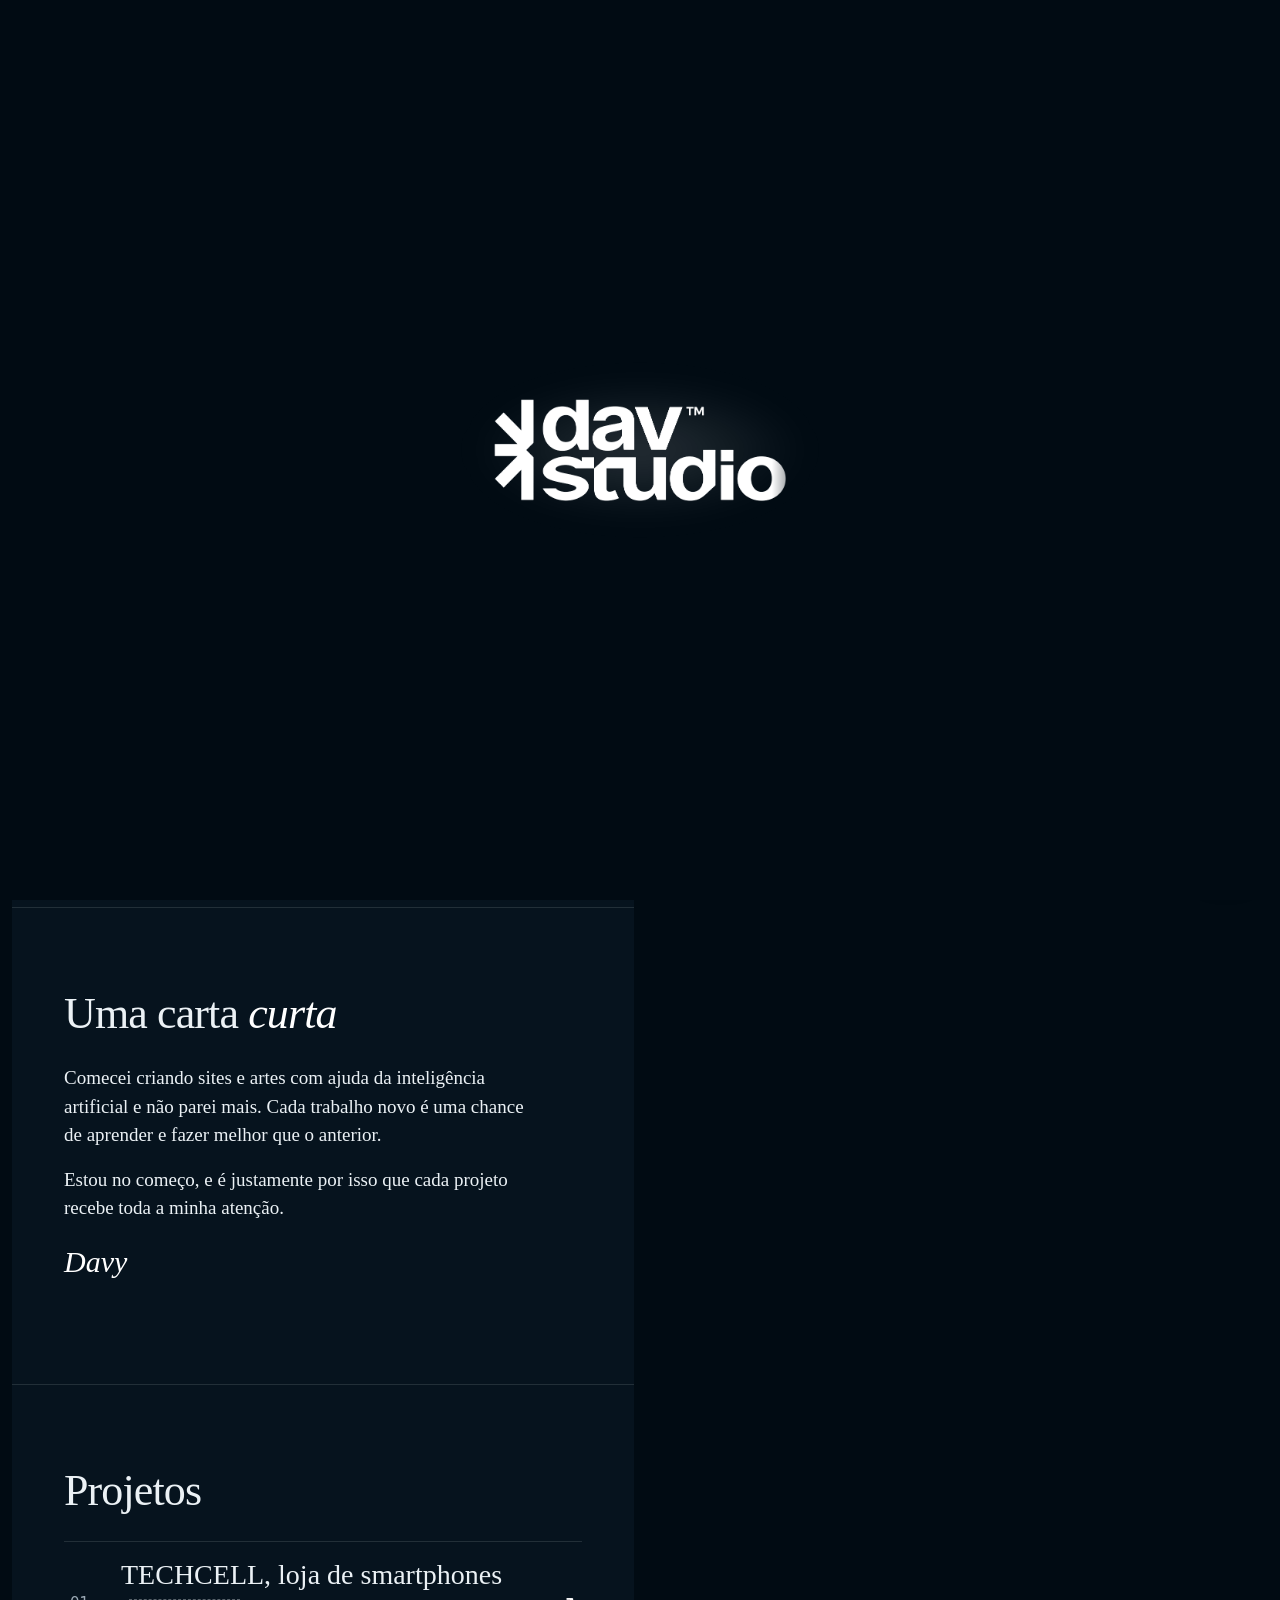
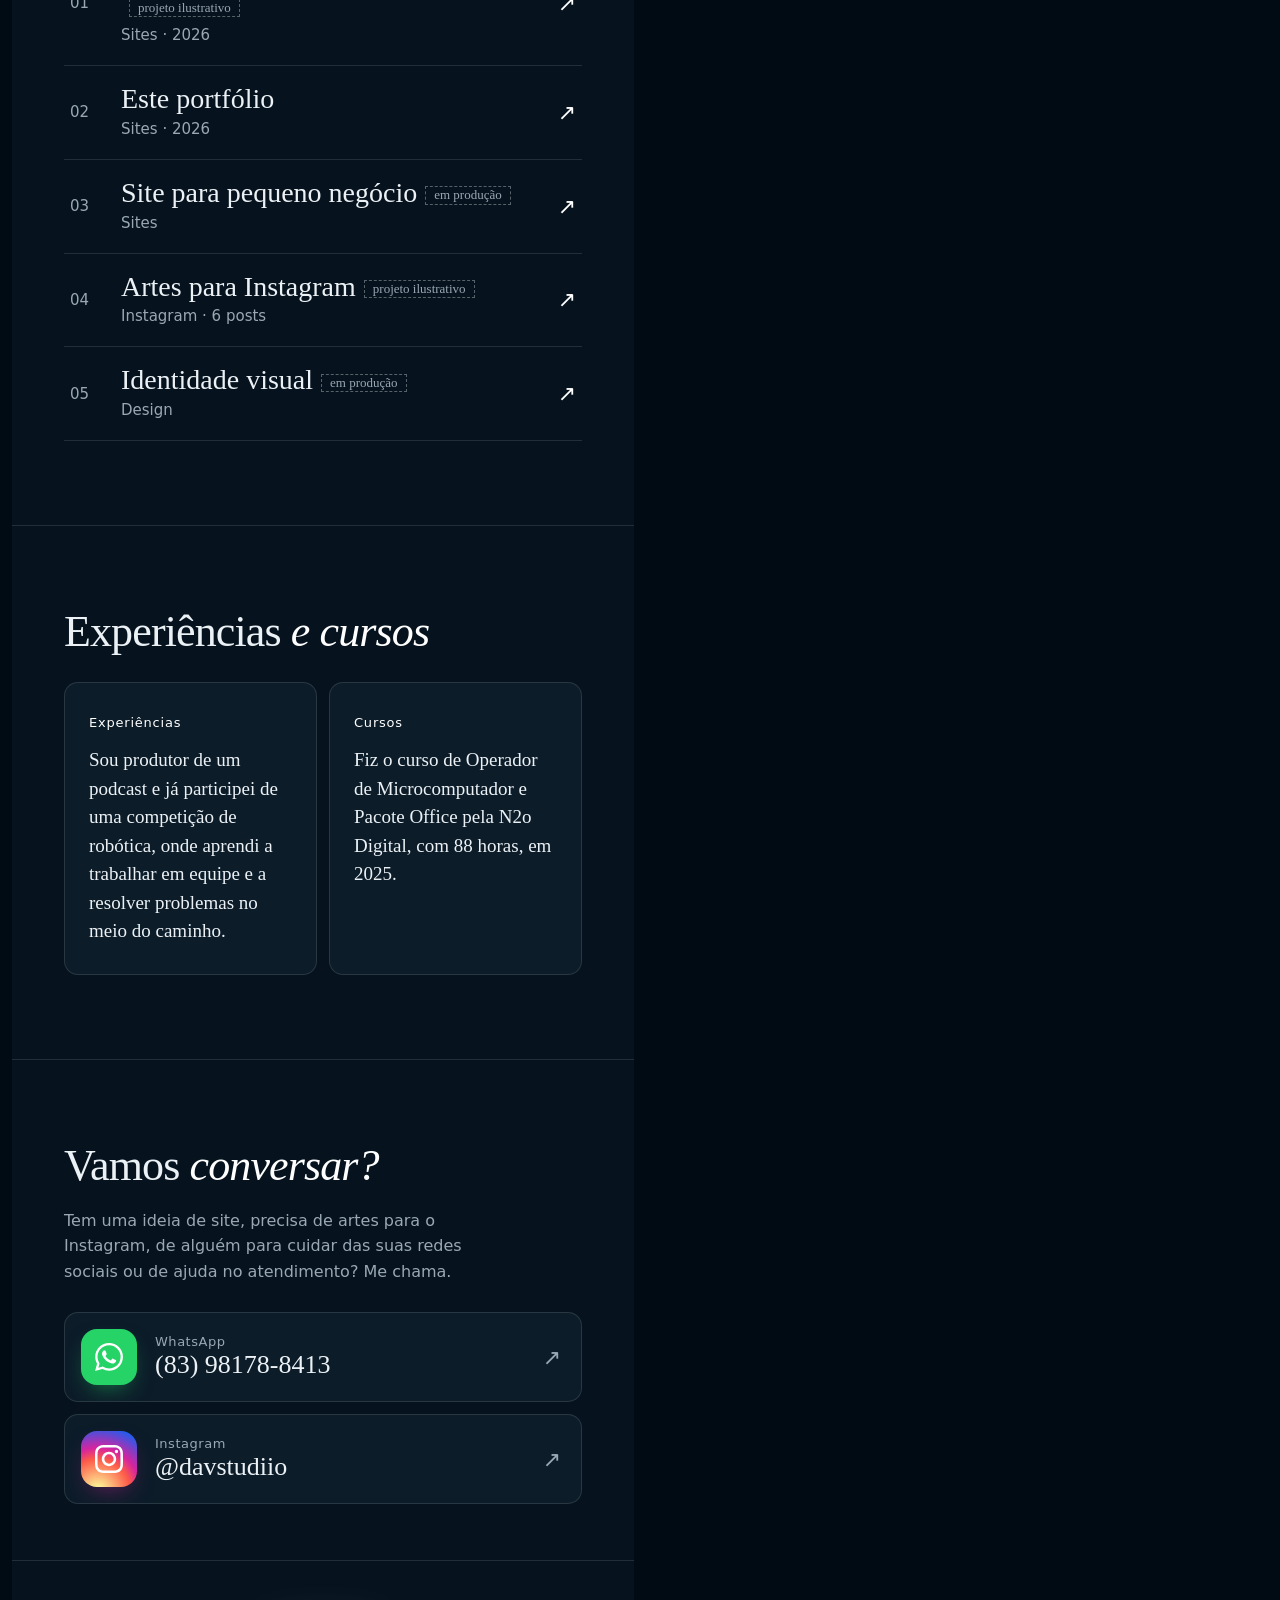
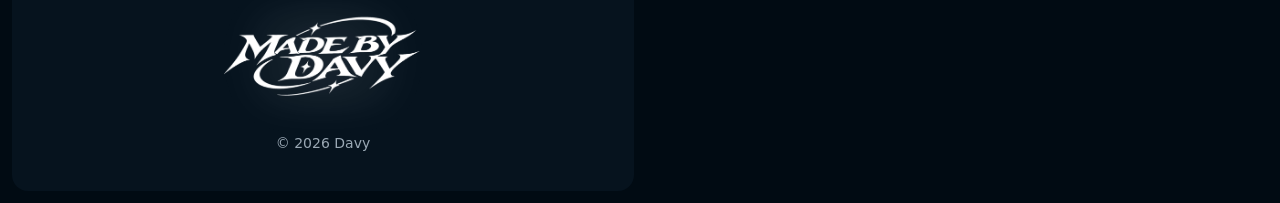
==== index.html @ 8af18007 "Projeto TECHCELL com prints e link para o site no ar Co-Authored-By: Claude Opus 5.5 <noreply@anthro" ====
<!DOCTYPE html>
<html lang="pt-BR"><head><meta charset="utf-8"><meta name="viewport" content="width=device-width,initial-scale=1,viewport-fit=cover">
<title>Davy · Sites e artes feitos com cuidado</title>
<meta name="description" content="Davy cria sites, artes para Instagram e identidades visuais com inteligência artificial, e administra redes sociais.">
<meta name="theme-color" content="#010b13">
<meta property="og:title" content="Davy · Sites e artes feitos com cuidado">
<meta property="og:description" content="Sites, artes para Instagram, identidades visuais e gestão de redes sociais.">
<meta property="og:image" content="assets/davy.jpg">
<link rel="icon" type="image/png" href="assets/favicon.png">
<link rel="apple-touch-icon" href="assets/apple-touch-icon.png">
<link href="https://api.fontshare.com/v2/css?f[]=zodiak@400,401,500,700&display=swap" rel="stylesheet">
<link href="https://api.fontshare.com/v2/css?f[]=general-sans@400,500,600&display=swap" rel="stylesheet">
<style>
:root{
  --fundo:#010b13;--cartao:#06131e;--cartao-2:#0c1c29;--linha:rgb(235 241 245/.12);
  --osso:#ebf1f5;--suave:#9aa8b4;--mech:#ebf1f5;--mech-luz:#ffffff;--tinta:#010b13;
  --titulo:Zodiak,Georgia,serif;--texto:'General Sans',system-ui,sans-serif;--saida:cubic-bezier(.16,1,.3,1);--mola:cubic-bezier(.34,1.4,.64,1)
}
*{box-sizing:border-box;margin:0}
html{scroll-behavior:smooth;-webkit-text-size-adjust:100%}
body{background:var(--fundo);color:var(--osso);font-family:var(--texto);font-size:16px;line-height:1.6;overflow-x:clip}
::selection{background:#fff;color:var(--tinta)}
a{color:inherit}
:focus-visible{outline:2px solid var(--mech-luz);outline-offset:4px}

.pagina{display:grid;grid-template-columns:1fr 1fr;gap:12px;padding:12px}
.cartao{background:var(--cartao);border-radius:16px;overflow:hidden;position:relative}

/* faixa = onda do podcast; reage à velocidade da rolagem */
.topo{display:flex;justify-content:space-between;align-items:center;gap:16px;padding:16px 22px 16px 28px;border-bottom:1px solid var(--linha);font-size:14px}
.topo__marca{display:block;line-height:0}.topo__marca img{height:34px;width:auto}
.faixa{display:flex;align-items:flex-end;height:60px;gap:4px;padding:0 22px;border-bottom:1px solid var(--linha)}
.faixa i{flex:1;height:100%;background:var(--mech);border-radius:2px 2px 0 0;transform-origin:bottom;transform:scaleY(var(--a,.2));transition:transform .18s linear}

/* ---------- tela de carregamento ---------- */
.carregando{position:fixed;inset:0;z-index:100;display:grid;place-items:center;background:var(--fundo);transition:clip-path 1s var(--saida)}
.carregando.saiu{clip-path:inset(0 0 100% 0)}
.carregando__marca{position:relative;width:min(300px,70vw);animation:flutua 3s ease-in-out infinite}
.carregando__marca img{display:block;width:100%;height:auto}
.carregando__fundo{opacity:.14}
.carregando__marca::before{content:"";position:absolute;inset:-10% -6%;border-radius:50%;background:radial-gradient(closest-side,rgb(255 255 255/.16),transparent);filter:blur(18px);opacity:calc(var(--p-num,0) * .01)}
.carregando__frente{position:absolute;inset:0;-webkit-mask-image:linear-gradient(90deg,#000 calc(var(--p,0%) - 6%),transparent calc(var(--p,0%) + 6%));mask-image:linear-gradient(90deg,#000 calc(var(--p,0%) - 6%),transparent calc(var(--p,0%) + 6%))}
/* a capa só começa a entrar depois do carregamento */
body.carregando-ativo .abre *{animation-play-state:paused!important}

/* ---------- abertura ---------- */
.abre{min-height:calc(100svh - 90px);display:flex;flex-direction:column;align-items:center;justify-content:center;text-align:center;padding:48px 40px}
.marca{font-family:var(--titulo);font-size:28px;font-weight:500;letter-spacing:.01em}
.abre h1{font-family:var(--titulo);font-weight:400;font-size:clamp(44px,4.2vw,64px);line-height:.98;letter-spacing:-.02em;margin:22px 0 20px}
.abre h1 .l{display:block;overflow:hidden;padding-bottom:.06em}
.abre h1 .l span{display:inline-block;transform:translateY(105%);animation:sobe 1.1s var(--saida) forwards}
.abre h1 .l:nth-child(2) span{animation-delay:.12s;font-style:italic;color:var(--mech-luz)}
.abre p{max-width:36ch;color:var(--suave);opacity:0;animation:aparece .9s var(--saida) .45s forwards}
.acoes{display:flex;flex-wrap:wrap;justify-content:center;gap:22px;margin-top:28px;opacity:0;animation:aparece .9s var(--saida) .6s forwards}
.links{display:flex;gap:22px;margin-top:38px;font-size:15px;opacity:0;animation:aparece .9s var(--saida) .75s forwards}
.links a{text-decoration:none;position:relative}
.links a::after{content:"";position:absolute;left:0;right:0;bottom:-3px;height:1px;background:currentColor;transform:scaleX(.3);transform-origin:left;transition:transform .35s var(--saida)}
.links a:hover::after{transform:scaleX(1)}
.marca{opacity:0;animation:aparece .9s var(--saida) .05s forwards}
@keyframes sobe{to{transform:none}}
@keyframes aparece{from{opacity:0;transform:translateY(14px)}to{opacity:1;transform:none}}

.botao{position:relative;overflow:hidden;display:inline-flex;align-items:center;gap:10px;padding:15px 26px;font:500 15px var(--texto);letter-spacing:.01em;text-decoration:none;border-radius:999px;cursor:pointer;border:0;
  transition:transform .14s,background .25s,color .25s,border-color .25s}
.botao:active{transform:scale(.96)}
.botao__txt{display:inline-block}
/* seta que escorrega: a seta sai pela direita e uma cópia entra pela esquerda */
.botao .seta{position:relative;display:inline-block;overflow:hidden;line-height:1;vertical-align:middle}
.botao .seta b{display:block;font-weight:inherit;transition:transform .45s var(--saida);text-shadow:-1.6em 0 0 currentColor}
.botao .seta b{transform:translateX(0)}
.botao:hover .seta b,.botao:focus-visible .seta b{transform:translateX(1.6em)}
.botao .seta--esq b{text-shadow:1.6em 0 0 currentColor}
.botao:hover .seta--esq b,.botao:focus-visible .seta--esq b{transform:translateX(-1.6em)}
.botao .seta--baixo b{text-shadow:0 -1.4em 0 currentColor}
.botao:hover .seta--baixo b,.botao:focus-visible .seta--baixo b{transform:translateY(1.4em)}
.botao::before{content:"";position:absolute;inset:0;border-radius:inherit;pointer-events:none;opacity:0;transition:opacity .35s;
  background:radial-gradient(90px 60px at var(--gx,50%) var(--gy,0%),rgba(255,255,255,.55),rgba(255,255,255,0) 70%);mix-blend-mode:soft-light}
.botao:hover::before{opacity:1}
.botao::after{content:"";position:absolute;inset:0;border-radius:inherit;pointer-events:none;
  box-shadow:inset 0 1px 1px rgba(255,255,255,.55),inset 0 -1px 2px rgba(1,11,19,.18),inset 0 0 0 1px rgba(255,255,255,.18)}
.onda-agua{position:absolute;width:12px;height:12px;margin:-6px 0 0 -6px;border-radius:50%;pointer-events:none;
  border:1.5px solid rgba(255,255,255,.7);box-shadow:0 0 0 1px rgba(1,11,19,.08);animation:ondaAgua .7s cubic-bezier(.16,1,.3,1) forwards}
@keyframes ondaAgua{to{transform:scale(18);opacity:0;border-width:.5px}}
.botao--cheio{color:var(--tinta);background:linear-gradient(180deg,rgba(255,255,255,.96),rgba(235,241,245,.78));
  -webkit-backdrop-filter:blur(12px) saturate(1.3);backdrop-filter:blur(12px) saturate(1.3);box-shadow:0 14px 30px -14px rgba(0,0,0,.65)}
.botao--cheio:hover{background:linear-gradient(180deg,#fff,rgba(235,241,245,.9))}
.botao--cheio .onda-agua{border-color:rgba(1,11,19,.35)}
.botao--linha{color:var(--osso);background:rgba(235,241,245,.06);border:0;
  -webkit-backdrop-filter:blur(12px) saturate(1.3) brightness(1.1);backdrop-filter:blur(12px) saturate(1.3) brightness(1.1);box-shadow:0 12px 28px -14px rgba(0,0,0,.7)}
.botao--linha::after{box-shadow:inset 0 1px 1px rgba(255,255,255,.3),inset 0 0 0 1px rgba(235,241,245,.2)}
.botao--linha:hover{background:rgba(235,241,245,.12)}

/* ---------- seções ---------- */
.secao{padding:84px 52px;border-top:1px solid var(--linha)}
.secao h2{font-family:var(--titulo);font-weight:400;font-size:44px;letter-spacing:-.02em;line-height:1;margin-bottom:28px}
.secao h2 em{font-style:italic;color:var(--mech-luz)}
.carta p{max-width:50ch;margin-bottom:16px;font-size:19px;font-family:var(--titulo);line-height:1.5}
.carta .palavra{opacity:.18;transition:opacity .5s ease}
.carta .palavra.acesa{opacity:1}
.carta .ass{font-family:var(--titulo);font-style:italic;font-size:30px;color:var(--mech-luz);margin-top:8px}

/* projetos: livro-razão com miniatura */
.livro{list-style:none;padding:0}
.livro li{border-top:1px solid var(--linha)}
.livro li:last-child{border-bottom:1px solid var(--linha)}
.livro button{all:unset;box-sizing:border-box;width:100%;display:grid;grid-template-columns:auto 1fr auto;gap:18px;align-items:center;padding:18px 6px;cursor:pointer;transition:padding .35s var(--saida),background .3s}
.livro button:hover,.livro button:focus-visible,.livro li.ativo button{background:var(--cartao-2);padding-left:16px;padding-right:16px}
.livro .nr{font-size:15px;color:var(--suave);font-variant-numeric:tabular-nums;width:2.2em}
.livro b{display:block;font-family:var(--titulo);font-weight:400;font-size:28px;line-height:1.1}
.livro small{display:block;color:var(--suave);font-size:15px;margin-top:2px}
.livro .seta{font-size:22px;color:var(--mech-luz);transition:transform .35s var(--saida)}
.livro button:hover .seta{transform:translate(4px,-4px)}
.selo{display:inline-block;margin-left:8px;padding:1px 8px;border:1px dashed rgb(235 241 245/.35);font-size:13px;color:var(--suave);vertical-align:middle}
.livro .previa-cel{display:none}

.menu-folha{columns:2;column-gap:40px}
.menu-folha p{break-inside:avoid;display:flex;gap:8px;padding:8px 0;border-bottom:1px dotted rgb(235 241 245/.2)}
.menu-folha p span{flex:1}.menu-folha p small{color:var(--mech-luz);font-size:15px}
.caixas{display:grid;grid-template-columns:1fr 1fr;gap:12px}
.caixa{position:relative;overflow:hidden;padding:26px 24px 28px;border:1px solid var(--linha);border-radius:14px;background:var(--cartao-2);transition:transform .4s var(--saida),border-color .3s}
.caixa:hover{transform:translateY(-4px);border-color:rgb(235 241 245/.4)}
.caixa__rotulo{display:inline-block;font-size:13px;letter-spacing:.06em;color:var(--mech-luz);margin-bottom:12px}
.caixa p{font-family:var(--titulo);font-size:19px;line-height:1.5}
.entra.visivel .caixa{animation:aparece .8s var(--saida) both}.entra.visivel .caixa+.caixa{animation-delay:.12s}
.resumo{font-family:var(--titulo);font-size:23px;line-height:1.5;max-width:44ch}
.contato{display:flex;flex-direction:column;padding-bottom:56px}
.vitrine{display:none;position:relative;height:240px;margin:-20px -52px 44px;overflow:hidden}
.slides{position:absolute;inset:0}
.slide{position:absolute;inset:0;display:grid;place-items:center;transform:translateX(102%);transition:transform 1s var(--saida)}
.slide.on{transform:none}.slide.foi{transform:translateX(-102%)}
.slide .nav,.slide .cel,.slide .marca-peca{transform:scale(.62)}
.slide .mock-site{transform:scale(.62)}.slide .dupla{transform:scale(.72)}.slide .dupla .cel{transform:none}.slide .mock-site .nav,.slide .mock-site .cel{transform:none}
.q-contato .slide .mock-site{transform:none;width:64%}.q-contato .slide .dupla{transform:none;width:72%}
.slide b.tit{position:absolute;left:52px;bottom:14px;font-family:var(--titulo);font-weight:400;font-size:18px;color:var(--osso)}
.pontos{position:absolute;right:52px;bottom:18px;display:flex;gap:6px}.pontos i{width:6px;height:6px;border-radius:50%;background:var(--linha)}.pontos i.on{background:var(--mech-luz)}
.q-contato .slide .nav,.q-contato .slide .cel,.q-contato .slide .marca-peca{transform:none}.q-contato .slide b.tit{left:24px;bottom:56px;font-size:24px}.q-contato .slide .nav{width:62%}.q-contato .pontos{right:24px;bottom:62px}
.contato-intro{color:var(--suave);max-width:44ch;margin:-8px 0 28px}
.redes{display:grid;gap:12px}
.rede{position:relative;overflow:hidden;display:flex;align-items:center;gap:18px;padding:16px 20px 16px 16px;border:1px solid var(--linha);border-radius:14px;background:var(--cartao-2);text-decoration:none;transition:border-color .3s,transform .35s var(--saida)}
.rede::before{content:"";position:absolute;inset:0;background:var(--marca);opacity:0;transition:opacity .4s var(--saida)}
.rede:hover{transform:translateY(-3px);border-color:transparent}.rede:hover::before{opacity:.14}
.rede:active{transform:scale(.985)}
.rede__logo{position:relative;flex:none;display:grid;place-items:center;width:56px;height:56px;border-radius:16px;background:var(--marca);box-shadow:0 10px 24px -10px var(--sombra);transition:transform .45s var(--mola)}
.rede:hover .rede__logo{transform:rotate(-8deg) scale(1.06)}
.rede__logo svg{width:28px;height:28px;fill:#fff}
.rede__txt{position:relative;font-family:var(--titulo);font-size:26px;line-height:1.15}
.rede__txt small{display:block;font-family:var(--texto);font-size:13px;letter-spacing:.04em;color:var(--suave)}
.rede__seta{position:relative;margin-left:auto;font-size:22px;color:var(--suave);transition:transform .35s var(--saida),color .3s}
.rede:hover .rede__seta{transform:translate(4px,-4px);color:var(--osso)}
.rede--zap{--marca:#25d366;--sombra:rgb(37 211 102/.6)}
.rede--insta{--marca:radial-gradient(circle at 30% 107%,#fdf497 0%,#fdf497 5%,#fd5949 45%,#d6249f 60%,#285aeb 90%);--sombra:rgb(214 36 159/.55)}
.rodape{display:flex;flex-direction:column;align-items:center;gap:10px;padding:32px 24px 36px;border-top:1px solid var(--linha);color:var(--suave);font-size:14px}
@keyframes flutua{0%,100%{transform:translateY(0)}50%{transform:translateY(-8px)}}
@keyframes brilho{0%,100%{filter:drop-shadow(0 2px 6px rgb(255 255 255/.35)) drop-shadow(0 6px 18px rgb(255 255 255/.15))}33%{filter:drop-shadow(0 2px 8px rgb(255 255 255/.45)) drop-shadow(0 8px 22px rgb(255 255 255/.2))}66%{filter:drop-shadow(0 2px 8px rgb(255 255 255/.3)) drop-shadow(0 8px 22px rgb(255 255 255/.12))}}
.davy-plate{position:relative;display:block;padding:18px 32px;border-radius:999px;transition:transform .35s var(--saida)}
.davy-plate::before{content:"";position:absolute;inset:8% 12%;border-radius:inherit;background:radial-gradient(55% 120% at 50% 50%,rgb(255 255 255/.12),rgb(255 255 255/.05) 55%,transparent 78%);filter:blur(16px);opacity:.7;transition:opacity .35s,transform .35s}
.davy-plate:hover{transform:translateY(-6px) scale(1.06)}.davy-plate:hover::before{opacity:1;transform:scale(1.18)}
.davy-plate-img{position:relative;display:block;width:220px;max-width:62vw;height:auto;animation:flutua 6s ease-in-out infinite,brilho 7s ease-in-out infinite}
.contato .num{font-family:var(--titulo);font-size:clamp(40px,4.6vw,64px);line-height:1;letter-spacing:-.02em;display:inline-block;margin:6px 0 18px;text-decoration:none;transition:color .25s}
.contato .num:hover{color:var(--mech-luz)}

.entra{opacity:0;transform:translateY(28px);transition:opacity .9s var(--saida),transform .9s var(--saida)}
.entra.visivel{opacity:1;transform:none}

/* ---------- palco à direita ---------- */
.palco{position:sticky;top:12px;height:calc(100svh - 24px);border-radius:16px;overflow:hidden;background:#010b13}
.palco .q{position:absolute;inset:0;display:grid;place-items:center;clip-path:inset(100% 0 0 0);transition:clip-path 1s var(--saida)}
.palco .q.on{clip-path:inset(0 0 0 0);z-index:2}
.palco .q.sai{clip-path:inset(0 0 100% 0);z-index:1}
.palco .q>*{transform:scale(1.08);transition:transform 1.4s var(--saida)}
.palco .q.on>*{transform:none}
.q-foto .img{position:absolute;inset:0;background:url(assets/davy.jpg) center 22%/cover}
.q-foto{animation:respira 12s ease-in-out infinite alternate}
@keyframes respira{to{background-position:center 30%}}
.q-carta{background:#ebf1f5}
.frase{font-family:var(--titulo);color:var(--tinta);text-align:center;font-size:clamp(40px,4vw,64px);line-height:1.05;letter-spacing:-.02em;padding:0 32px}
.frase span,.frase em{display:block}.frase em{font-style:italic}
.q-contato{background:#03101a}
.q-site{background:#0f2231}.q-proprio{background:#081723}.q-techcell{background:#050b18}.q-insta{background:#0a1a27}.q-pod{background:#010910}
.foto-livre{position:absolute;inset:0;background:url(assets/microfone.jpg) 38% center/cover}
.foto-livre::after{content:"";position:absolute;inset:0;background:linear-gradient(115deg,rgb(1 11 19/.55),transparent 60%),linear-gradient(0deg,rgb(1 11 19/.6),transparent 40%);mix-blend-mode:normal}
.q-pod .foto-livre{filter:grayscale(1) contrast(1.08)}.q-marca{background:var(--osso)}
.legenda{position:absolute;left:22px;bottom:20px;z-index:5;font-size:15px;color:#fff;text-shadow:0 1px 10px rgb(0 0 0/.6)}
.palco:has(.q-carta.on) .legenda,.palco:has(.q-marca.on) .legenda{color:var(--tinta);text-shadow:none}

/* peças desenhadas (representações honestas) */
.nav{width:66%;aspect-ratio:4/3;background:#ebf1f5;color:#010b13;border-radius:10px;overflow:hidden;box-shadow:0 40px 80px -24px #000}
.nav .barra{height:26px;background:#dfe6eb;display:flex;gap:6px;align-items:center;padding:0 10px}
.nav .barra i{width:9px;height:9px;border-radius:50%;background:#c3ccd3}
.nav .barra u{margin-left:10px;flex:1;height:12px;background:#ebf1f5;border-radius:6px;text-decoration:none}
.nav .corpo{padding:24px}.nav .corpo b{display:block;font-family:var(--titulo);font-size:30px;font-weight:400;line-height:1}
.nav .corpo span{display:block;height:8px;background:#dfe6eb;margin-top:10px;width:72%}
.nav .corpo em{display:inline-block;margin-top:16px;background:var(--tinta);color:#fff;font-style:normal;font-size:14px;padding:7px 12px}
.mock-site{position:relative;width:76%;display:grid;place-items:center}
.mock-site .nav--foto{width:100%;aspect-ratio:auto}
.nav--foto img{display:block;width:100%;height:auto}
.mock-site .cel--foto{position:absolute;right:-8%;bottom:-16%;width:24%;padding:5px;border-radius:18px;aspect-ratio:auto;height:auto}
.cel--foto img{display:block;width:100%;height:auto;border-radius:13px}
.nav--mini .corpo{display:grid;grid-template-columns:1fr 1fr;gap:8px;padding:10px;height:calc(100% - 26px)}
.nav--mini .corpo>div:first-child{background:#06131e;border-radius:6px;display:grid;place-items:center;color:#ebf1f5;font-size:18px;text-align:center;line-height:1.1}
.nav--mini .corpo>div:last-child{border-radius:6px;background:#1a3042}
.mini-botoes{display:grid;align-content:center;gap:8px;padding:14px}.mini-botoes span{height:10px;border-radius:5px;background:rgb(255 255 255/.35)}.mini-botoes span:first-child{width:70%;background:#fff}
.cel{width:220px;aspect-ratio:9/18.5;background:#0a0505;border-radius:30px;padding:10px;box-shadow:0 40px 80px -24px #000,inset 0 0 0 2px #1a3042}
.cel .tela{height:100%;border-radius:22px;background:#ebf1f5;overflow:hidden;color:#010b13;font-size:13px}
.cel .perfil{display:flex;gap:8px;align-items:center;padding:30px 12px 10px}.cel .perfil i{width:34px;height:34px;border-radius:50%;background:var(--tinta)}
.dupla{display:flex;align-items:center;justify-content:center;gap:6%;width:88%}
.dupla .cel{flex:0 0 36%;width:auto;padding:7px;border-radius:24px}
.dupla .cel .tela{border-radius:18px;background:#fff}
.dupla .original{flex:0 0 52%;box-shadow:0 34px 70px -28px #000;border-radius:4px;overflow:hidden}
.rot{position:relative;display:grid}.rot>*{grid-area:1/1;opacity:0;transition:opacity .7s ease}.rot>.on{opacity:1}
.rot--img img{display:block;width:100%;aspect-ratio:4/5;object-fit:cover}
.post-topo{display:flex;align-items:center;gap:6px;padding:26px 8px 7px;font-size:10px}.post-topo i{flex:none;width:20px;height:20px;border-radius:50%;background:conic-gradient(#fd5949,#d6249f,#285aeb,#fdf497,#fd5949);box-shadow:inset 0 0 0 2px #fff,inset 0 0 0 9px #0f2231}
.post-topo b{font:600 10px/1.2 var(--texto);letter-spacing:0;white-space:nowrap;overflow:hidden;text-overflow:ellipsis}.post-topo .rot{min-width:0}.post-topo u{margin-left:auto;text-decoration:none;color:#526878;letter-spacing:1px}
.post-acoes{display:flex;gap:9px;padding:8px 8px 6px}.post-acoes svg{width:15px;height:15px;fill:none;stroke:#010b13;stroke-width:1.9;stroke-linejoin:round}
.post-linhas{display:grid;gap:5px;padding:2px 8px}.post-linhas span{height:5px;width:46%;border-radius:3px;background:#d3dce2}.post-linhas span+span{width:78%}
.cel .g{display:grid;grid-template-columns:repeat(3,1fr);gap:2px}.cel .g img{display:block;width:100%;aspect-ratio:4/5;object-fit:cover}.cel .g i{aspect-ratio:1;background:#0f2231}.cel .g i:nth-child(2n){background:#d3dce2}.cel .g i:nth-child(3n){background:#526878}
.onda{display:flex;align-items:center;gap:5px;height:170px}.onda i{width:7px;background:var(--mech-luz);border-radius:4px;animation:pulsa 1.1s ease-in-out infinite}
@keyframes pulsa{0%,100%{transform:scaleY(.35)}50%{transform:scaleY(1)}}
.pod{display:grid;justify-items:center;gap:26px;color:var(--osso)}.pod b{font-family:var(--titulo);font-weight:400;font-size:28px}
.marca-peca{display:grid;justify-items:center;gap:14px;color:#010b13}
.marca-peca .sim{font-family:var(--titulo);width:120px;height:120px;border-radius:50%;background:var(--tinta);display:grid;place-items:center;color:#fff;font-size:64px;font-style:italic}
.marca-peca .cores{display:flex;gap:8px}.marca-peca .cores i{width:34px;height:34px;border-radius:4px}

/* ---------- painel de detalhes ---------- */
dialog{width:min(1100px,calc(100vw - 32px));height:min(720px,calc(100svh - 32px));max-width:none;max-height:none;padding:0;border:1px solid var(--linha);border-radius:16px;background:var(--cartao);color:var(--osso);overflow:hidden}
dialog::backdrop{background:rgb(1 8 14/.82)}
dialog[open]{animation:painel .6s var(--saida)}
dialog[open]::backdrop{animation:fundo .4s ease}
@keyframes painel{from{opacity:0;transform:translateY(30px) scale(.96)}}
@keyframes fundo{from{opacity:0}}
.det{display:grid;grid-template-columns:1.1fr 1fr;height:100%}
.det .vis{margin:12px;border-radius:12px;position:relative;overflow:hidden;display:grid;place-items:center}
.galeria{display:grid;grid-template-columns:repeat(3,1fr);gap:10px;width:100%;height:100%;padding:18px;align-content:center}
.galeria button{display:block;padding:0;border:0;background:none;overflow:hidden;border-radius:6px;cursor:zoom-in}
.galeria img{display:block;width:100%;aspect-ratio:4/5;object-fit:cover;transition:transform .5s var(--saida)}
.galeria button:hover img{transform:scale(1.04)}
/* slide das artes */
#artes{width:100vw;height:100svh;border:0;border-radius:0;background:rgb(1 11 19/.97)}
#artes[open]{animation:fundo .35s ease}
.artes{display:grid;grid-template-rows:auto 1fr auto;height:100%;padding:18px 24px 22px}
.artes__topo{display:flex;align-items:center;gap:14px;min-height:44px;padding-right:56px}
.artes__aviso{display:inline-flex;align-items:center;gap:8px;padding:7px 14px;border-radius:999px;background:rgba(235,241,245,.08);box-shadow:inset 0 0 0 1px rgba(235,241,245,.16);font-size:13px;color:var(--osso)}
.artes__aviso::before{content:"";width:6px;height:6px;border-radius:50%;background:var(--osso)}
.artes__conta{margin-left:auto;font-size:14px;color:var(--suave);font-variant-numeric:tabular-nums}
.artes__palco{position:relative;display:grid;place-items:center;min-height:0;touch-action:pan-y}
.artes__palco img{position:absolute;inset:0;margin:auto;max-width:100%;max-height:100%;width:auto;height:auto;border-radius:6px;box-shadow:0 30px 70px -30px #000;user-select:none;-webkit-user-drag:none}
.artes__seta{position:absolute;top:50%;translate:0 -50%;z-index:2;width:52px;height:52px;border-radius:50%;border:0;color:var(--osso);font-size:20px;cursor:pointer;background:rgba(235,241,245,.1);-webkit-backdrop-filter:blur(12px) saturate(1.3);backdrop-filter:blur(12px) saturate(1.3);box-shadow:inset 0 1px 1px rgba(255,255,255,.35),inset 0 0 0 1px rgba(235,241,245,.22),0 10px 24px -10px rgba(0,0,0,.7);transition:background .25s,transform .2s}
.artes__seta:hover{background:rgba(235,241,245,.18)}.artes__seta:active{transform:scale(.94)}
.artes__seta--esq{left:0}.artes__seta--dir{right:0}
.artes__rodape{display:flex;flex-direction:column;align-items:center;gap:12px;padding-top:16px}
.artes__nome{font-family:var(--titulo);font-size:22px}
.artes__pontos{display:flex;gap:8px}
.artes__pontos button{width:8px;height:8px;padding:0;border:0;border-radius:99px;background:rgba(235,241,245,.3);cursor:pointer;transition:width .35s var(--saida),background .25s}
.artes__pontos button[aria-current="true"]{width:24px;background:var(--osso)}
.det .txt{padding:52px 44px 28px 32px;display:flex;flex-direction:column;overflow:auto}
.det .txt>*{animation:aparece .7s var(--saida) both}.det .txt>:nth-child(2){animation-delay:.05s}.det .txt>:nth-child(3){animation-delay:.1s}.det .txt>:nth-child(4){animation-delay:.15s}
.det .meta{color:var(--mech-luz);font-size:15px}
.det h3{font-family:var(--titulo);font-weight:400;font-size:clamp(34px,3.6vw,50px);line-height:1.02;letter-spacing:-.02em;margin:8px 0 18px}
.det .desc{color:var(--suave);font-size:18px;max-width:46ch}
.ficha{display:grid;grid-template-columns:repeat(3,1fr);margin:26px 0;border-top:1px solid var(--linha);border-bottom:1px solid var(--linha)}
.ficha div{padding:14px 12px 14px 0}.ficha div+div{padding-left:12px;border-left:1px solid var(--linha)}
.ficha dt{font-size:13px;letter-spacing:.02em;color:var(--suave)}.ficha dd{margin:2px 0 0;font-size:18px}
.acoes-det{display:flex;flex-wrap:wrap;gap:10px}
.det .nav-det{display:flex;justify-content:space-between;align-items:center;margin-top:auto;padding-top:20px;font-size:15px;color:var(--suave)}
.fechar{position:absolute;top:16px;right:16px;z-index:5;width:44px;height:44px;border-radius:50%;border:0;color:var(--osso);background:rgba(235,241,245,.1);-webkit-backdrop-filter:blur(12px) saturate(1.3);backdrop-filter:blur(12px) saturate(1.3);box-shadow:inset 0 1px 1px rgba(255,255,255,.35),inset 0 0 0 1px rgba(235,241,245,.22),0 10px 24px -10px rgba(0,0,0,.7);font-size:20px;cursor:pointer;transition:transform .3s var(--saida)}
.fechar:hover{transform:rotate(90deg)}
.flutua{position:fixed;right:28px;bottom:max(28px,env(safe-area-inset-bottom));z-index:40;display:flex;flex-direction:column;gap:10px;opacity:0;transform:translateY(16px);transition:opacity .6s var(--saida),transform .6s var(--saida)}
.flutua.mostrar{opacity:1;transform:none}
.flutua__item{position:relative;display:grid;place-items:center;width:52px;height:52px;border-radius:50%;background:var(--marca);box-shadow:0 12px 28px -10px rgb(0 0 0/.75);transition:transform .4s var(--mola)}
.flutua__item::after{content:"";position:absolute;inset:0;border-radius:50%;pointer-events:none;background:radial-gradient(70% 55% at 35% 20%,rgba(255,255,255,.45),rgba(255,255,255,0) 60%);box-shadow:inset 0 1px 1px rgba(255,255,255,.6),inset 0 0 0 1px rgba(255,255,255,.25)}
.flutua__item svg{position:relative;z-index:1;width:26px;height:26px;fill:#fff}
.flutua__item:hover{transform:scale(1.1) rotate(-6deg)}
.flutua__item:active{transform:scale(.95)}
.flutua__item span{position:absolute;right:calc(100% + 10px);top:50%;padding:6px 10px;border-radius:8px;background:var(--osso);color:#010b13;font-size:13px;font-weight:500;white-space:nowrap;opacity:0;transform:translate(6px,-50%);pointer-events:none;transition:opacity .25s,transform .25s var(--saida)}
.flutua__item:hover span,.flutua__item:focus-visible span{opacity:1;transform:translate(0,-50%)}
.flutua__item--zap{--marca:#25d366}
.flutua__item--insta{--marca:radial-gradient(circle at 30% 107%,#fdf497 0%,#fdf497 5%,#fd5949 45%,#d6249f 60%,#285aeb 90%)}

/* ---------- celular ---------- */
@media (max-width:760px){
  .vitrine{display:block;margin:-10px -22px 32px;height:220px}.slide b.tit{left:22px}.pontos{right:22px}.contato{min-height:auto}
  .caixas{grid-template-columns:1fr}.caixa{padding:22px 20px 24px}.caixa p{font-size:18px}.topo{padding:14px 14px 14px 18px}.topo__marca img{height:28px}
.resumo{font-size:20px}.rede__txt{font-size:21px}.rede__logo{width:48px;height:48px;border-radius:14px}
  .pagina{grid-template-columns:1fr;gap:0;padding:10px 10px 24px}
  .palco{position:relative;top:0;height:52svh;order:-1;border-radius:16px}
  .cartao{margin-top:-28px;border-radius:18px;z-index:3}
.faixa{height:44px;padding:0 16px}
  .abre{min-height:auto;padding:36px 22px 44px}
  .abre h1{font-size:11vw}
  .acoes{flex-direction:column;align-self:stretch}.acoes .botao{justify-content:center}
  .secao{padding:56px 22px}.secao h2{font-size:36px}
  .carta p{font-size:18px}
  .menu-folha{columns:1}
  .livro button{grid-template-columns:auto 1fr auto;padding:16px 4px}
  .livro b{font-size:22px}
  .livro .previa-cel{display:grid;place-items:center;height:0;overflow:hidden;border-radius:12px;transition:height .5s var(--saida),margin .5s var(--saida)}
  .livro li.ativo .previa-cel{height:240px;margin:0 0 16px}
  .livro .previa-cel .nav{width:80%}.livro .previa-cel .cel{width:110px}.livro .previa-cel .mock-site{width:74%}.livro .previa-cel .mock-site .nav{width:100%}.livro .previa-cel .mock-site .cel{width:26%}.livro .previa-cel .cel .perfil b{display:none}.livro .previa-cel .dupla{width:62%}.livro .previa-cel .dupla .cel{width:auto;padding:4px;border-radius:14px}.livro .previa-cel .dupla .cel .tela{border-radius:11px}.livro .previa-cel .post-topo{padding:12px 5px 4px;gap:4px}.livro .previa-cel .post-topo b{font-size:6px}.livro .previa-cel .post-topo u{font-size:6px}.livro .previa-cel .post-acoes{gap:5px;padding:4px 5px}.livro .previa-cel .post-linhas{gap:3px;padding:1px 5px}.livro .previa-cel .post-linhas span{height:3px}.livro .previa-cel .post-topo i{width:11px;height:11px}.livro .previa-cel .post-acoes svg{width:9px;height:9px}
  .det{grid-template-columns:1fr;grid-template-rows:38svh 1fr}
  .det .txt{padding:22px 20px 18px}
  dialog{width:100vw;height:100svh;border-radius:0;border:0}
  .ficha dd{font-size:16px}
  .artes{padding:14px 12px 18px}.artes__topo{flex-wrap:wrap;gap:8px;padding-right:52px}.artes__aviso{font-size:12px}
  .artes__seta{display:none}.artes__nome{font-size:19px}
  .flutua{right:16px;bottom:max(16px,env(safe-area-inset-bottom));gap:8px}
  .flutua__item{width:48px;height:48px}.flutua__item span{display:none}
}
@media (prefers-reduced-motion:reduce){.carregando{display:none}*,*::before,*::after{animation:none!important;transition:none!important}.entra{opacity:1;transform:none}.abre h1 .l span{transform:none}.abre p,.acoes,.links,.marca{opacity:1}.palco .q{clip-path:none;opacity:0}.palco .q.on{opacity:1}}
</style></head><body>
<div class="carregando" id="carregando" aria-hidden="true">
  <div class="carregando__marca"><img src="assets/logo-davstudio.png" alt="" class="carregando__fundo"><img src="assets/logo-davstudio.png" alt="" class="carregando__frente" id="barra"></div>
</div>
<div class="pagina">
  <main class="cartao">
    <header class="topo"><a class="topo__marca" href="#" aria-label="dav studio, início"><img src="assets/logo-davstudio.png" alt="dav studio" width="777" height="284"></a><nav class="menu-agua" aria-label="Seções"><a class="nimbus-item" href="#sobre" data-fx="wave"><span class="nv-ico"><svg viewBox="0 0 24 24" fill="none" stroke="currentColor" stroke-width="1.8" stroke-linecap="round" stroke-linejoin="round" aria-hidden="true"><circle cx="12" cy="8.5" r="3.8"/><path d="M4.8 20c1.2-3.4 4-5 7.2-5s6 1.6 7.2 5"/></svg></span><span class="nimbus-label">Sobre</span></a><a class="nimbus-item" href="#projetos" data-fx="spin"><span class="nv-ico"><svg viewBox="0 0 24 24" fill="none" stroke="currentColor" stroke-width="1.8" stroke-linecap="round" stroke-linejoin="round" aria-hidden="true"><circle cx="12" cy="12" r="8.5"/><path d="M3.5 12h17M12 3.5c2.6 2.4 2.6 14.6 0 17M12 3.5c-2.6 2.4-2.6 14.6 0 17"/></svg></span><span class="nimbus-label">Projetos</span></a><a class="nimbus-item" href="#experiencias" data-fx="drop"><span class="nv-ico"><svg viewBox="0 0 24 24" fill="none" stroke="currentColor" stroke-width="1.8" stroke-linecap="round" stroke-linejoin="round" aria-hidden="true"><path d="M12 3.5s6 6.4 6 10.6a6 6 0 0 1-12 0C6 9.9 12 3.5 12 3.5Z"/></svg></span><span class="nimbus-label">Experiências</span></a><a class="nimbus-item" href="#contato" data-fx="plane"><span class="nv-ico"><svg viewBox="0 0 24 24" fill="none" stroke="currentColor" stroke-width="1.8" stroke-linecap="round" stroke-linejoin="round" aria-hidden="true"><path d="M21 12.2 3.6 5.4l2.7 6.8-2.7 6.4L21 12.2Zm-14.7 0H13"/></svg></span><span class="nimbus-label">Contato</span></a></nav></header>
    <section class="abre" data-quadro="foto">
      <h1><span class="l"><span>Sites e artes</span></span><span class="l"><span>feitos com cuidado.</span></span></h1>
      <p>Crio sites, posts para Instagram e identidades visuais usando a inteligência artificial como ferramenta, e administro redes sociais.</p>
      <div class="acoes"><a class="botao botao--cheio" href="https://wa.me/5583981788413?text=Ol%C3%A1%20Davy!%20Vi%20seu%20portf%C3%B3lio%20e%20quero%20conversar." target="_blank" rel="noopener">Chamar no WhatsApp <span class="seta">→</span></a><a class="botao botao--linha" href="#projetos">Ver projetos <span class="seta seta--baixo">↓</span></a></div>
    </section>

    <section class="secao carta entra" id="sobre" data-quadro="carta">
      <h2>Uma carta <em>curta</em></h2>
      <p class="acende">Comecei criando sites e artes com ajuda da inteligência artificial e não parei mais. Cada trabalho novo é uma chance de aprender e fazer melhor que o anterior.</p>
      <p class="acende">Estou no começo, e é justamente por isso que cada projeto recebe toda a minha atenção.</p>
      <p class="ass">Davy</p>
    </section>

    <section class="secao entra" id="projetos" data-quadro="proprio">
      <h2>Projetos</h2>
      <ul class="livro" id="livro"></ul>
    </section>

    <section class="secao entra" id="experiencias" data-quadro="pod">
      <h2>Experiências <em>e cursos</em></h2>
      <div class="caixas">
        <article class="caixa">
          <span class="caixa__rotulo">Experiências</span>
          <p>Sou produtor de um podcast e já participei de uma competição de robótica, onde aprendi a trabalhar em equipe e a resolver problemas no meio do caminho.</p>
        </article>
        <article class="caixa">
          <span class="caixa__rotulo">Cursos</span>
          <p>Fiz o curso de Operador de Microcomputador e Pacote Office pela N2o Digital, com 88 horas, em 2025.</p>
        </article>
      </div>
    </section>

    <section class="secao contato entra" id="contato" data-quadro="contato">
      <div class="vitrine" id="vitrine" aria-label="Alguns projetos"></div>
      <h2>Vamos <em>conversar?</em></h2>
      <p class="contato-intro">Tem uma ideia de site, precisa de artes para o Instagram, de alguém para cuidar das suas redes sociais ou de ajuda no atendimento? Me chama.</p>
      <div class="redes">
        <a class="rede rede--zap" href="https://wa.me/5583981788413?text=Ol%C3%A1%20Davy!%20Vi%20seu%20portf%C3%B3lio%20e%20quero%20conversar." target="_blank" rel="noopener">
          <span class="rede__logo"><svg viewBox="0 0 24 24" aria-hidden="true"><path d="M17.472 14.382c-.297-.149-1.758-.867-2.03-.967-.273-.099-.471-.148-.67.15-.197.297-.767.966-.94 1.164-.173.199-.347.223-.644.075-.297-.15-1.255-.463-2.39-1.475-.883-.788-1.48-1.761-1.653-2.059-.173-.297-.018-.458.13-.606.134-.133.298-.347.446-.52.149-.174.198-.298.298-.497.099-.198.05-.371-.025-.52-.075-.149-.669-1.612-.916-2.207-.242-.579-.487-.5-.669-.51-.173-.008-.371-.01-.57-.01-.198 0-.52.074-.792.372-.272.297-1.04 1.016-1.04 2.479 0 1.462 1.065 2.875 1.213 3.074.149.198 2.096 3.2 5.077 4.487.709.306 1.262.489 1.694.625.712.227 1.36.195 1.871.118.571-.085 1.758-.719 2.006-1.413.248-.694.248-1.289.173-1.413-.074-.124-.272-.198-.57-.347m-5.421 7.403h-.004a9.87 9.87 0 01-5.031-1.378l-.361-.214-3.741.982.998-3.648-.235-.374a9.86 9.86 0 01-1.51-5.26c.001-5.45 4.436-9.884 9.888-9.884 2.64 0 5.122 1.03 6.988 2.898a9.825 9.825 0 012.893 6.994c-.003 5.45-4.437 9.884-9.885 9.884m8.413-18.297A11.815 11.815 0 0012.05 0C5.495 0 .16 5.335.157 11.892c0 2.096.547 4.142 1.588 5.945L.057 24l6.305-1.654a11.882 11.882 0 005.683 1.448h.005c6.554 0 11.89-5.335 11.893-11.893a11.821 11.821 0 00-3.48-8.413Z"/></svg></span>
          <span class="rede__txt"><small>WhatsApp</small>(83) 98178-8413</span><span class="rede__seta">↗</span>
        </a>
        <a class="rede rede--insta" href="https://www.instagram.com/davstudiio/" target="_blank" rel="noopener">
          <span class="rede__logo"><svg viewBox="0 0 24 24" aria-hidden="true"><path d="M7.0301.084c-1.2768.0602-2.1487.264-2.911.5634-.7888.3075-1.4575.72-2.1228 1.3877-.6652.6677-1.075 1.3368-1.3802 2.127-.2954.7638-.4956 1.6365-.552 2.914-.0564 1.2775-.0689 1.6882-.0626 4.947.0062 3.2586.0206 3.6671.0825 4.9473.061 1.2765.264 2.1482.5635 2.9107.308.7889.72 1.4573 1.388 2.1228.6679.6655 1.3365 1.0743 2.1285 1.38.7632.295 1.6361.4961 2.9134.552 1.2773.056 1.6884.069 4.9462.0627 3.2578-.0062 3.668-.0207 4.9478-.0814 1.28-.0607 2.147-.2652 2.9098-.5633.7889-.3086 1.4578-.72 2.1228-1.3881.665-.6682 1.0745-1.3378 1.3795-2.1284.2957-.7632.4966-1.636.552-2.9124.056-1.2809.0692-1.6898.063-4.948-.0063-3.2583-.021-3.6668-.0817-4.9465-.0607-1.2797-.264-2.1487-.5633-2.9117-.3084-.7889-.72-1.4568-1.3876-2.1228C21.2982 1.33 20.628.9208 19.8378.6165 19.074.321 18.2017.1197 16.9244.0645 15.6471.0093 15.236-.005 11.977.0014 8.718.0076 8.31.0215 7.0301.0839m.1402 21.6932c-1.17-.0509-1.8053-.2453-2.2287-.408-.5606-.216-.96-.4771-1.3819-.895-.422-.4178-.6811-.8186-.9-1.378-.1644-.4234-.3624-1.058-.4171-2.228-.0595-1.2645-.072-1.6442-.079-4.848-.007-3.2037.0053-3.583.0607-4.848.05-1.169.2456-1.805.408-2.2282.216-.5613.4762-.96.895-1.3816.4188-.4217.8184-.6814 1.3783-.9003.423-.1651 1.0575-.3614 2.227-.4171 1.2655-.06 1.6447-.072 4.848-.079 3.2033-.007 3.5835.005 4.8495.0608 1.169.0508 1.8053.2445 2.228.408.5608.216.96.4754 1.3816.895.4217.4194.6816.8176.9005 1.3787.1653.4217.3617 1.056.4169 2.2263.0602 1.2655.0739 1.645.0796 4.848.0058 3.203-.0055 3.5834-.061 4.848-.051 1.17-.245 1.8055-.408 2.2294-.216.5604-.4763.96-.8954 1.3814-.419.4215-.8181.6811-1.3783.9-.4224.1649-1.0577.3617-2.2262.4174-1.2656.0595-1.6448.072-4.8493.079-3.2045.007-3.5825-.006-4.848-.0608M16.953 5.5864A1.44 1.44 0 1 0 18.39 4.144a1.44 1.44 0 0 0-1.437 1.4424M5.8385 12.012c.0067 3.4032 2.7706 6.1557 6.173 6.1493 3.4026-.0065 6.157-2.7701 6.1506-6.1733-.0065-3.4032-2.771-6.1565-6.174-6.1498-3.403.0067-6.156 2.771-6.1496 6.1738M8 12.0077a4 4 0 1 1 4.008 3.9921A3.9996 3.9996 0 0 1 8 12.0077"/></svg></span>
          <span class="rede__txt"><small>Instagram</small>@davstudiio</span><span class="rede__seta">↗</span>
        </a>
      </div>
    </section>

    <footer class="rodape">
      <a href="https://www.instagram.com/davstudiio/" target="_blank" rel="noopener noreferrer" class="davy-plate" aria-label="Made by Davy, abre o Instagram @davstudiio">
        <img src="assets/made-by-davy.png" alt="Made by Davy" width="1928" height="815" loading="lazy" class="davy-plate-img">
      </a>
      <p>© 2026 Davy</p>
    </footer>
  </main>

  <aside class="palco" aria-hidden="true" id="palco">
    <span class="legenda" id="legenda">Davy, 2026</span>
  </aside>
</div>

<nav class="flutua" id="flutua" aria-label="Contato">
  <a class="flutua__item flutua__item--zap" href="https://wa.me/5583981788413?text=Ol%C3%A1%20Davy!%20Vi%20seu%20portf%C3%B3lio%20e%20quero%20conversar." target="_blank" rel="noopener" aria-label="Chamar no WhatsApp"><svg viewBox="0 0 24 24" aria-hidden="true"><path d="M17.472 14.382c-.297-.149-1.758-.867-2.03-.967-.273-.099-.471-.148-.67.15-.197.297-.767.966-.94 1.164-.173.199-.347.223-.644.075-.297-.15-1.255-.463-2.39-1.475-.883-.788-1.48-1.761-1.653-2.059-.173-.297-.018-.458.13-.606.134-.133.298-.347.446-.52.149-.174.198-.298.298-.497.099-.198.05-.371-.025-.52-.075-.149-.669-1.612-.916-2.207-.242-.579-.487-.5-.669-.51-.173-.008-.371-.01-.57-.01-.198 0-.52.074-.792.372-.272.297-1.04 1.016-1.04 2.479 0 1.462 1.065 2.875 1.213 3.074.149.198 2.096 3.2 5.077 4.487.709.306 1.262.489 1.694.625.712.227 1.36.195 1.871.118.571-.085 1.758-.719 2.006-1.413.248-.694.248-1.289.173-1.413-.074-.124-.272-.198-.57-.347m-5.421 7.403h-.004a9.87 9.87 0 01-5.031-1.378l-.361-.214-3.741.982.998-3.648-.235-.374a9.86 9.86 0 01-1.51-5.26c.001-5.45 4.436-9.884 9.888-9.884 2.64 0 5.122 1.03 6.988 2.898a9.825 9.825 0 012.893 6.994c-.003 5.45-4.437 9.884-9.885 9.884m8.413-18.297A11.815 11.815 0 0012.05 0C5.495 0 .16 5.335.157 11.892c0 2.096.547 4.142 1.588 5.945L.057 24l6.305-1.654a11.882 11.882 0 005.683 1.448h.005c6.554 0 11.89-5.335 11.893-11.893a11.821 11.821 0 00-3.48-8.413Z"/></svg><span>WhatsApp</span></a>
  <a class="flutua__item flutua__item--insta" href="https://www.instagram.com/davstudiio/" target="_blank" rel="noopener" aria-label="Abrir o Instagram @davstudiio"><svg viewBox="0 0 24 24" aria-hidden="true"><path d="M7.0301.084c-1.2768.0602-2.1487.264-2.911.5634-.7888.3075-1.4575.72-2.1228 1.3877-.6652.6677-1.075 1.3368-1.3802 2.127-.2954.7638-.4956 1.6365-.552 2.914-.0564 1.2775-.0689 1.6882-.0626 4.947.0062 3.2586.0206 3.6671.0825 4.9473.061 1.2765.264 2.1482.5635 2.9107.308.7889.72 1.4573 1.388 2.1228.6679.6655 1.3365 1.0743 2.1285 1.38.7632.295 1.6361.4961 2.9134.552 1.2773.056 1.6884.069 4.9462.0627 3.2578-.0062 3.668-.0207 4.9478-.0814 1.28-.0607 2.147-.2652 2.9098-.5633.7889-.3086 1.4578-.72 2.1228-1.3881.665-.6682 1.0745-1.3378 1.3795-2.1284.2957-.7632.4966-1.636.552-2.9124.056-1.2809.0692-1.6898.063-4.948-.0063-3.2583-.021-3.6668-.0817-4.9465-.0607-1.2797-.264-2.1487-.5633-2.9117-.3084-.7889-.72-1.4568-1.3876-2.1228C21.2982 1.33 20.628.9208 19.8378.6165 19.074.321 18.2017.1197 16.9244.0645 15.6471.0093 15.236-.005 11.977.0014 8.718.0076 8.31.0215 7.0301.0839m.1402 21.6932c-1.17-.0509-1.8053-.2453-2.2287-.408-.5606-.216-.96-.4771-1.3819-.895-.422-.4178-.6811-.8186-.9-1.378-.1644-.4234-.3624-1.058-.4171-2.228-.0595-1.2645-.072-1.6442-.079-4.848-.007-3.2037.0053-3.583.0607-4.848.05-1.169.2456-1.805.408-2.2282.216-.5613.4762-.96.895-1.3816.4188-.4217.8184-.6814 1.3783-.9003.423-.1651 1.0575-.3614 2.227-.4171 1.2655-.06 1.6447-.072 4.848-.079 3.2033-.007 3.5835.005 4.8495.0608 1.169.0508 1.8053.2445 2.228.408.5608.216.96.4754 1.3816.895.4217.4194.6816.8176.9005 1.3787.1653.4217.3617 1.056.4169 2.2263.0602 1.2655.0739 1.645.0796 4.848.0058 3.203-.0055 3.5834-.061 4.848-.051 1.17-.245 1.8055-.408 2.2294-.216.5604-.4763.96-.8954 1.3814-.419.4215-.8181.6811-1.3783.9-.4224.1649-1.0577.3617-2.2262.4174-1.2656.0595-1.6448.072-4.8493.079-3.2045.007-3.5825-.006-4.848-.0608M16.953 5.5864A1.44 1.44 0 1 0 18.39 4.144a1.44 1.44 0 0 0-1.437 1.4424M5.8385 12.012c.0067 3.4032 2.7706 6.1557 6.173 6.1493 3.4026-.0065 6.157-2.7701 6.1506-6.1733-.0065-3.4032-2.771-6.1565-6.174-6.1498-3.403.0067-6.156 2.771-6.1496 6.1738M8 12.0077a4 4 0 1 1 4.008 3.9921A3.9996 3.9996 0 0 1 8 12.0077"/></svg><span>Instagram</span></a>
</nav>

<dialog id="painel" aria-labelledby="det-t">
  <button class="fechar" id="fechar" aria-label="Fechar">✕</button>
  <div class="det"><div class="vis" id="det-vis"></div>
    <div class="txt" id="det-txt"></div></div>
</dialog>
<dialog id="artes" aria-label="Artes para Instagram">
  <button class="fechar" id="artes-fechar" aria-label="Fechar">✕</button>
  <div class="artes">
    <div class="artes__topo"><span class="artes__aviso">Apenas ilustrativos · marcas fictícias</span><span class="artes__conta" id="artes-conta"></span></div>
    <div class="artes__palco" id="artes-palco">
      <button class="artes__seta artes__seta--esq" data-a="-1" aria-label="Arte anterior">←</button>
      <img id="artes-img" src="assets/projetos/instagram/01-vertice.jpg" alt="Post para VÉRTICE, tecnologia" loading="lazy">
      <button class="artes__seta artes__seta--dir" data-a="1" aria-label="Próxima arte">→</button>
    </div>
    <div class="artes__rodape"><span class="artes__nome" id="artes-nome"></span><div class="artes__pontos" id="artes-pontos"></div></div>
  </div>
</dialog>

<script src="assets/waterline.js"></script>
<script>
/* ---------- tela de carregamento ---------- */
(() => {
  const tela = document.getElementById("carregando"), barra = document.getElementById("barra");
  if (matchMedia("(prefers-reduced-motion: reduce)").matches) { tela.remove(); return; }
  document.body.classList.add("carregando-ativo");
  const foto = new Promise(r => { const i = new Image(); i.onload = i.onerror = r; i.src = "assets/davy.jpg"; }); const marca = new Promise(r => { const i = new Image(); i.onload = i.onerror = r; i.src = "assets/logo-davstudio.png"; });
  let pronto = false; Promise.all([document.fonts.ready, foto, marca, new Promise(r => setTimeout(r, 1200))]).then(() => pronto = true);
  setTimeout(() => pronto = true, 4000); /* nunca prende a pessoa */
  let v = 0;
  (function anda(){
    const alvo = pronto ? 100 : 88;
    v += (alvo - v) * (pronto ? .14 : .035);
    if (pronto && v > 99.4) v = 100;
    barra.style.setProperty("--p", v.toFixed(1) + "%"); barra.parentElement.style.setProperty("--p-num", v.toFixed(1));
    if (v < 100) return requestAnimationFrame(anda);
    setTimeout(() => { tela.classList.add("saiu"); document.body.classList.remove("carregando-ativo"); setTimeout(() => tela.remove(), 1100); }, 250);
  })();
})();

/* artes para Instagram: marcas fictícias, projetos ilustrativos */
const ARTES = [
  {src:"assets/projetos/instagram/01-vertice.jpg",nome:"VÉRTICE, tecnologia",user:"vertice"},
  {src:"assets/projetos/instagram/02-alba.jpg",nome:"ALBA Atelier, moda",user:"albaatelier"},
  {src:"assets/projetos/instagram/03-bruto.jpg",nome:"BRUTO, hamburgueria",user:"brutosmash"},
  {src:"assets/projetos/instagram/04-lumina.jpg",nome:"LÚMINA, estética",user:"lumina.estetica"},
  {src:"assets/projetos/instagram/05-linha.jpg",nome:"LINHA, imobiliária",user:"linhaimoveis"},
  {src:"assets/projetos/instagram/06-forja.jpg",nome:"FORJA, academia",user:"forja.academia"}
];
const GALERIA = () => `<div class="galeria">${ARTES.map((a, i) => `<button type="button" data-arte="${i}" aria-label="Ver ${a.nome} em slide"><img src="${a.src}" alt="Post para ${a.nome}" loading="lazy"></button>`).join("")}</div>`;

/* peças visuais (representações dos trabalhos) */
const PECAS = {
  foto: () => `<div class="img"></div>`,
  proprio: () => `<div class="mock-site"><div class="nav nav--foto"><div class="barra"><i></i><i></i><i></i><u></u></div><img src="assets/projetos/portfolio-computador.jpg" alt="O portfólio aberto no computador" loading="lazy"></div><div class="cel cel--foto"><img src="assets/projetos/portfolio-celular.jpg" alt="O portfólio aberto no celular" loading="lazy"></div></div>`,
  techcell: () => `<div class="mock-site"><div class="nav nav--foto"><div class="barra"><i></i><i></i><i></i><u></u></div><img src="assets/projetos/techcell-computador.jpg" alt="Site da TECHCELL aberto no computador" loading="lazy"></div><div class="cel cel--foto"><img src="assets/projetos/techcell-celular.jpg" alt="Site da TECHCELL aberto no celular" loading="lazy"></div></div>`,
  site: () => `<div class="nav"><div class="barra"><i></i><i></i><i></i><u></u></div><div class="corpo"><b>Seu negócio aqui</b><span></span><span style="width:50%"></span><em>Pedir no WhatsApp</em></div></div>`,
  insta: () => `<div class="dupla"><div class="cel"><div class="tela"><div class="post-topo"><i></i><span class="rot">${ARTES.map((a, j) => `<b class="${j ? "" : "on"}">${a.user}</b>`).join("")}</span><u>•••</u></div>
    <div class="rot rot--img">${ARTES.map((a, j) => `<img class="${j ? "" : "on"}" src="${a.src}" alt="" loading="lazy">`).join("")}</div>
    <div class="post-acoes"><svg viewBox="0 0 24 24"><path d="M12 20s-7-4.4-7-10a4 4 0 0 1 7-2.6A4 4 0 0 1 19 10c0 5.6-7 10-7 10Z"/></svg><svg viewBox="0 0 24 24"><path d="M20 11.5a8 8 0 0 1-11.6 7.1L4 20l1.4-4.2A8 8 0 1 1 20 11.5Z"/></svg><svg viewBox="0 0 24 24"><path d="M21 4 3 11l7 2.5L12.5 21 21 4Z"/></svg></div>
    <div class="post-linhas"><span></span><span></span></div></div></div>
    <div class="rot rot--img original">${ARTES.map((a, j) => `<img class="${j ? "" : "on"}" src="${a.src}" alt="" loading="lazy">`).join("")}</div></div>`,
  marca: () => `<div class="marca-peca"><div class="sim">D</div><div class="cores"><i style="background:#010b13"></i><i style="background:#526878"></i><i style="background:#ebf1f5;border:1px solid #c3ccd3"></i></div></div>`,
  carta: () => `<div class="frase"><span>Cada projeto,</span><em>com atenção.</em></div>`,
  contato: () => `<div class="slides" id="slides-palco"></div>`,
  pod: () => `<div class="foto-livre" role="img" aria-label="Microfone de estúdio em fundo preto"></div>`,
};
const LEGENDAS = {carta:"Sobre mim",contato:"Fale comigo",foto:"Davy, 2026",proprio:"Este portfólio · 2026",techcell:"TECHCELL · loja conceitual · 2026",site:"Site para pequeno negócio · representação",insta:"Artes para Instagram · projetos ilustrativos",marca:"Identidade visual · representação",pod:"Experiências e cursos"};
const ORDEM = ["foto","techcell","proprio","site","insta","pod","contato"];

const PROJETOS = [
  {q:"techcell",titulo:"TECHCELL, loja de smartphones",meta:"Sites · 2026",status:"Projeto ilustrativo",tipo:"Sites",ano:"2026",link:"https://techcell-seven.vercel.app",desc:"Uma loja de celulares fictícia que criei para mostrar o tipo de site que consigo entregar. Na primeira tela, iPhone 17 Pro Max, Galaxy S26 Ultra e Z Fold7 giram em volta com efeito 3D. Dá para filtrar por marca, preço e armazenamento, abrir os detalhes de cada aparelho, montar um carrinho e mandar o pedido pelo WhatsApp. A marca, os preços e o número são ilustrativos."},
  {q:"proprio",titulo:"Este portfólio",meta:"Sites · 2026",status:"Pronto",tipo:"Sites",ano:"2026",desc:"Queria um lugar meu na internet, com a minha cara. Planejei as seções e montei cada parte com ajuda da inteligência artificial, testando no computador e no celular."},
  {q:"site",titulo:"Site para pequeno negócio",meta:"Sites",status:"Em produção",tipo:"Sites",ano:"—",desc:"Estou trabalhando nele agora. Quando ficar pronto, aqui vão aparecer as telas do site e o que mudou para o negócio."},
  {q:"insta",titulo:"Artes para Instagram",meta:"Instagram · 6 posts",status:"Projeto ilustrativo",tipo:"Instagram",ano:"2026",galeria:true,desc:"Seis posts para seis nichos: tecnologia, moda, hamburgueria, estética, imobiliária e academia. As marcas são fictícias, criadas para mostrar como adapto o visual a cada tipo de cliente. Clique numa arte para ver todas em slide."},
  {q:"marca",titulo:"Identidade visual",meta:"Design",status:"Em produção",tipo:"Design",ano:"—",desc:"Logo, cores e jeito de falar para uma marca nova. Em breve, aqui vai aparecer como ela ficou aplicada."}
];

/* artes do Instagram passando: celular e original trocam juntos */
let arteRot = 0;
if (!matchMedia("(prefers-reduced-motion: reduce)").matches) setInterval(() => {
  arteRot = (arteRot + 1) % ARTES.length;
  document.querySelectorAll(".dupla .rot").forEach(r => [...r.children].forEach((e, j) => e.classList.toggle("on", j === arteRot)));
}, 3200);

/* palco */
const palco = document.getElementById("palco");
Object.keys(PECAS).forEach(k => { const d = document.createElement("div"); d.className = `q q-${k}`; d.dataset.q = k; d.innerHTML = PECAS[k](); palco.prepend(d); });
palco.querySelector('[data-q="foto"]').classList.add("on");
let atual = "foto";
function mostrar(q){
  if (q === atual) return;
  palco.querySelectorAll(".q").forEach(e => { e.classList.remove("sai"); if (e.dataset.q === atual) e.classList.add("sai"); e.classList.toggle("on", e.dataset.q === q); });
  atual = q;
  document.getElementById("legenda").textContent = LEGENDAS[q];
}

/* projetos */
const livro = document.getElementById("livro");
livro.innerHTML = PROJETOS.map((p,i) => `<li data-q="${p.q}"><button type="button" data-i="${i}"><span class="nr">0${i+1}</span><span><b>${p.titulo}${p.status==="Em produção"?'<span class="selo">em produção</span>':p.status==="Projeto ilustrativo"?'<span class="selo">projeto ilustrativo</span>':""}</b><small>${p.meta}</small></span><span class="seta">↗</span></button><div class="previa-cel">${PECAS[p.q]()}</div></li>`).join("");
const itens = [...livro.children];
const celular = () => matchMedia("(max-width: 760px)").matches;
itens.forEach(li => {
  li.addEventListener("mouseenter", () => { if (!celular()) { mostrar(li.dataset.q); itens.forEach(x => x.classList.toggle("ativo", x === li)); } });
  li.querySelector("button").addEventListener("click", () => {
    if (celular() && !li.classList.contains("ativo")) { itens.forEach(x => x.classList.toggle("ativo", x === li)); return; }
    abrir(+li.querySelector("button").dataset.i, li);
  });
});

/* painel de detalhes, crescendo a partir da linha clicada */
const painel = document.getElementById("painel"); let aberto = 0;
function preencher(i){
  const p = PROJETOS[i]; aberto = i;
  document.getElementById("det-vis").className = `vis q-${p.q}`;
  document.getElementById("det-vis").innerHTML = p.galeria ? GALERIA() : PECAS[p.q]();
  document.getElementById("det-txt").innerHTML = `<p class="meta">${p.meta}</p><h3 id="det-t">${p.titulo}</h3><p class="desc">${p.desc}</p>
    <dl class="ficha"><div><dt>Tipo</dt><dd>${p.tipo}</dd></div><div><dt>Ano</dt><dd>${p.ano}</dd></div><div><dt>Situação</dt><dd>${p.status}</dd></div></dl>
    <div class="acoes-det">${p.galeria ? `<button class="botao botao--cheio" type="button" data-arte="0">Ver as artes <span class="seta">→</span></button>` : ""}${p.link ? `<a class="botao botao--cheio" href="${p.link}" target="_blank" rel="noopener">Ver o site <span class="seta">→</span></a>` : ""}<a class="botao ${p.galeria || p.link ? "botao--linha" : "botao--cheio"}" href="https://wa.me/5583981788413?text=${encodeURIComponent(`Olá Davy! Vi "${p.titulo}" no seu portfólio.`)}" target="_blank" rel="noopener">Falar sobre isso <span class="seta">→</span></a></div>
    <div class="nav-det"><button class="botao botao--linha" data-p="-1"><span class="seta seta--esq">←</span> Anterior</button><span>${i+1} de ${PROJETOS.length}</span><button class="botao botao--linha" data-p="1">Próximo <span class="seta">→</span></button></div>`;
  document.querySelectorAll("#det-txt [data-p]").forEach(b => b.onclick = () => preencher((aberto + +b.dataset.p + PROJETOS.length) % PROJETOS.length));
}
function abrir(i, li){
  preencher(i);
  const r = li.getBoundingClientRect();
  painel.showModal();
  const d = painel.getBoundingClientRect();
  if (!matchMedia("(prefers-reduced-motion: reduce)").matches) painel.animate([
    {transformOrigin:"0 0",transform:`translate(${r.left-d.left}px,${r.top-d.top}px) scale(${r.width/d.width},${r.height/d.height})`,opacity:.3},
    {transformOrigin:"0 0",transform:"none",opacity:1}], {duration:600,easing:"cubic-bezier(.2,.9,.2,1)"});
}
document.getElementById("fechar").onclick = () => painel.close();
painel.addEventListener("click", e => { if (e.target === painel) painel.close(); });

/* artes para Instagram em slide, uma por vez */
const artes = document.getElementById("artes"), artesImg = document.getElementById("artes-img");
const artesPontos = document.getElementById("artes-pontos"); let arteAtual = 0;
artesPontos.innerHTML = ARTES.map((a, i) => `<button type="button" data-ir="${i}" aria-label="Ir para ${a.nome}"></button>`).join("");
function verArte(i, dir = 0){
  arteAtual = (i + ARTES.length) % ARTES.length;
  const a = ARTES[arteAtual];
  artesImg.src = a.src; artesImg.alt = `Post para ${a.nome}`;
  document.getElementById("artes-nome").textContent = a.nome;
  document.getElementById("artes-conta").textContent = `${arteAtual + 1} / ${ARTES.length}`;
  artesPontos.querySelectorAll("button").forEach((b, j) => b.setAttribute("aria-current", j === arteAtual));
  [1, -1].forEach(d => { new Image().src = ARTES[(arteAtual + d + ARTES.length) % ARTES.length].src; });
  if (dir && !matchMedia("(prefers-reduced-motion: reduce)").matches)
    artesImg.animate([{opacity:0, transform:`translateX(${dir * 40}px)`}, {opacity:1, transform:"none"}], {duration:420, easing:"cubic-bezier(.2,.9,.2,1)"});
}
document.addEventListener("click", e => {
  const b = e.target.closest("[data-arte]"); if (!b) return;
  verArte(+b.dataset.arte); artes.showModal();
});
artes.addEventListener("click", e => {
  const s = e.target.closest("[data-a]"), p = e.target.closest("[data-ir]");
  if (s) verArte(arteAtual + +s.dataset.a, +s.dataset.a);
  else if (p) verArte(+p.dataset.ir, +p.dataset.ir > arteAtual ? 1 : -1);
  else if (e.target === artes || e.target.id === "artes-palco") artes.close();
});
document.getElementById("artes-fechar").onclick = () => artes.close();
artes.addEventListener("keydown", e => {
  if (e.key === "ArrowRight") verArte(arteAtual + 1, 1);
  if (e.key === "ArrowLeft") verArte(arteAtual - 1, -1);
});
/* no celular: arrastar para o lado troca de arte */
let toqueX = null;
artes.addEventListener("pointerdown", e => { toqueX = e.clientX; });
artes.addEventListener("pointerup", e => {
  if (toqueX === null) return; const dx = e.clientX - toqueX; toqueX = null;
  if (Math.abs(dx) > 50) verArte(arteAtual + (dx < 0 ? 1 : -1), dx < 0 ? 1 : -1);
});

/* contato: projetos passando em slides */
function montarSlides(alvo){
  const lista = PROJETOS.map(p => `<div class="slide q-${p.q}">${PECAS[p.q]()}<b class="tit">${p.titulo}</b></div>`).join("");
  alvo.innerHTML = `<div class="slides">${lista}</div><div class="pontos">${PROJETOS.map(() => "<i></i>").join("")}</div>`;
  const ss = [...alvo.querySelectorAll(".slide")], ps = [...alvo.querySelectorAll(".pontos i")]; let n = 0;
  const ir = () => {
    ss.forEach((e,i) => {
      const on = i === n, foi = i === (n - 1 + ss.length) % ss.length;
      /* o slide que volta para a fila vai direto, sem atravessar a tela */
      if (!on && !foi && (e.classList.contains("foi") || e.classList.contains("on"))) {
        e.style.transition = "none"; e.classList.remove("on", "foi"); void e.offsetWidth; e.style.transition = "";
      }
      e.classList.toggle("on", on); e.classList.toggle("foi", foi);
    });
    ps.forEach((p,i) => p.classList.toggle("on", i === n));
  };
  ir(); if (!matchMedia("(prefers-reduced-motion: reduce)").matches) setInterval(() => { n = (n + 1) % ss.length; ir(); }, 2600);
}
montarSlides(document.getElementById("vitrine"));
montarSlides(document.querySelector('.palco [data-q="contato"] .slides').parentElement);

/* carta: as palavras acendem conforme a rolagem */
document.querySelectorAll(".acende").forEach(p => { p.innerHTML = p.textContent.split(" ").map(w => `<span class="palavra">${w}</span>`).join(" "); });
const palavras = [...document.querySelectorAll(".palavra")];
function acender(){ const lim = innerHeight * .78; palavras.forEach(w => w.classList.toggle("acesa", w.getBoundingClientRect().top < lim)); }
addEventListener("scroll", acender, {passive:true}); acender();

/* seções trocam o palco e entram suavemente */
/* menu do topo: barra de água que acompanha a seção visível */
const SECOES = ["sobre", "projetos", "experiencias", "contato"];
const menuAgua = window.Waterline ? Waterline(document.querySelector(".menu-agua"), { tone: "dark", ativo: 0 }) : null;
const obs = new IntersectionObserver(es => es.forEach(e => {
  if (!e.isIntersecting) return;
  mostrar(e.target.dataset.quadro);
  const i = SECOES.indexOf(e.target.id);
  if (menuAgua && i >= 0) menuAgua.ativar(i, false);
}), {rootMargin:"-40% 0px -45% 0px"});
/* no topo da página nenhuma seção cruza o meio da tela: volta para a foto e para o primeiro item */
let noTopo = true;
addEventListener("scroll", () => {
  const topo = scrollY < innerHeight * .35;
  if (topo && !noTopo) { mostrar("foto"); if (menuAgua) menuAgua.ativar(0, false); }
  noTopo = topo;
}, { passive: true });
document.querySelectorAll("section[data-quadro]").forEach(s => obs.observe(s));
document.querySelectorAll(".entra").forEach(s => new IntersectionObserver((es,o) => es.forEach(e => { if (e.isIntersecting) { s.classList.add("visivel"); o.disconnect(); } }), {rootMargin:"0px 0px -10% 0px"}).observe(s));

/* celular: botão do WhatsApp aparece depois da primeira tela */
/* botões: seta que escorrega */
function prepararBotoes(raiz = document) {
  raiz.querySelectorAll(".botao").forEach((b) => {
    if (b.dataset.pronto) return; b.dataset.pronto = "1";
    b.querySelectorAll(".seta").forEach((s) => { if (!s.querySelector("b")) s.innerHTML = `<b>${s.textContent}</b>`; });
    const seta = b.querySelector(".seta");
    const txt = document.createElement("span"); txt.className = "botao__txt";
    [...b.childNodes].forEach((n) => { if (n !== seta || !seta) txt.appendChild(n); });
    txt.innerHTML = txt.innerHTML.trim();
    if (seta && seta.classList.contains("seta--esq")) b.prepend(seta), b.appendChild(txt);
    else { b.prepend(txt); if (seta) b.appendChild(seta); }
  });
}
prepararBotoes();
new MutationObserver(() => prepararBotoes()).observe(document.body, { childList: true, subtree: true });
/* botões de vidro: reflexo segue o mouse e o clique solta uma onda de água */
document.addEventListener("pointermove", (e) => {
  const b = e.target.closest && e.target.closest(".botao"); if (!b) return;
  const r = b.getBoundingClientRect();
  b.style.setProperty("--gx", (e.clientX - r.left) + "px"); b.style.setProperty("--gy", (e.clientY - r.top) + "px");
}, { passive: true });
document.addEventListener("pointerdown", (e) => {
  const b = e.target.closest && e.target.closest(".botao, .fechar"); if (!b || matchMedia("(prefers-reduced-motion: reduce)").matches) return;
  const r = b.getBoundingClientRect(), o = document.createElement("span");
  o.className = "onda-agua"; o.style.left = (e.clientX - r.left) + "px"; o.style.top = (e.clientY - r.top) + "px";
  b.appendChild(o); o.addEventListener("animationend", () => o.remove());
});
document.querySelectorAll(".fechar").forEach((f) => { f.style.overflow = "hidden"; });

/* ícones de contato: aparecem depois da tela de carregamento e ficam até o final */
const flutua = document.getElementById("flutua");
setTimeout(() => flutua.classList.add("mostrar"), matchMedia("(prefers-reduced-motion: reduce)").matches ? 0 : 2200);
</script>
</body></html>
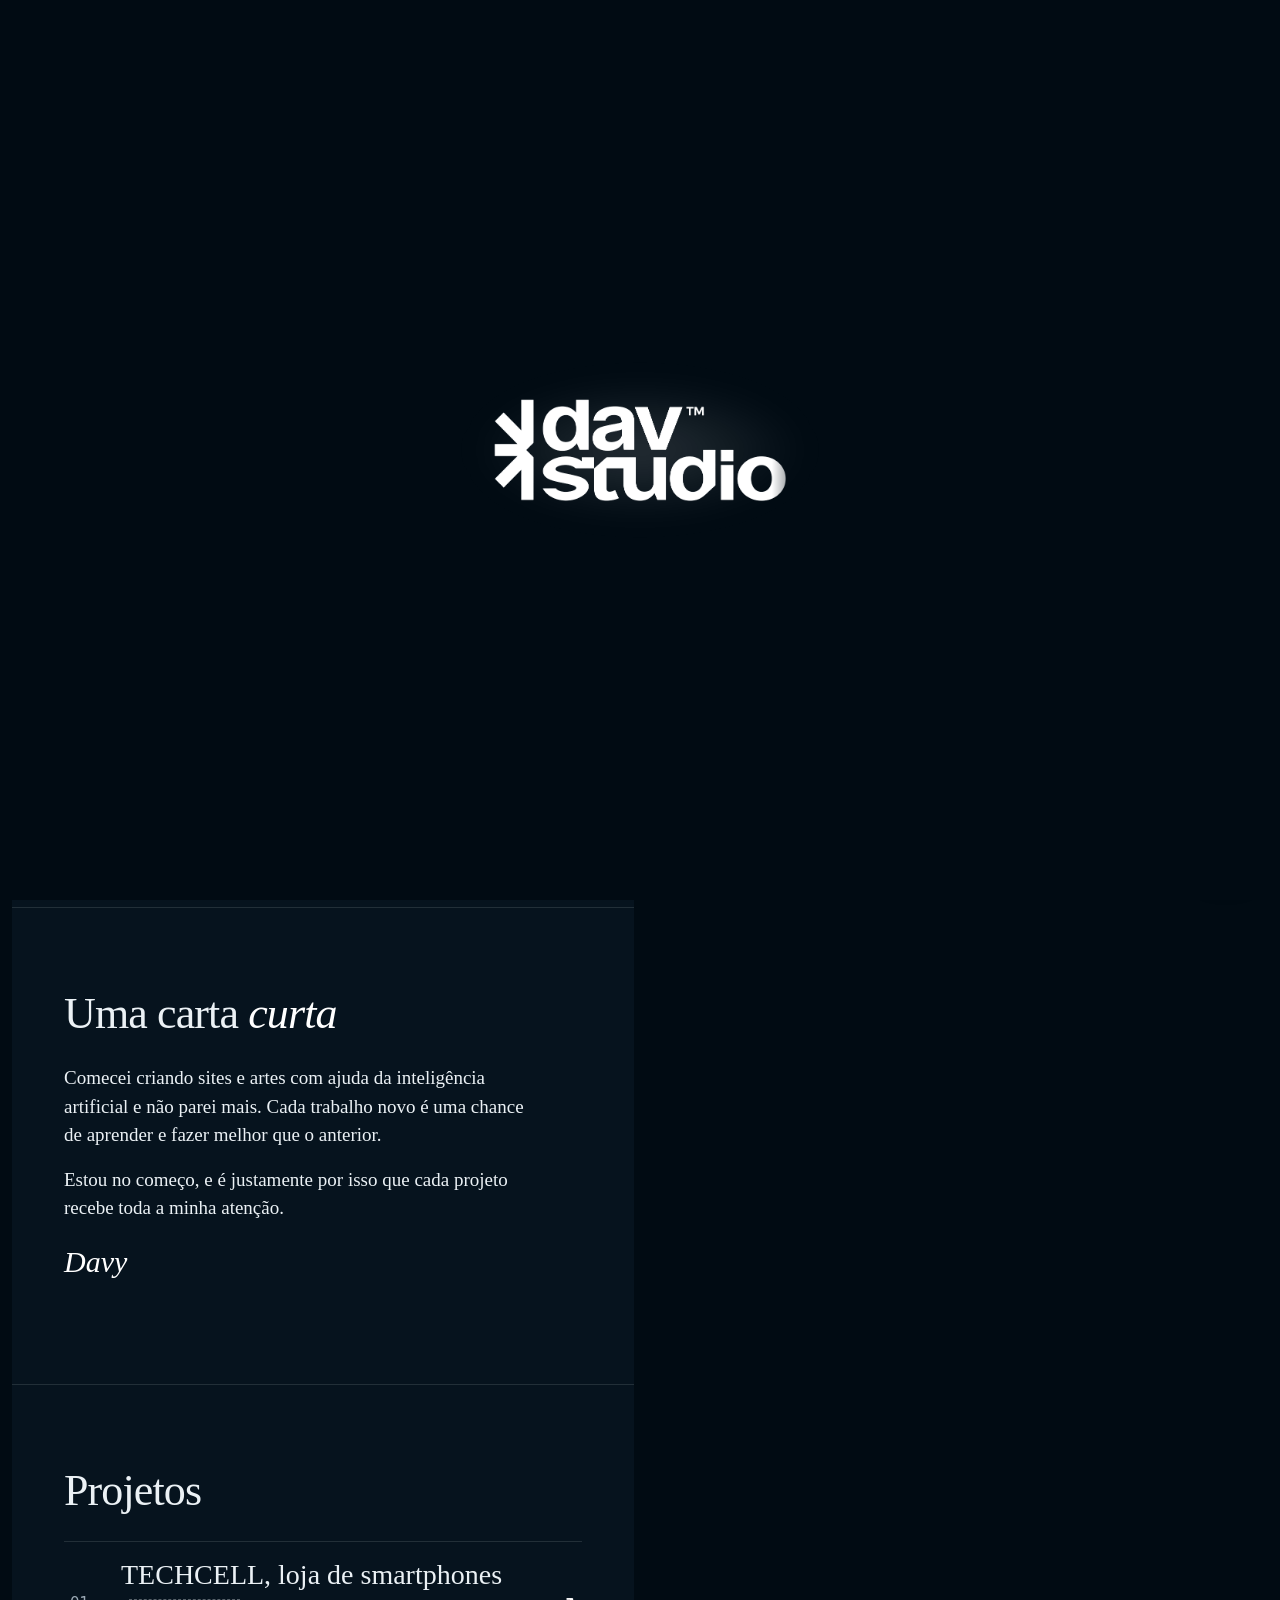
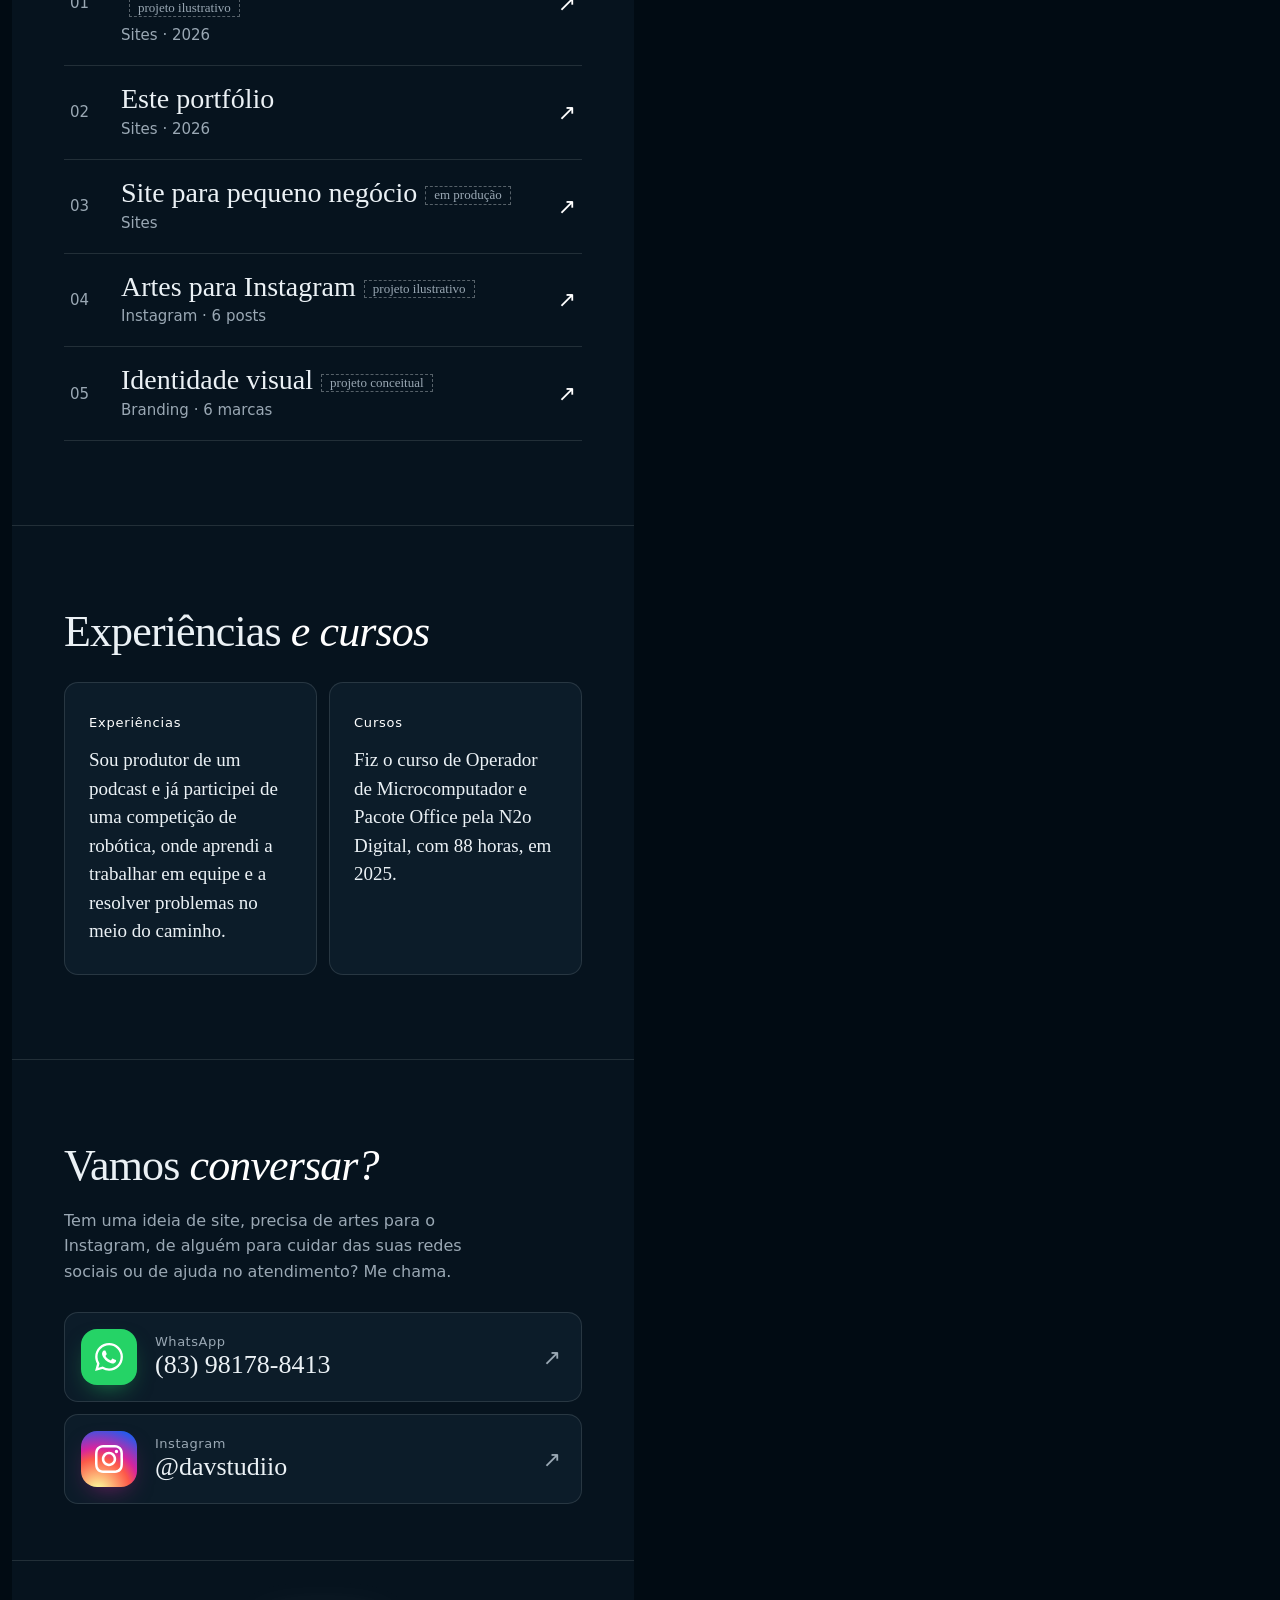
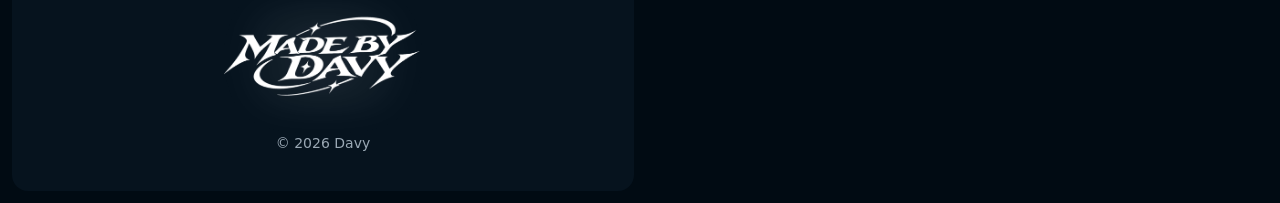
==== commit bc961531: "Seção de identidade visual, SEO, Google Analytics e Search Console Co-Authored-By: Claude Opus 5.5 <" ====
--- a/index.html
+++ b/index.html
@@ -1,11 +1,35 @@
 <!DOCTYPE html>
 <html lang="pt-BR"><head><meta charset="utf-8"><meta name="viewport" content="width=device-width,initial-scale=1,viewport-fit=cover">
-<title>Davy · Sites e artes feitos com cuidado</title>
-<meta name="description" content="Davy cria sites, artes para Instagram e identidades visuais com inteligência artificial, e administra redes sociais.">
+<script async src="https://www.googletagmanager.com/gtag/js?id=G-4ET2LEHL5F"></script>
+<script>
+window.dataLayer = window.dataLayer || [];
+function gtag(){dataLayer.push(arguments);}
+gtag('js', new Date());
+gtag('config', 'G-4ET2LEHL5F');
+</script>
+<meta name="google-site-verification" content="u8LvB6zqidbPJ_lg7L8ZKuDj4T1V-CcwPsqxMYzYj6g">
+<title>dav studio · Sites, artes e identidade visual, por Davy</title>
+<meta name="description" content="Davy, da dav studio, cria sites, artes para Instagram e identidades visuais com inteligência artificial, e administra redes sociais.">
+<meta name="robots" content="index,follow,max-image-preview:large">
+<link rel="canonical" href="https://davstudiio.vercel.app/">
 <meta name="theme-color" content="#010b13">
-<meta property="og:title" content="Davy · Sites e artes feitos com cuidado">
+<meta property="og:type" content="website">
+<meta property="og:locale" content="pt_BR">
+<meta property="og:site_name" content="dav studio">
+<meta property="og:url" content="https://davstudiio.vercel.app/">
+<meta property="og:title" content="dav studio · Sites, artes e identidade visual, por Davy">
 <meta property="og:description" content="Sites, artes para Instagram, identidades visuais e gestão de redes sociais.">
-<meta property="og:image" content="assets/davy.jpg">
+<meta property="og:image" content="https://davstudiio.vercel.app/assets/davy.jpg">
+<meta property="og:image:width" content="1000">
+<meta property="og:image:height" content="1333">
+<meta property="og:image:alt" content="Foto do Davy, da dav studio">
+<meta name="twitter:card" content="summary">
+<script type="application/ld+json">
+{"@context":"https://schema.org","@graph":[
+{"@type":"WebSite","@id":"https://davstudiio.vercel.app/#site","url":"https://davstudiio.vercel.app/","name":"dav studio","inLanguage":"pt-BR","publisher":{"@id":"https://davstudiio.vercel.app/#davy"}},
+{"@type":"Person","@id":"https://davstudiio.vercel.app/#davy","name":"Davy","url":"https://davstudiio.vercel.app/","image":"https://davstudiio.vercel.app/assets/davy.jpg","brand":{"@type":"Brand","name":"dav studio"},"sameAs":["https://www.instagram.com/davstudiio/"],"knowsAbout":["Criação de sites","Artes para Instagram","Identidade visual","Gestão de redes sociais"]}
+]}
+</script>
 <link rel="icon" type="image/png" href="assets/favicon.png">
 <link rel="apple-touch-icon" href="assets/apple-touch-icon.png">
 <link href="https://api.fontshare.com/v2/css?f[]=zodiak@400,401,500,700&display=swap" rel="stylesheet">
@@ -218,6 +242,8 @@
 @keyframes pulsa{0%,100%{transform:scaleY(.35)}50%{transform:scaleY(1)}}
 .pod{display:grid;justify-items:center;gap:26px;color:var(--osso)}.pod b{font-family:var(--titulo);font-weight:400;font-size:28px}
 .marca-peca{display:grid;justify-items:center;gap:14px;color:#010b13}
+.marcas6{display:grid;grid-template-columns:repeat(3,92px);gap:8px}.marcas6 i{display:grid;place-items:center;aspect-ratio:1;border-radius:10px;box-shadow:0 18px 30px -18px rgb(0 0 0/.6)}.marcas6 svg{width:46%;height:46%}
+.marca-peca>b{font-family:var(--titulo);font-weight:400;font-size:24px}
 .marca-peca .sim{font-family:var(--titulo);width:120px;height:120px;border-radius:50%;background:var(--tinta);display:grid;place-items:center;color:#fff;font-size:64px;font-style:italic}
 .marca-peca .cores{display:flex;gap:8px}.marca-peca .cores i{width:34px;height:34px;border-radius:4px}
 
@@ -398,6 +424,7 @@
 </dialog>
 
 <script src="assets/waterline.js"></script>
+<script src="identidade/marcas.js"></script>
 <script>
 /* ---------- tela de carregamento ---------- */
 (() => {
@@ -440,12 +467,12 @@
     <div class="post-acoes"><svg viewBox="0 0 24 24"><path d="M12 20s-7-4.4-7-10a4 4 0 0 1 7-2.6A4 4 0 0 1 19 10c0 5.6-7 10-7 10Z"/></svg><svg viewBox="0 0 24 24"><path d="M20 11.5a8 8 0 0 1-11.6 7.1L4 20l1.4-4.2A8 8 0 1 1 20 11.5Z"/></svg><svg viewBox="0 0 24 24"><path d="M21 4 3 11l7 2.5L12.5 21 21 4Z"/></svg></div>
     <div class="post-linhas"><span></span><span></span></div></div></div>
     <div class="rot rot--img original">${ARTES.map((a, j) => `<img class="${j ? "" : "on"}" src="${a.src}" alt="" loading="lazy">`).join("")}</div></div>`,
-  marca: () => `<div class="marca-peca"><div class="sim">D</div><div class="cores"><i style="background:#010b13"></i><i style="background:#526878"></i><i style="background:#ebf1f5;border:1px solid #c3ccd3"></i></div></div>`,
+  marca: () => `<div class="marca-peca"><div class="marcas6">${(typeof MARCAS !== "undefined" ? MARCAS : []).map(m => `<i style="background:${m.tema.fundo}">${Logo.svg(m, "simbolo", m.tema.claro ? m.tema.tinta : m.tema.papel, 'aria-hidden="true"', m.tema.acento)}</i>`).join("")}</div><b>6 identidades visuais</b></div>`,
   carta: () => `<div class="frase"><span>Cada projeto,</span><em>com atenção.</em></div>`,
   contato: () => `<div class="slides" id="slides-palco"></div>`,
   pod: () => `<div class="foto-livre" role="img" aria-label="Microfone de estúdio em fundo preto"></div>`,
 };
-const LEGENDAS = {carta:"Sobre mim",contato:"Fale comigo",foto:"Davy, 2026",proprio:"Este portfólio · 2026",techcell:"TECHCELL · loja conceitual · 2026",site:"Site para pequeno negócio · representação",insta:"Artes para Instagram · projetos ilustrativos",marca:"Identidade visual · representação",pod:"Experiências e cursos"};
+const LEGENDAS = {carta:"Sobre mim",contato:"Fale comigo",foto:"Davy, 2026",proprio:"Este portfólio · 2026",techcell:"TECHCELL · loja conceitual · 2026",site:"Site para pequeno negócio · representação",insta:"Artes para Instagram · projetos ilustrativos",marca:"Identidades visuais · projetos conceituais",pod:"Experiências e cursos"};
 const ORDEM = ["foto","techcell","proprio","site","insta","pod","contato"];
 
 const PROJETOS = [
@@ -453,7 +480,7 @@
   {q:"proprio",titulo:"Este portfólio",meta:"Sites · 2026",status:"Pronto",tipo:"Sites",ano:"2026",desc:"Queria um lugar meu na internet, com a minha cara. Planejei as seções e montei cada parte com ajuda da inteligência artificial, testando no computador e no celular."},
   {q:"site",titulo:"Site para pequeno negócio",meta:"Sites",status:"Em produção",tipo:"Sites",ano:"—",desc:"Estou trabalhando nele agora. Quando ficar pronto, aqui vão aparecer as telas do site e o que mudou para o negócio."},
   {q:"insta",titulo:"Artes para Instagram",meta:"Instagram · 6 posts",status:"Projeto ilustrativo",tipo:"Instagram",ano:"2026",galeria:true,desc:"Seis posts para seis nichos: tecnologia, moda, hamburgueria, estética, imobiliária e academia. As marcas são fictícias, criadas para mostrar como adapto o visual a cada tipo de cliente. Clique numa arte para ver todas em slide."},
-  {q:"marca",titulo:"Identidade visual",meta:"Design",status:"Em produção",tipo:"Design",ano:"—",desc:"Logo, cores e jeito de falar para uma marca nova. Em breve, aqui vai aparecer como ela ficou aplicada."}
+  {q:"marca",titulo:"Identidade visual",meta:"Branding · 6 marcas",status:"Projeto conceitual",tipo:"Branding",ano:"2026",pagina:"identidade-visual.html",desc:"Seis marcas fictícias, cada uma com conceito, logotipo, paleta, tipografia, aplicações e redes sociais: moda urbana, skincare, barbearia, arquitetura, tecnologia e cafeteria. São projetos conceituais da dav studio para mostrar como construo uma identidade completa."}
 ];
 
 /* artes do Instagram passando: celular e original trocam juntos */
@@ -477,7 +504,7 @@
 
 /* projetos */
 const livro = document.getElementById("livro");
-livro.innerHTML = PROJETOS.map((p,i) => `<li data-q="${p.q}"><button type="button" data-i="${i}"><span class="nr">0${i+1}</span><span><b>${p.titulo}${p.status==="Em produção"?'<span class="selo">em produção</span>':p.status==="Projeto ilustrativo"?'<span class="selo">projeto ilustrativo</span>':""}</b><small>${p.meta}</small></span><span class="seta">↗</span></button><div class="previa-cel">${PECAS[p.q]()}</div></li>`).join("");
+livro.innerHTML = PROJETOS.map((p,i) => `<li data-q="${p.q}"><button type="button" data-i="${i}"><span class="nr">0${i+1}</span><span><b>${p.titulo}${p.status==="Em produção"?'<span class="selo">em produção</span>':p.status==="Projeto ilustrativo"?'<span class="selo">projeto ilustrativo</span>':p.status==="Projeto conceitual"?'<span class="selo">projeto conceitual</span>':""}</b><small>${p.meta}</small></span><span class="seta">↗</span></button><div class="previa-cel">${PECAS[p.q]()}</div></li>`).join("");
 const itens = [...livro.children];
 const celular = () => matchMedia("(max-width: 760px)").matches;
 itens.forEach(li => {
@@ -496,7 +523,7 @@
   document.getElementById("det-vis").innerHTML = p.galeria ? GALERIA() : PECAS[p.q]();
   document.getElementById("det-txt").innerHTML = `<p class="meta">${p.meta}</p><h3 id="det-t">${p.titulo}</h3><p class="desc">${p.desc}</p>
     <dl class="ficha"><div><dt>Tipo</dt><dd>${p.tipo}</dd></div><div><dt>Ano</dt><dd>${p.ano}</dd></div><div><dt>Situação</dt><dd>${p.status}</dd></div></dl>
-    <div class="acoes-det">${p.galeria ? `<button class="botao botao--cheio" type="button" data-arte="0">Ver as artes <span class="seta">→</span></button>` : ""}${p.link ? `<a class="botao botao--cheio" href="${p.link}" target="_blank" rel="noopener">Ver o site <span class="seta">→</span></a>` : ""}<a class="botao ${p.galeria || p.link ? "botao--linha" : "botao--cheio"}" href="https://wa.me/5583981788413?text=${encodeURIComponent(`Olá Davy! Vi "${p.titulo}" no seu portfólio.`)}" target="_blank" rel="noopener">Falar sobre isso <span class="seta">→</span></a></div>
+    <div class="acoes-det">${p.galeria ? `<button class="botao botao--cheio" type="button" data-arte="0">Ver as artes <span class="seta">→</span></button>` : ""}${p.link ? `<a class="botao botao--cheio" href="${p.link}" target="_blank" rel="noopener">Ver o site <span class="seta">→</span></a>` : ""}${p.pagina ? `<a class="botao botao--cheio" href="${p.pagina}">Ver as identidades <span class="seta">→</span></a>` : ""}<a class="botao ${p.galeria || p.link || p.pagina ? "botao--linha" : "botao--cheio"}" href="https://wa.me/5583981788413?text=${encodeURIComponent(`Olá Davy! Vi "${p.titulo}" no seu portfólio.`)}" target="_blank" rel="noopener">Falar sobre isso <span class="seta">→</span></a></div>
     <div class="nav-det"><button class="botao botao--linha" data-p="-1"><span class="seta seta--esq">←</span> Anterior</button><span>${i+1} de ${PROJETOS.length}</span><button class="botao botao--linha" data-p="1">Próximo <span class="seta">→</span></button></div>`;
   document.querySelectorAll("#det-txt [data-p]").forEach(b => b.onclick = () => preencher((aberto + +b.dataset.p + PROJETOS.length) % PROJETOS.length));
 }
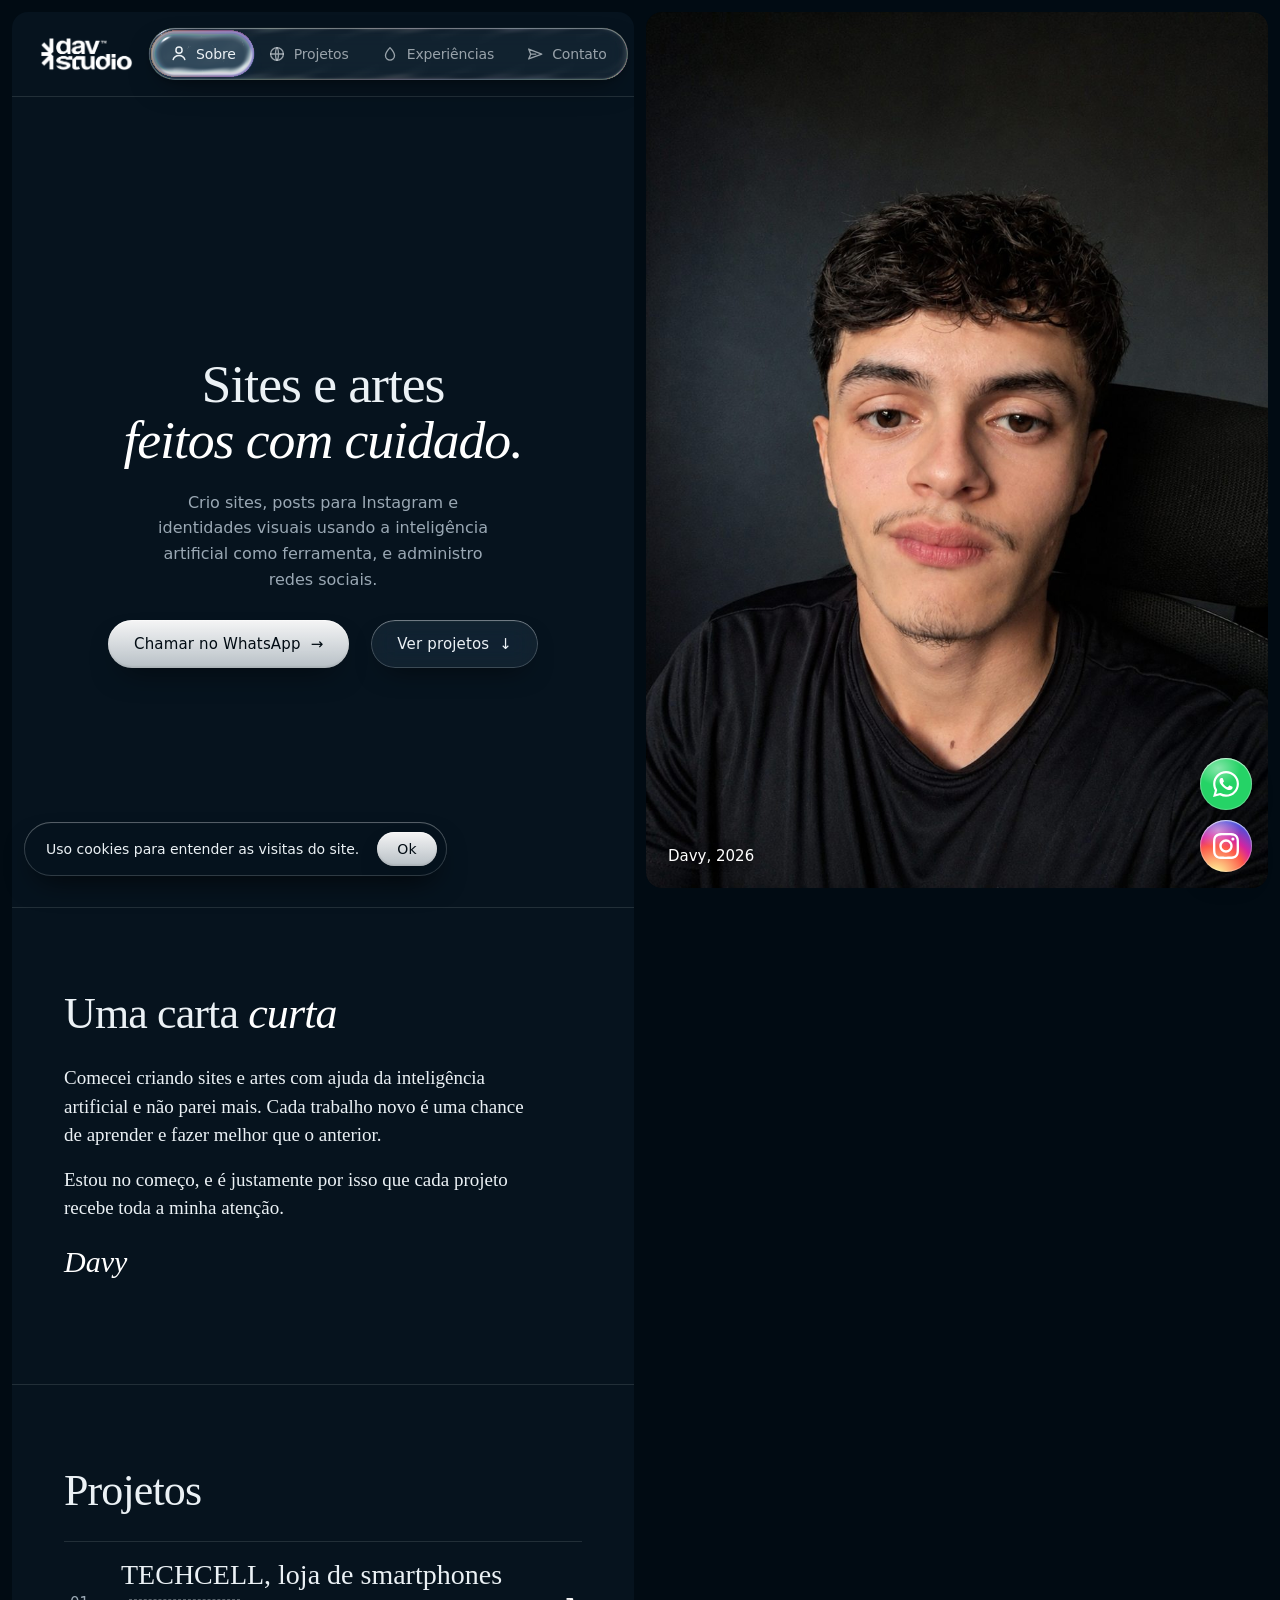
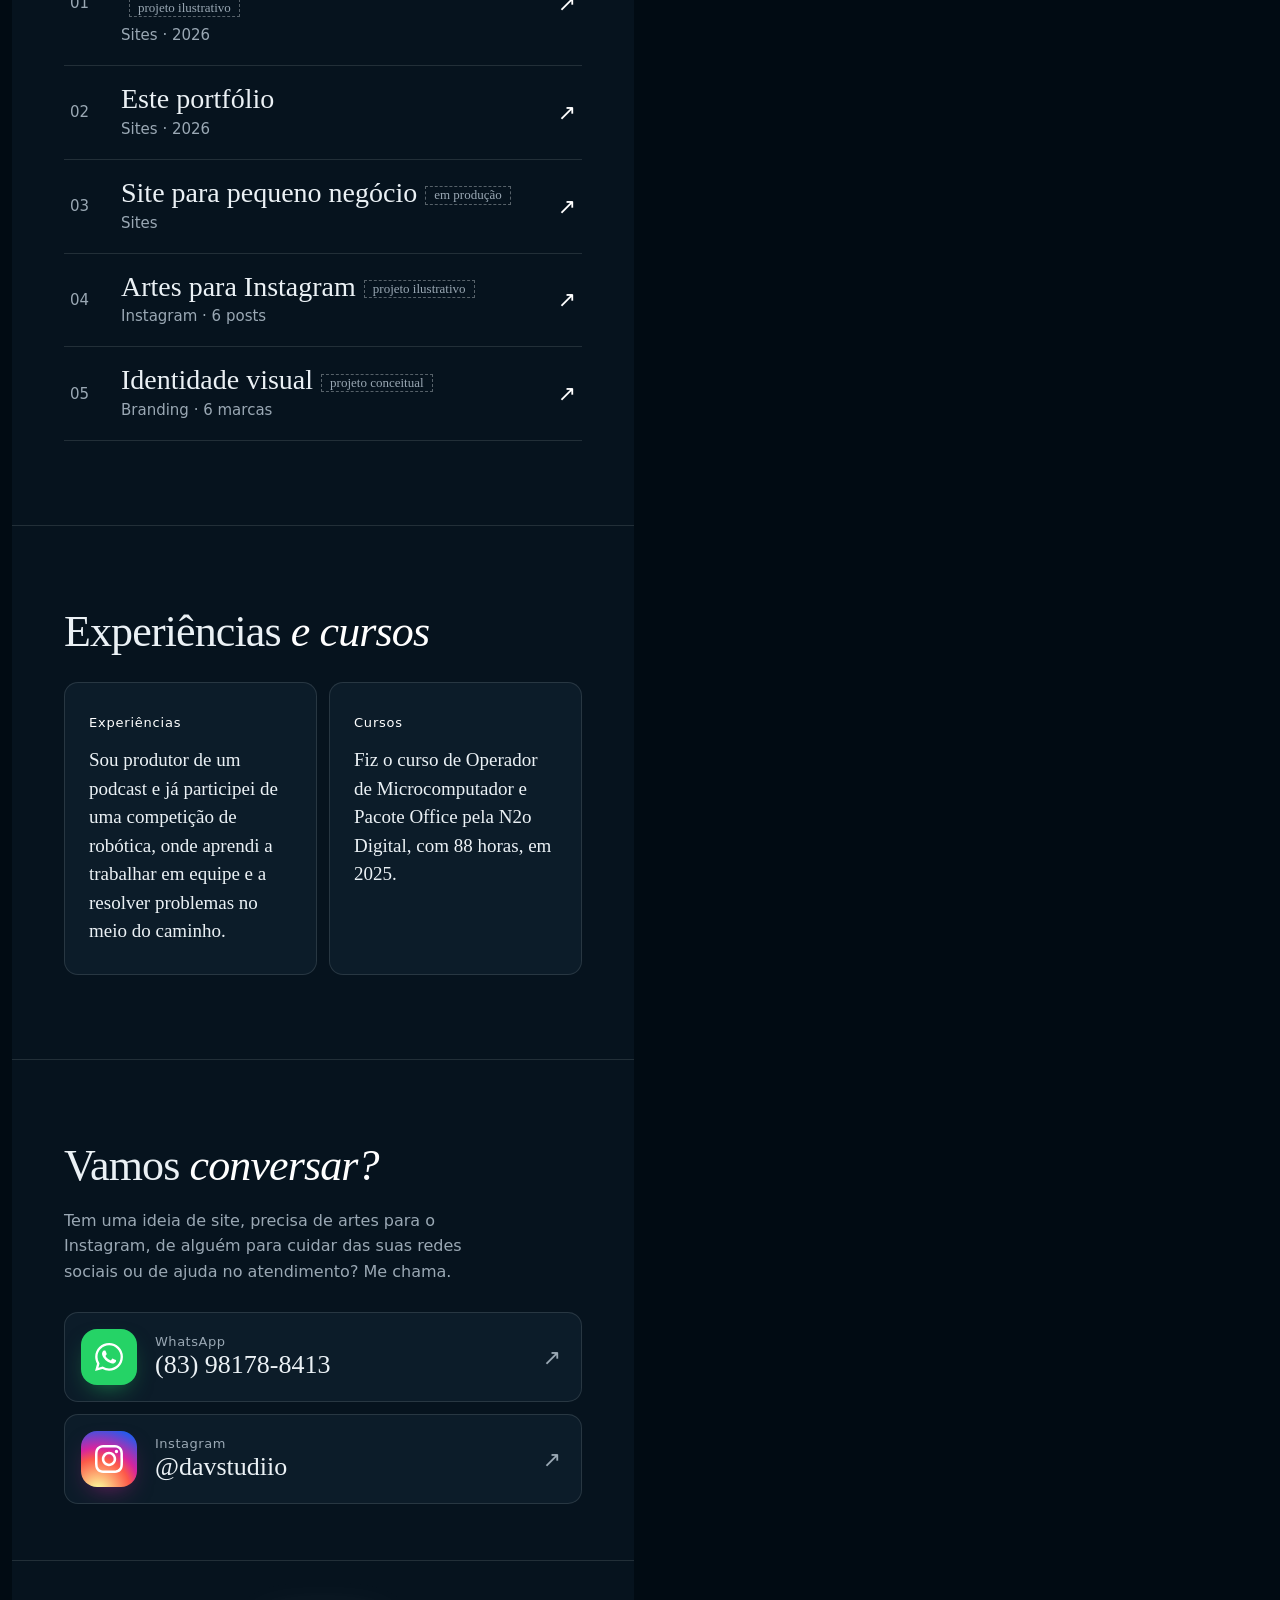
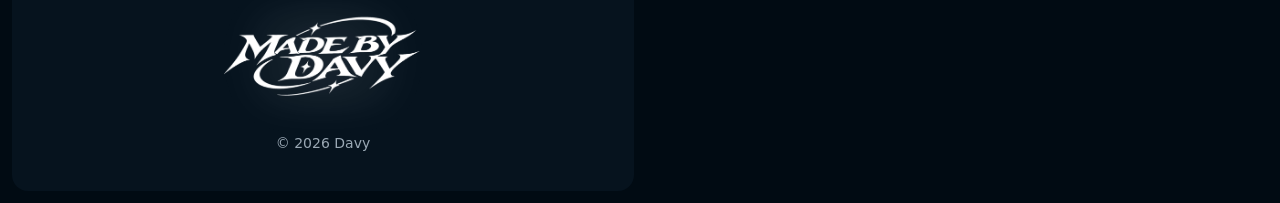
==== commit a32b8337: "Aviso de cookies nas duas páginas Co-Authored-By: Claude Opus 5.5 <noreply@anthropic.com>" ====
--- a/index.html
+++ b/index.html
@@ -658,4 +658,5 @@
 const flutua = document.getElementById("flutua");
 setTimeout(() => flutua.classList.add("mostrar"), matchMedia("(prefers-reduced-motion: reduce)").matches ? 0 : 2200);
 </script>
+<script src="assets/aviso-cookies.js"></script>
 </body></html>
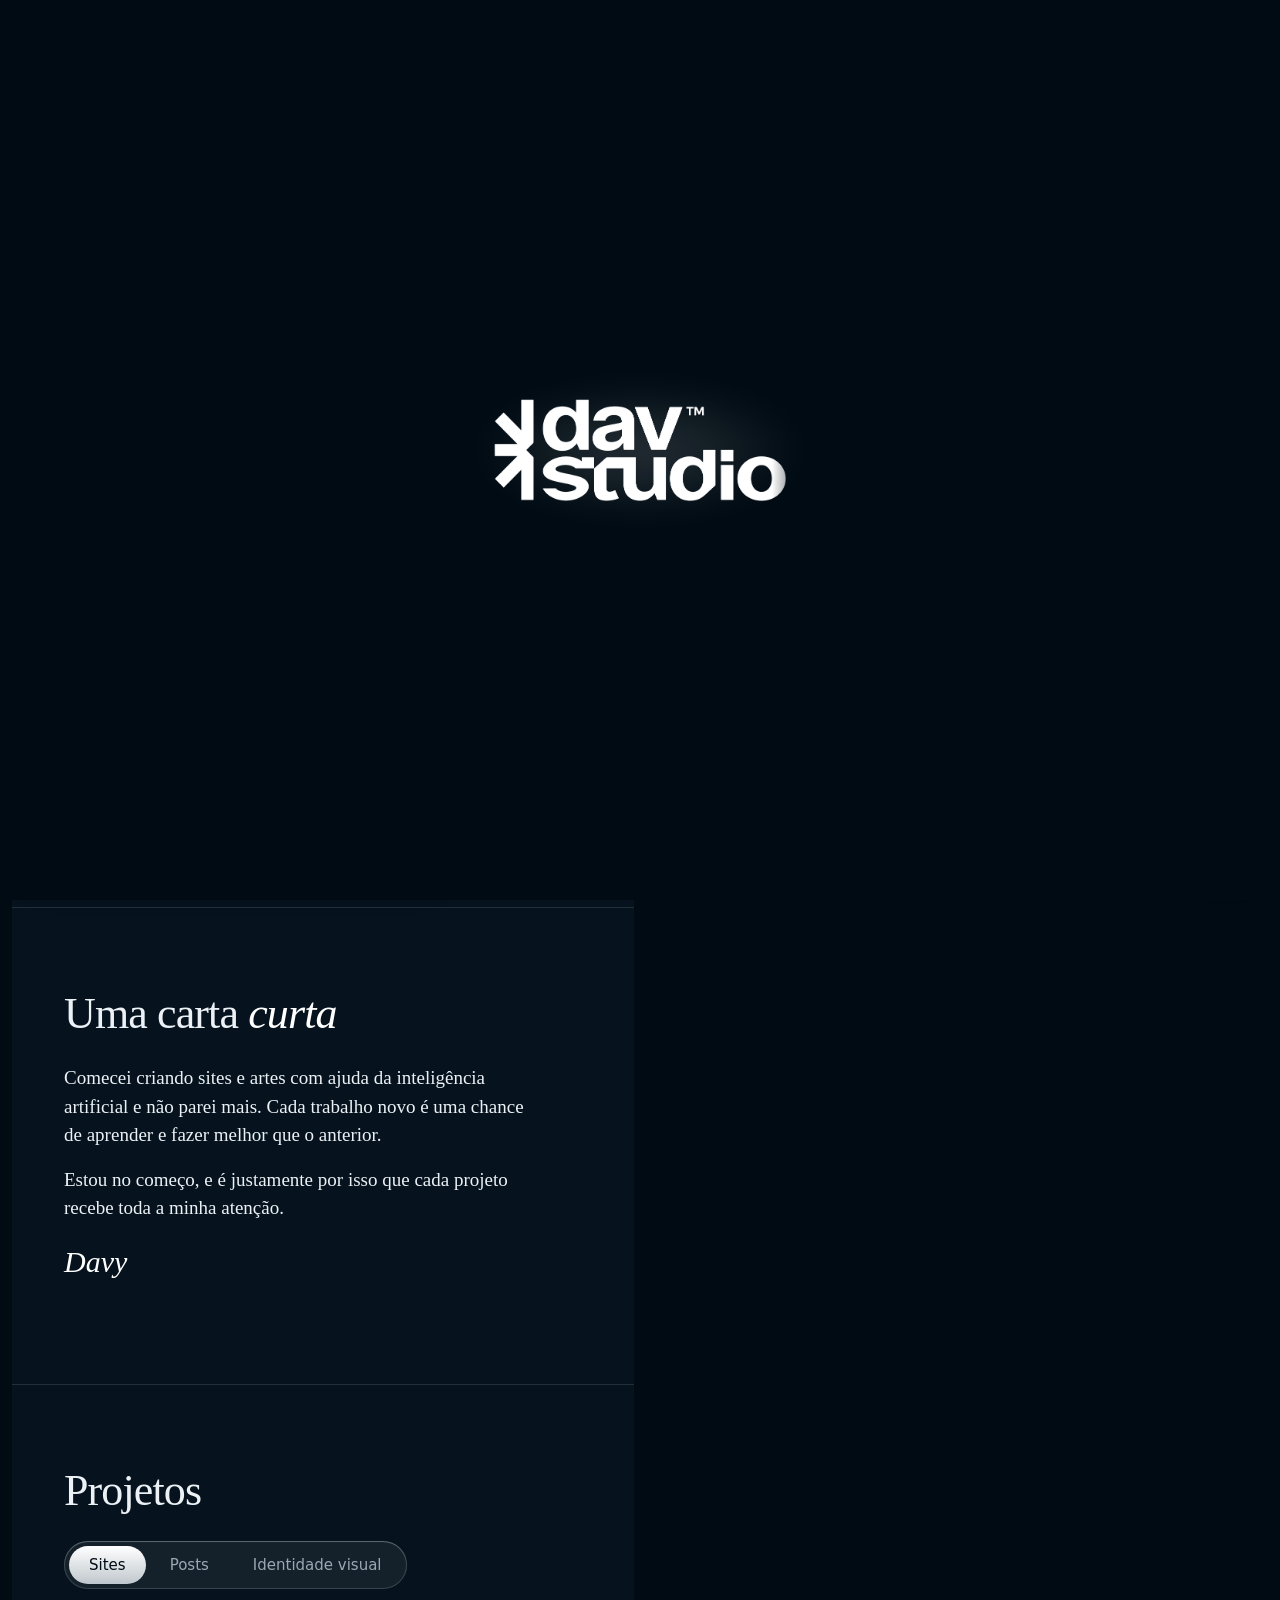
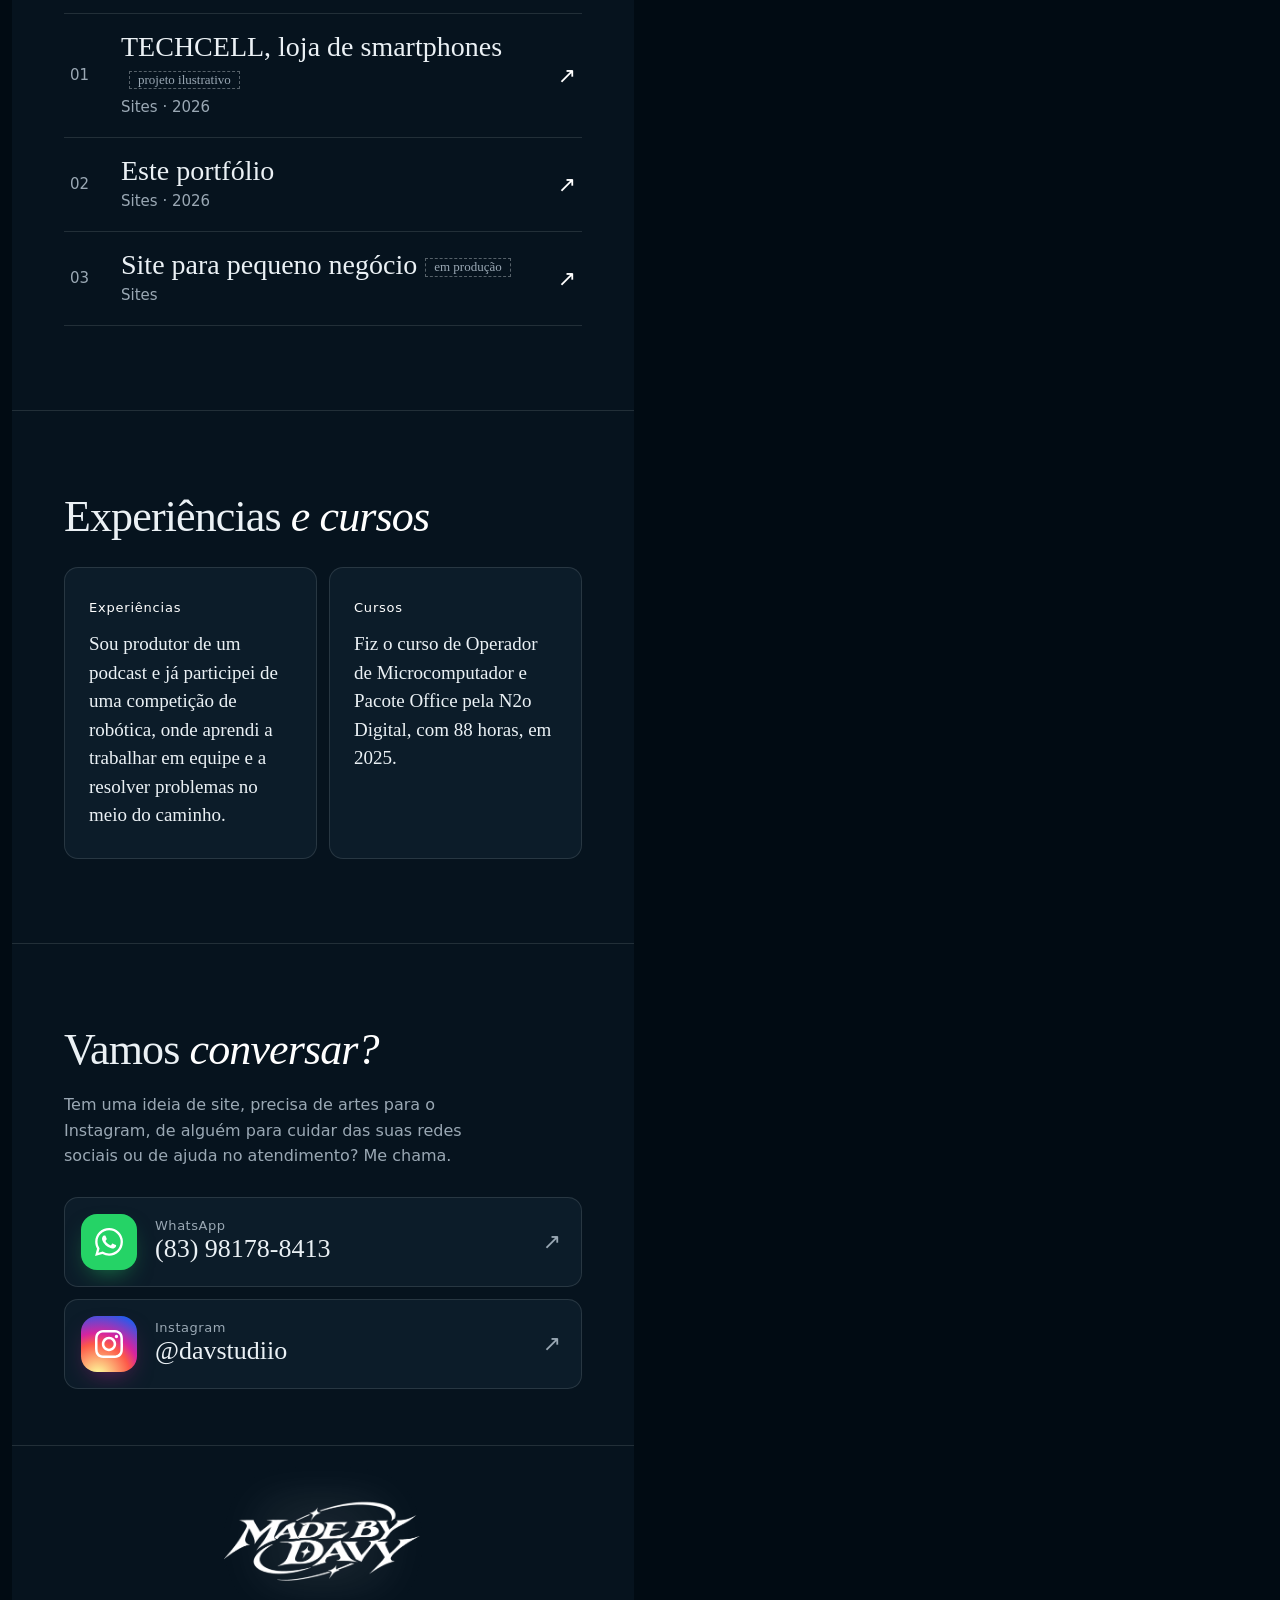
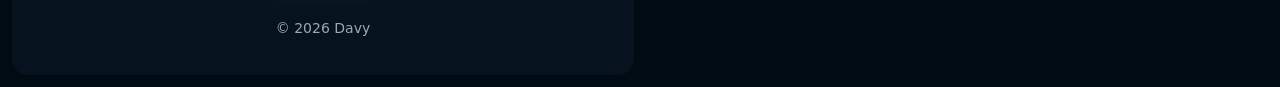
==== commit a6d12ec4: "Abas de Sites, Posts e Identidade visual na seção de projetos Co-Authored-By: Claude Opus 5.5 <norep" ====
--- a/index.html
+++ b/index.html
@@ -136,6 +136,21 @@
 .livro button:hover .seta{transform:translate(4px,-4px)}
 .selo{display:inline-block;margin-left:8px;padding:1px 8px;border:1px dashed rgb(235 241 245/.35);font-size:13px;color:var(--suave);vertical-align:middle}
 .livro .previa-cel{display:none}
+
+/* abas de projetos: sites, posts e identidade visual */
+.abas{display:inline-flex;gap:4px;max-width:100%;padding:5px;margin-bottom:24px;border-radius:999px;background:rgba(235,241,245,.06);box-shadow:inset 0 1px 1px rgba(255,255,255,.2),inset 0 0 0 1px rgba(235,241,245,.16)}
+.abas button{padding:10px 20px;border:0;border-radius:999px;background:none;color:var(--suave);font:500 15px var(--texto);white-space:nowrap;cursor:pointer;transition:background .25s,color .25s}
+.abas button:hover{color:var(--osso)}
+.abas button[aria-selected="true"]{color:var(--tinta);background:linear-gradient(180deg,#fff,rgba(235,241,245,.8))}
+.aba-painel{animation:aparece .5s var(--saida)}
+.obras-nota{margin-bottom:18px;color:var(--suave);font-size:15px}
+.obras{display:grid;grid-template-columns:repeat(3,1fr);gap:18px 10px}
+.obras button,.obras a{display:block;padding:0;border:0;background:none;color:inherit;font:inherit;text-align:left;text-decoration:none;cursor:pointer}
+.obras span{display:block;overflow:hidden;border-radius:10px;background:var(--cartao-2)}
+.obras img{display:block;width:100%;aspect-ratio:4/5;object-fit:cover;transition:transform .5s var(--saida)}
+.obras button:hover img,.obras a:hover img{transform:scale(1.04)}
+.obras b{display:block;margin-top:8px;font-family:var(--titulo);font-weight:400;font-size:18px;line-height:1.15}
+.obras small{display:block;margin-top:2px;color:var(--suave);font-size:14px;line-height:1.3}
 
 .menu-folha{columns:2;column-gap:40px}
 .menu-folha p{break-inside:avoid;display:flex;gap:8px;padding:8px 0;border-bottom:1px dotted rgb(235 241 245/.2)}
@@ -317,6 +332,8 @@
   .secao{padding:56px 22px}.secao h2{font-size:36px}
   .carta p{font-size:18px}
   .menu-folha{columns:1}
+  .abas{display:flex}.abas button{flex:auto;padding:10px 12px;font-size:14px;text-align:center}
+  .obras{grid-template-columns:repeat(2,1fr)}
   .livro button{grid-template-columns:auto 1fr auto;padding:16px 4px}
   .livro b{font-size:22px}
   .livro .previa-cel{display:grid;place-items:center;height:0;overflow:hidden;border-radius:12px;transition:height .5s var(--saida),margin .5s var(--saida)}
@@ -354,7 +371,20 @@
 
     <section class="secao entra" id="projetos" data-quadro="proprio">
       <h2>Projetos</h2>
-      <ul class="livro" id="livro"></ul>
+      <div class="abas" role="tablist" aria-label="Categorias de projetos">
+        <button type="button" role="tab" id="aba-sites" aria-controls="painel-sites" aria-selected="true" data-quadro="proprio">Sites</button>
+        <button type="button" role="tab" id="aba-posts" aria-controls="painel-posts" aria-selected="false" tabindex="-1" data-quadro="insta">Posts</button>
+        <button type="button" role="tab" id="aba-marcas" aria-controls="painel-marcas" aria-selected="false" tabindex="-1" data-quadro="marca">Identidade visual</button>
+      </div>
+      <div class="aba-painel" id="painel-sites" role="tabpanel" aria-labelledby="aba-sites"><ul class="livro" id="livro"></ul></div>
+      <div class="aba-painel" id="painel-posts" role="tabpanel" aria-labelledby="aba-posts" hidden>
+        <p class="obras-nota">Projetos ilustrativos: as marcas são fictícias, criadas para mostrar como adapto o visual a cada tipo de cliente. Clique numa arte para ver em slide.</p>
+        <div class="obras" id="obras-posts"></div>
+      </div>
+      <div class="aba-painel" id="painel-marcas" role="tabpanel" aria-labelledby="aba-marcas" hidden>
+        <p class="obras-nota">Projetos conceituais: as marcas são fictícias, criadas para mostrar como construo uma identidade completa. Clique numa marca para ver o estudo de caso.</p>
+        <div class="obras" id="obras-marcas"></div>
+      </div>
     </section>
 
     <section class="secao entra" id="experiencias" data-quadro="pod">
@@ -503,8 +533,9 @@
 }
 
 /* projetos */
+const SITES = PROJETOS.filter(p => p.tipo === "Sites");
 const livro = document.getElementById("livro");
-livro.innerHTML = PROJETOS.map((p,i) => `<li data-q="${p.q}"><button type="button" data-i="${i}"><span class="nr">0${i+1}</span><span><b>${p.titulo}${p.status==="Em produção"?'<span class="selo">em produção</span>':p.status==="Projeto ilustrativo"?'<span class="selo">projeto ilustrativo</span>':p.status==="Projeto conceitual"?'<span class="selo">projeto conceitual</span>':""}</b><small>${p.meta}</small></span><span class="seta">↗</span></button><div class="previa-cel">${PECAS[p.q]()}</div></li>`).join("");
+livro.innerHTML = SITES.map((p,i) =>`<li data-q="${p.q}"><button type="button" data-i="${i}"><span class="nr">0${i+1}</span><span><b>${p.titulo}${p.status==="Em produção"?'<span class="selo">em produção</span>':p.status==="Projeto ilustrativo"?'<span class="selo">projeto ilustrativo</span>':p.status==="Projeto conceitual"?'<span class="selo">projeto conceitual</span>':""}</b><small>${p.meta}</small></span><span class="seta">↗</span></button><div class="previa-cel">${PECAS[p.q]()}</div></li>`).join("");
 const itens = [...livro.children];
 const celular = () => matchMedia("(max-width: 760px)").matches;
 itens.forEach(li => {
@@ -515,17 +546,50 @@
   });
 });
 
+/* aba de posts: cada arte abre no slide */
+document.getElementById("obras-posts").innerHTML = ARTES.map((a, i) => {
+  const [marca, nicho] = a.nome.split(", ");
+  return `<button type="button" data-arte="${i}" aria-label="Ver ${a.nome} em slide"><span><img src="${a.src}" alt="Post para ${a.nome}" loading="lazy"></span><b>${marca}</b><small>${nicho}</small></button>`;
+}).join("");
+
+/* aba de identidade visual: cada marca abre o seu estudo de caso */
+const CAPAS_MARCAS = {vertice:"vertice-sacola",aurea:"aurea-serum",monarch:"monarch-pote",nord:"nord-fachada",pulse:"pulse-app","casa-botanica":"casa-copo"};
+document.getElementById("obras-marcas").innerHTML = (typeof MARCAS !== "undefined" ? MARCAS : []).map(m => `<a href="identidade-visual.html#/${m.slug}"><span><img src="assets/identidade/${CAPAS_MARCAS[m.slug]}.jpg" alt="Identidade visual da ${m.nome}" loading="lazy"></span><b>${m.nome}</b><small>${m.segmento}</small></a>`).join("");
+
+/* troca de abas: mostra só a categoria escolhida e acompanha no palco */
+const secaoProjetos = document.getElementById("projetos");
+const abas = [...document.querySelectorAll(".abas [role=tab]")];
+function trocarAba(aba){
+  abas.forEach(a => {
+    const on = a === aba;
+    a.setAttribute("aria-selected", on);
+    a.tabIndex = on ? 0 : -1;
+    document.getElementById(a.getAttribute("aria-controls")).hidden = !on;
+  });
+  secaoProjetos.dataset.quadro = aba.dataset.quadro;
+  mostrar(aba.dataset.quadro);
+}
+abas.forEach((a, i) => {
+  a.addEventListener("click", () => trocarAba(a));
+  a.addEventListener("keydown", e => {
+    const d = {ArrowRight:1, ArrowLeft:-1}[e.key]; if (!d) return;
+    e.preventDefault();
+    const prox = abas[(i + d + abas.length) % abas.length];
+    trocarAba(prox); prox.focus();
+  });
+});
+
 /* painel de detalhes, crescendo a partir da linha clicada */
 const painel = document.getElementById("painel"); let aberto = 0;
 function preencher(i){
-  const p = PROJETOS[i]; aberto = i;
+  const p = SITES[i]; aberto = i;
   document.getElementById("det-vis").className = `vis q-${p.q}`;
   document.getElementById("det-vis").innerHTML = p.galeria ? GALERIA() : PECAS[p.q]();
   document.getElementById("det-txt").innerHTML = `<p class="meta">${p.meta}</p><h3 id="det-t">${p.titulo}</h3><p class="desc">${p.desc}</p>
     <dl class="ficha"><div><dt>Tipo</dt><dd>${p.tipo}</dd></div><div><dt>Ano</dt><dd>${p.ano}</dd></div><div><dt>Situação</dt><dd>${p.status}</dd></div></dl>
     <div class="acoes-det">${p.galeria ? `<button class="botao botao--cheio" type="button" data-arte="0">Ver as artes <span class="seta">→</span></button>` : ""}${p.link ? `<a class="botao botao--cheio" href="${p.link}" target="_blank" rel="noopener">Ver o site <span class="seta">→</span></a>` : ""}${p.pagina ? `<a class="botao botao--cheio" href="${p.pagina}">Ver as identidades <span class="seta">→</span></a>` : ""}<a class="botao ${p.galeria || p.link || p.pagina ? "botao--linha" : "botao--cheio"}" href="https://wa.me/5583981788413?text=${encodeURIComponent(`Olá Davy! Vi "${p.titulo}" no seu portfólio.`)}" target="_blank" rel="noopener">Falar sobre isso <span class="seta">→</span></a></div>
-    <div class="nav-det"><button class="botao botao--linha" data-p="-1"><span class="seta seta--esq">←</span> Anterior</button><span>${i+1} de ${PROJETOS.length}</span><button class="botao botao--linha" data-p="1">Próximo <span class="seta">→</span></button></div>`;
-  document.querySelectorAll("#det-txt [data-p]").forEach(b => b.onclick = () => preencher((aberto + +b.dataset.p + PROJETOS.length) % PROJETOS.length));
+    <div class="nav-det"><button class="botao botao--linha" data-p="-1"><span class="seta seta--esq">←</span> Anterior</button><span>${i+1} de ${SITES.length}</span><button class="botao botao--linha" data-p="1">Próximo <span class="seta">→</span></button></div>`;
+  document.querySelectorAll("#det-txt [data-p]").forEach(b => b.onclick = () => preencher((aberto + +b.dataset.p + SITES.length) % SITES.length));
 }
 function abrir(i, li){
   preencher(i);
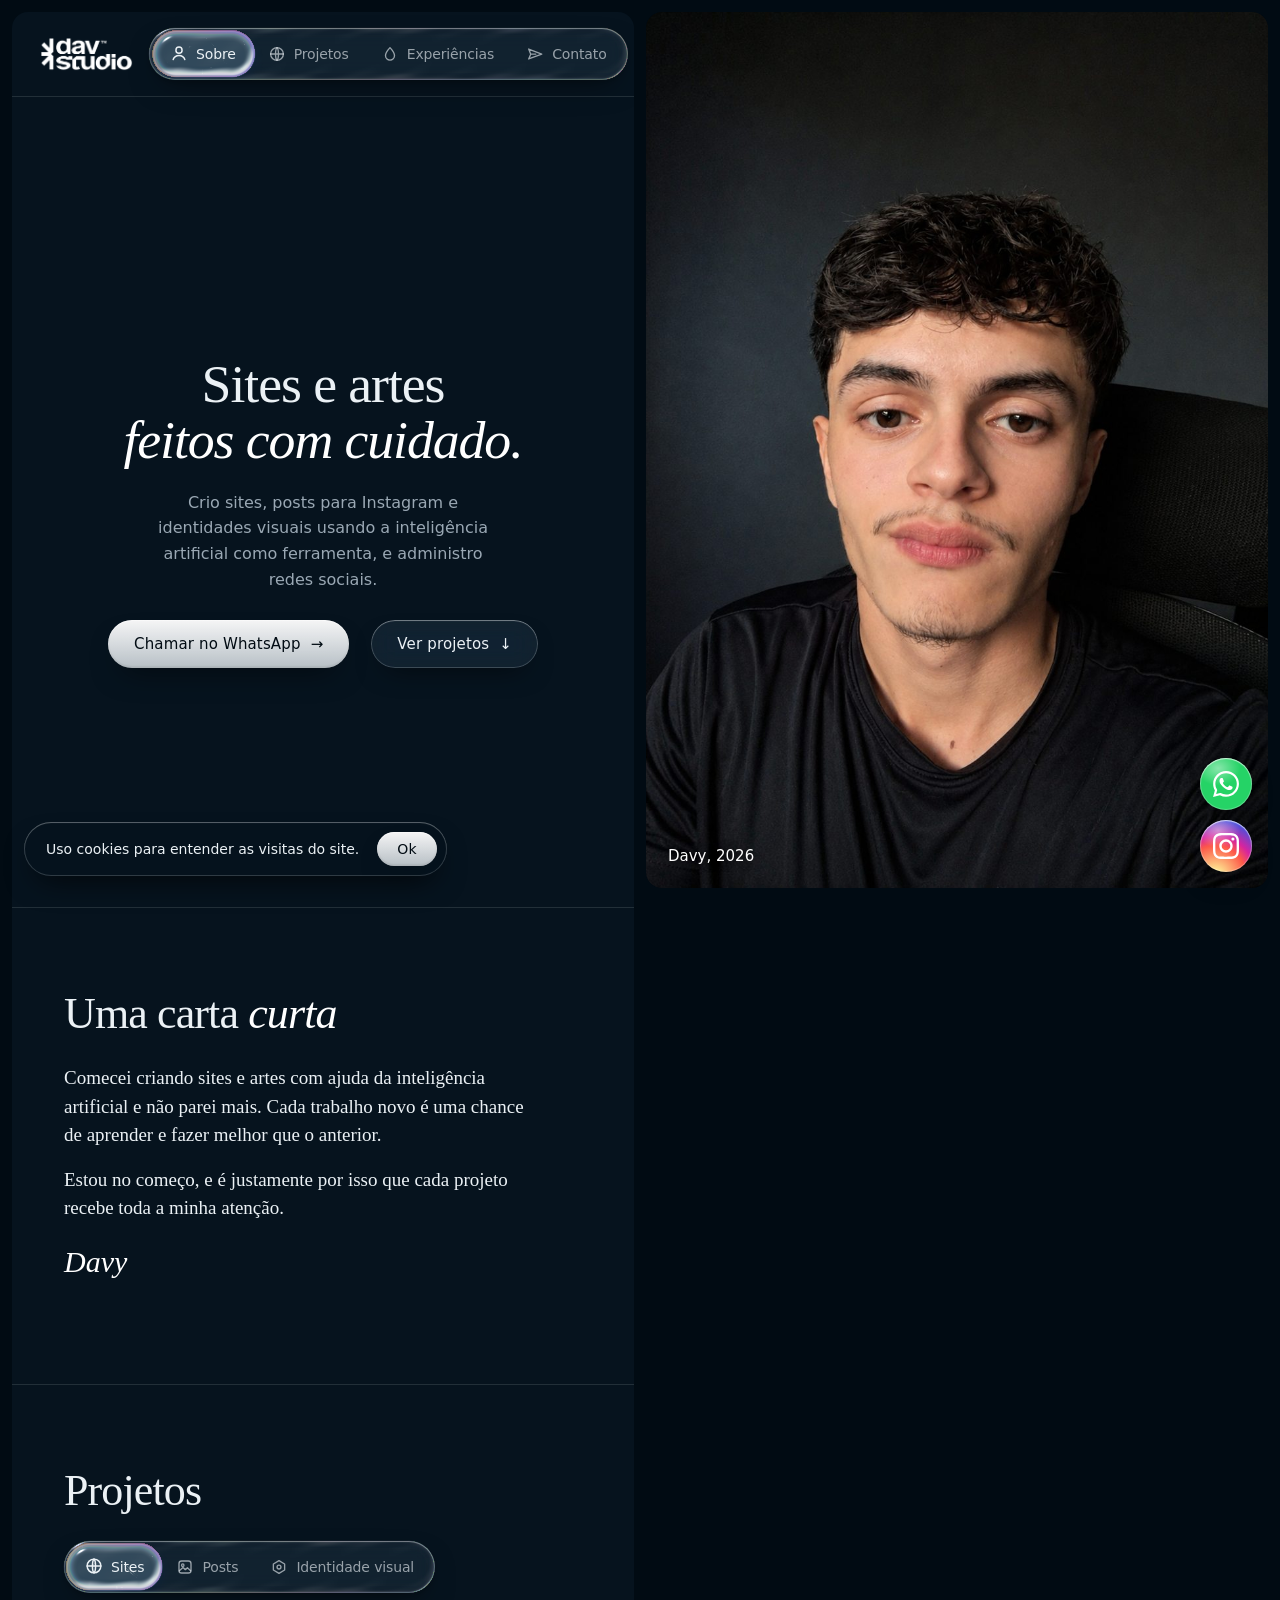
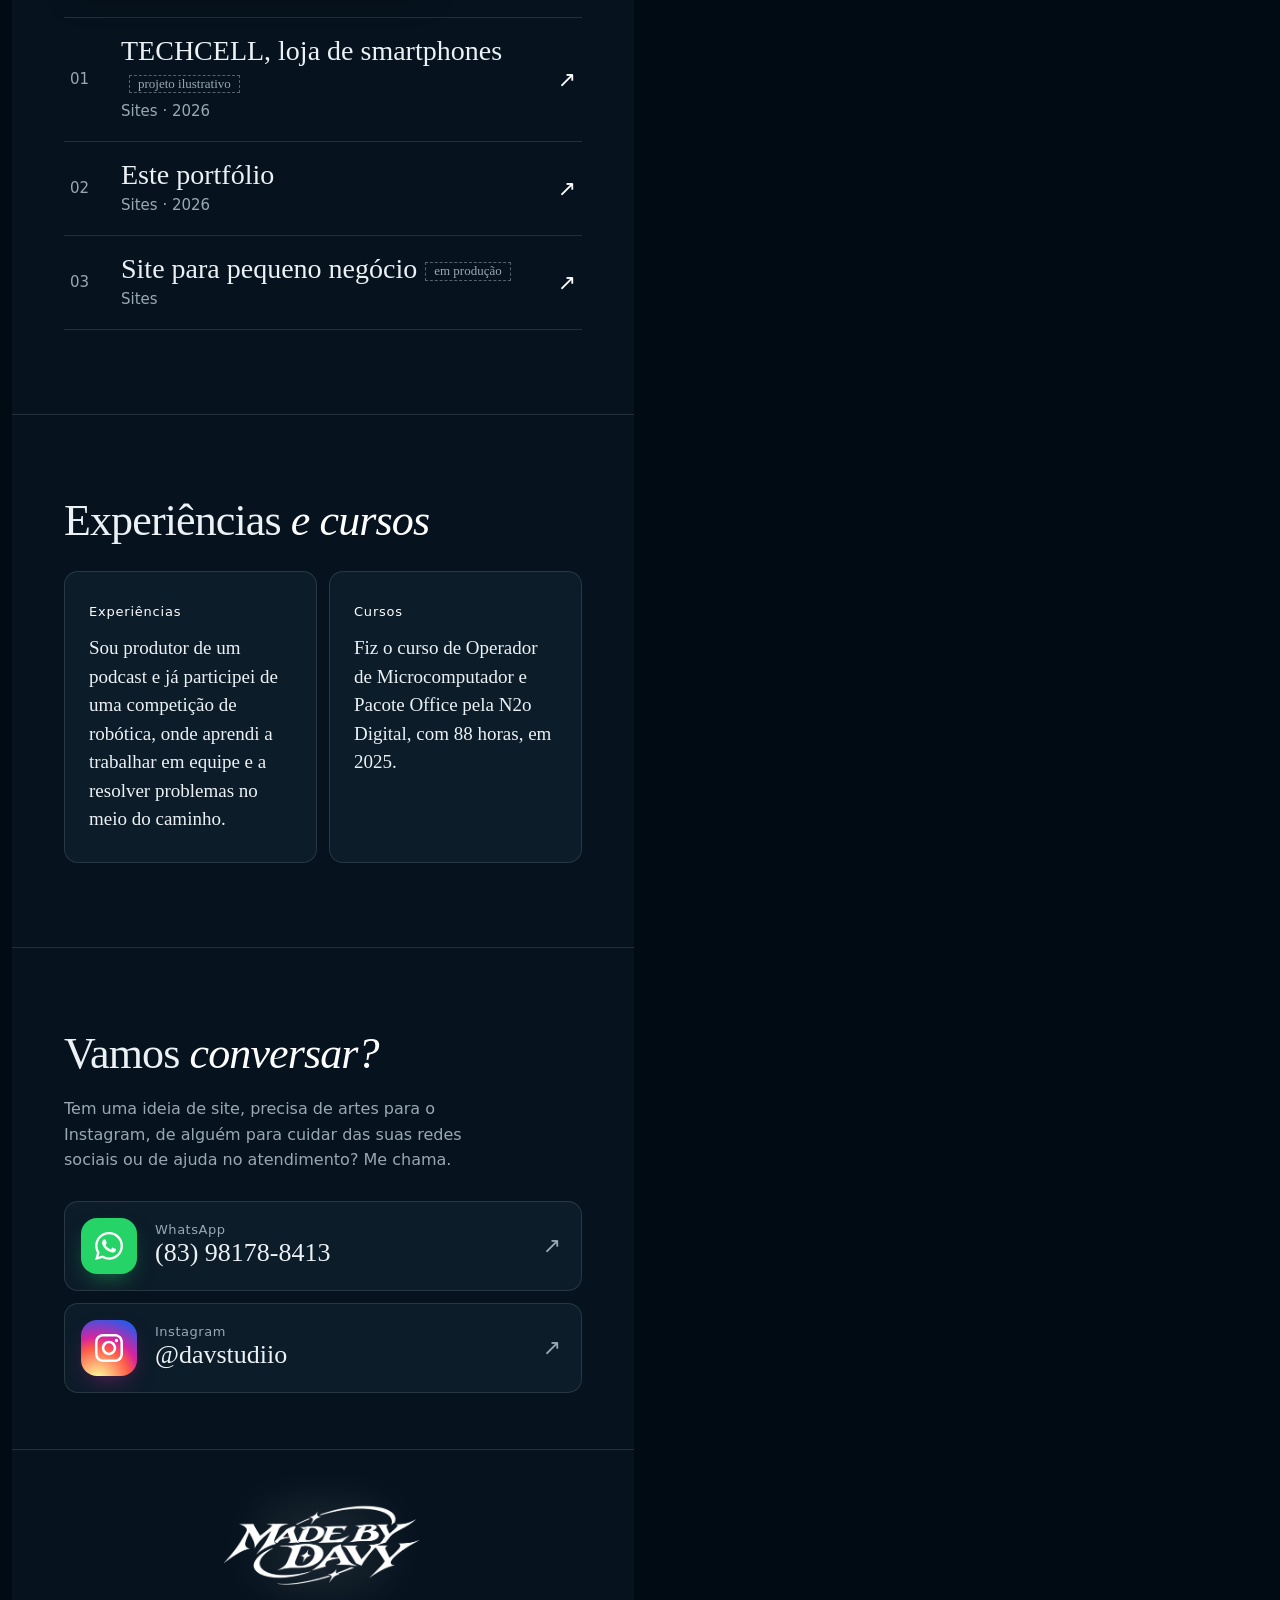
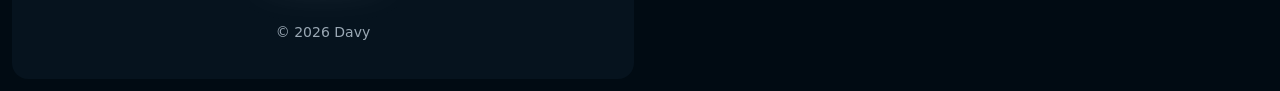
==== commit 596826ab: "Abas de projetos com a mesma pílula de água do menu do topo Co-Authored-By: Claude Opus 5.5 <noreply" ====
--- a/index.html
+++ b/index.html
@@ -138,10 +138,9 @@
 .livro .previa-cel{display:none}
 
 /* abas de projetos: sites, posts e identidade visual */
-.abas{display:inline-flex;gap:4px;max-width:100%;padding:5px;margin-bottom:24px;border-radius:999px;background:rgba(235,241,245,.06);box-shadow:inset 0 1px 1px rgba(255,255,255,.2),inset 0 0 0 1px rgba(235,241,245,.16)}
-.abas button{padding:10px 20px;border:0;border-radius:999px;background:none;color:var(--suave);font:500 15px var(--texto);white-space:nowrap;cursor:pointer;transition:background .25s,color .25s}
-.abas button:hover{color:var(--osso)}
-.abas button[aria-selected="true"]{color:var(--tinta);background:linear-gradient(180deg,#fff,rgba(235,241,245,.8))}
+.abas{margin-bottom:24px}
+.abas .nimbus-item{white-space:nowrap}
+@media (max-width:360px){.abas .nimbus-item{padding:0 9px}}
 .aba-painel{animation:aparece .5s var(--saida)}
 .obras-nota{margin-bottom:18px;color:var(--suave);font-size:15px}
 .obras{display:grid;grid-template-columns:repeat(3,1fr);gap:18px 10px}
@@ -332,7 +331,7 @@
   .secao{padding:56px 22px}.secao h2{font-size:36px}
   .carta p{font-size:18px}
   .menu-folha{columns:1}
-  .abas{display:flex}.abas button{flex:auto;padding:10px 12px;font-size:14px;text-align:center}
+  .abas .nv-ico{display:none}.abas .nimbus-label{position:static;width:auto;height:auto;overflow:visible;clip:auto}
   .obras{grid-template-columns:repeat(2,1fr)}
   .livro button{grid-template-columns:auto 1fr auto;padding:16px 4px}
   .livro b{font-size:22px}
@@ -372,9 +371,9 @@
     <section class="secao entra" id="projetos" data-quadro="proprio">
       <h2>Projetos</h2>
       <div class="abas" role="tablist" aria-label="Categorias de projetos">
-        <button type="button" role="tab" id="aba-sites" aria-controls="painel-sites" aria-selected="true" data-quadro="proprio">Sites</button>
-        <button type="button" role="tab" id="aba-posts" aria-controls="painel-posts" aria-selected="false" tabindex="-1" data-quadro="insta">Posts</button>
-        <button type="button" role="tab" id="aba-marcas" aria-controls="painel-marcas" aria-selected="false" tabindex="-1" data-quadro="marca">Identidade visual</button>
+        <button class="nimbus-item" type="button" role="tab" id="aba-sites" aria-controls="painel-sites" aria-selected="true" data-quadro="proprio" data-fx="spin"><span class="nv-ico"><svg viewBox="0 0 24 24" fill="none" stroke="currentColor" stroke-width="1.8" stroke-linecap="round" stroke-linejoin="round" aria-hidden="true"><circle cx="12" cy="12" r="8.5"/><path d="M3.5 12h17M12 3.5c2.6 2.4 2.6 14.6 0 17M12 3.5c-2.6 2.4-2.6 14.6 0 17"/></svg></span><span class="nimbus-label">Sites</span></button>
+        <button class="nimbus-item" type="button" role="tab" id="aba-posts" aria-controls="painel-posts" aria-selected="false" tabindex="-1" data-quadro="insta" data-fx="pop"><span class="nv-ico"><svg viewBox="0 0 24 24" fill="none" stroke="currentColor" stroke-width="1.8" stroke-linecap="round" stroke-linejoin="round" aria-hidden="true"><rect x="4" y="4" width="16" height="16" rx="3.5"/><circle cx="9" cy="9.5" r="1.6"/><path d="m4.5 17 4.8-4.4 3.2 2.9 2.7-2.4 4.3 3.9"/></svg></span><span class="nimbus-label">Posts</span></button>
+        <button class="nimbus-item" type="button" role="tab" id="aba-marcas" aria-controls="painel-marcas" aria-selected="false" tabindex="-1" data-quadro="marca" data-fx="wave"><span class="nv-ico"><svg viewBox="0 0 24 24" fill="none" stroke="currentColor" stroke-width="1.8" stroke-linecap="round" stroke-linejoin="round" aria-hidden="true"><path d="M12 3.5 19.5 8v8L12 20.5 4.5 16V8Z"/><circle cx="12" cy="12" r="2.6"/></svg></span><span class="nimbus-label">Identidade visual</span></button>
       </div>
       <div class="aba-painel" id="painel-sites" role="tabpanel" aria-labelledby="aba-sites"><ul class="livro" id="livro"></ul></div>
       <div class="aba-painel" id="painel-posts" role="tabpanel" aria-labelledby="aba-posts" hidden>
@@ -578,6 +577,8 @@
     trocarAba(prox); prox.focus();
   });
 });
+/* mesma pílula de água do menu do topo */
+if (window.Waterline) Waterline(document.querySelector(".abas"), { tone: "dark", ativo: 0 });
 
 /* painel de detalhes, crescendo a partir da linha clicada */
 const painel = document.getElementById("painel"); let aberto = 0;
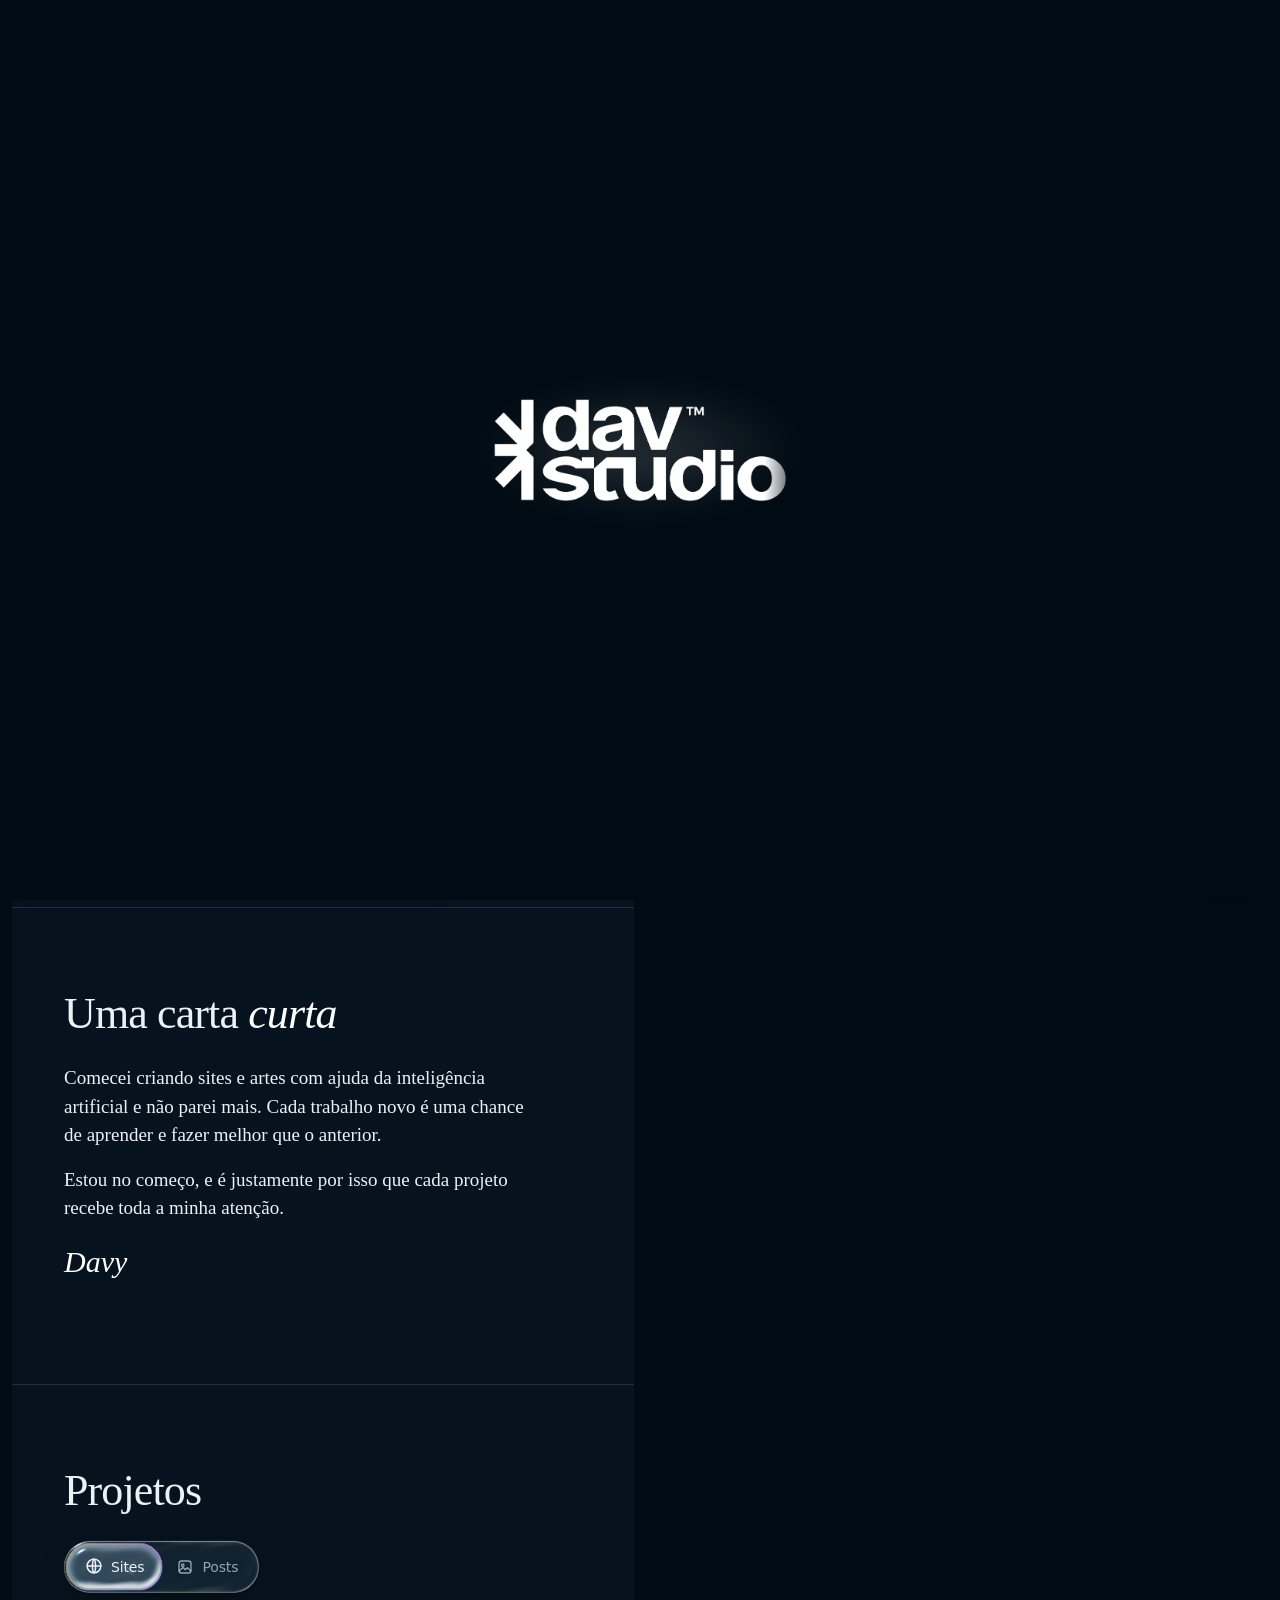
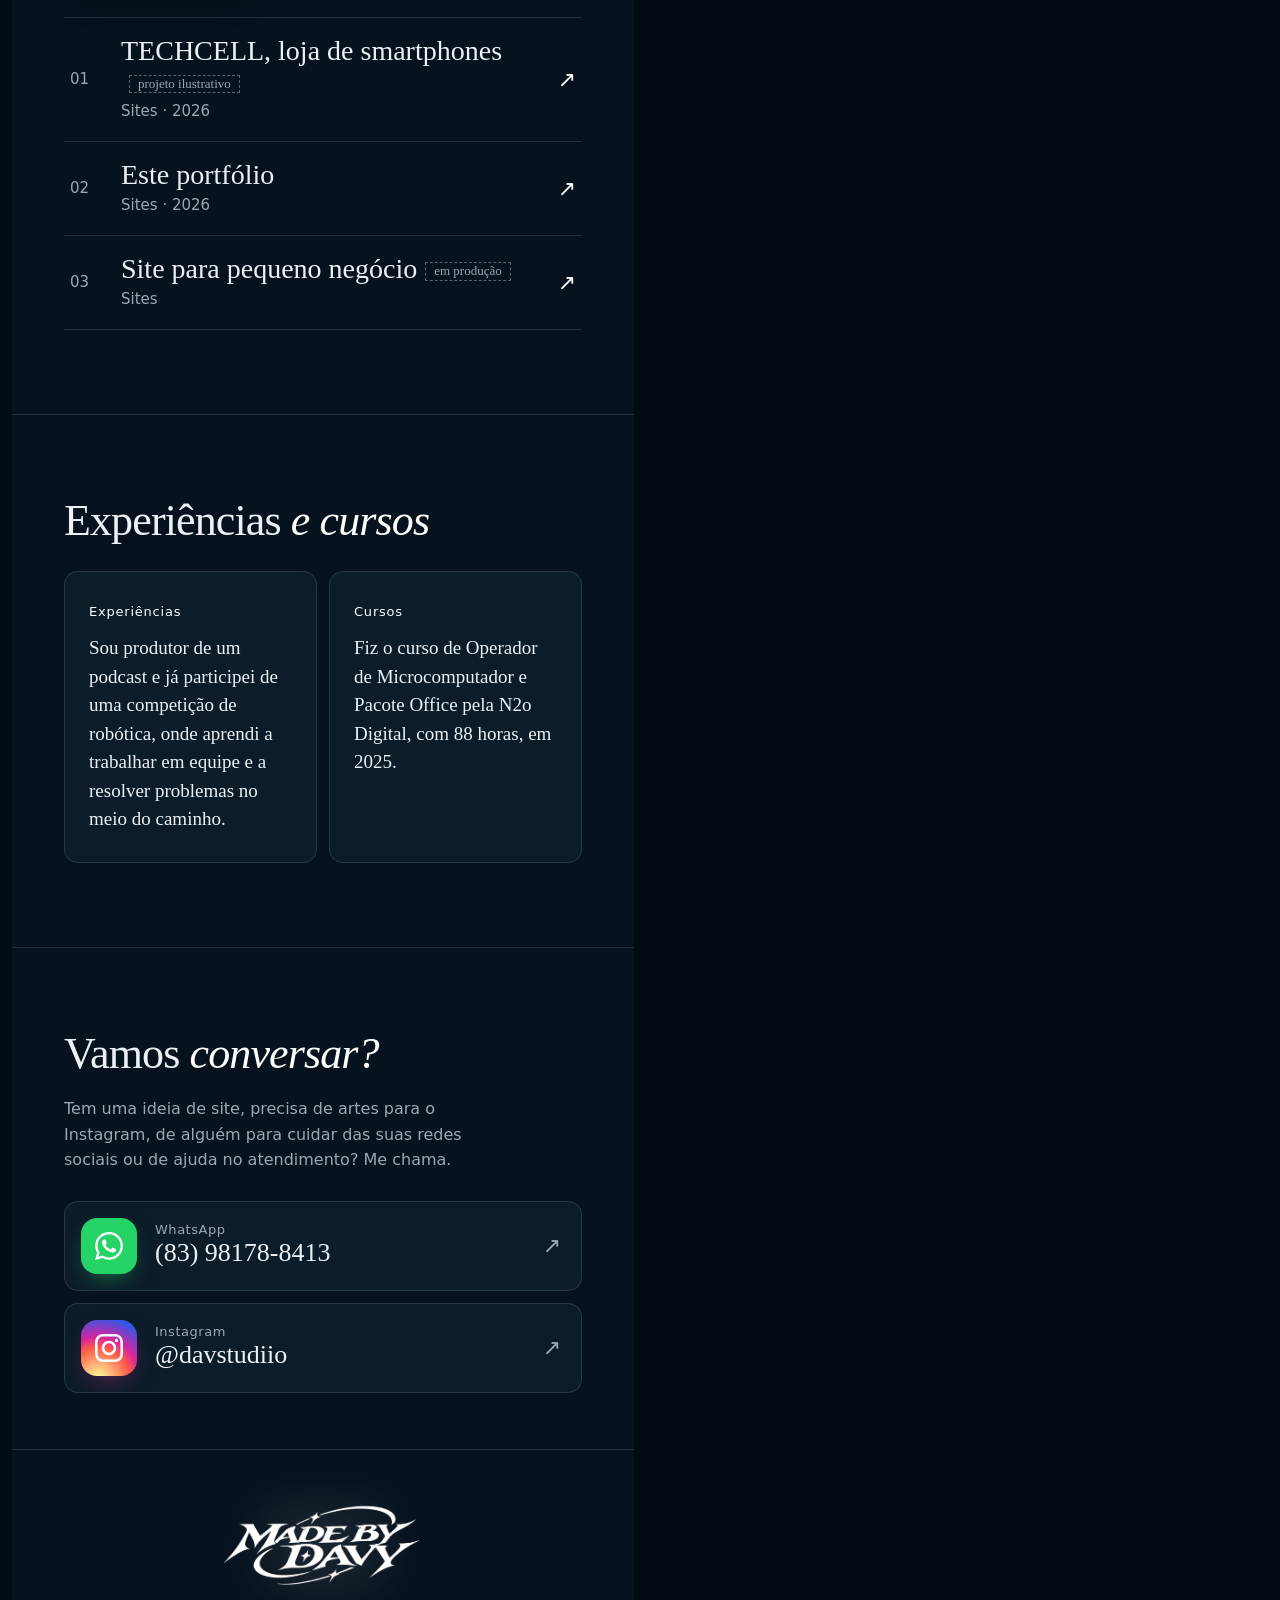
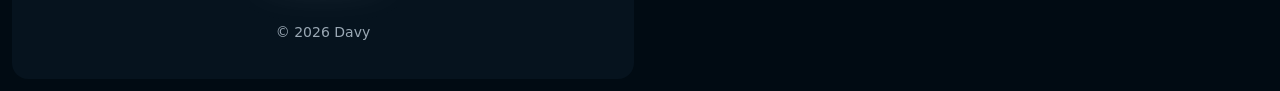
==== commit b26f925e: "Tira a identidade visual do site por enquanto e adiciona contato nos posts Co-Authored-By: Claude Op" ====
--- a/index.html
+++ b/index.html
@@ -8,8 +8,8 @@
 gtag('config', 'G-4ET2LEHL5F');
 </script>
 <meta name="google-site-verification" content="u8LvB6zqidbPJ_lg7L8ZKuDj4T1V-CcwPsqxMYzYj6g">
-<title>dav studio · Sites, artes e identidade visual, por Davy</title>
-<meta name="description" content="Davy, da dav studio, cria sites, artes para Instagram e identidades visuais com inteligência artificial, e administra redes sociais.">
+<title>dav studio · Sites e artes para Instagram, por Davy</title>
+<meta name="description" content="Davy, da dav studio, cria sites e artes para Instagram com inteligência artificial, e administra redes sociais.">
 <meta name="robots" content="index,follow,max-image-preview:large">
 <link rel="canonical" href="https://davstudiio.vercel.app/">
 <meta name="theme-color" content="#010b13">
@@ -17,8 +17,8 @@
 <meta property="og:locale" content="pt_BR">
 <meta property="og:site_name" content="dav studio">
 <meta property="og:url" content="https://davstudiio.vercel.app/">
-<meta property="og:title" content="dav studio · Sites, artes e identidade visual, por Davy">
-<meta property="og:description" content="Sites, artes para Instagram, identidades visuais e gestão de redes sociais.">
+<meta property="og:title" content="dav studio · Sites e artes para Instagram, por Davy">
+<meta property="og:description" content="Sites, artes para Instagram e gestão de redes sociais.">
 <meta property="og:image" content="https://davstudiio.vercel.app/assets/davy.jpg">
 <meta property="og:image:width" content="1000">
 <meta property="og:image:height" content="1333">
@@ -27,7 +27,7 @@
 <script type="application/ld+json">
 {"@context":"https://schema.org","@graph":[
 {"@type":"WebSite","@id":"https://davstudiio.vercel.app/#site","url":"https://davstudiio.vercel.app/","name":"dav studio","inLanguage":"pt-BR","publisher":{"@id":"https://davstudiio.vercel.app/#davy"}},
-{"@type":"Person","@id":"https://davstudiio.vercel.app/#davy","name":"Davy","url":"https://davstudiio.vercel.app/","image":"https://davstudiio.vercel.app/assets/davy.jpg","brand":{"@type":"Brand","name":"dav studio"},"sameAs":["https://www.instagram.com/davstudiio/"],"knowsAbout":["Criação de sites","Artes para Instagram","Identidade visual","Gestão de redes sociais"]}
+{"@type":"Person","@id":"https://davstudiio.vercel.app/#davy","name":"Davy","url":"https://davstudiio.vercel.app/","image":"https://davstudiio.vercel.app/assets/davy.jpg","brand":{"@type":"Brand","name":"dav studio"},"sameAs":["https://www.instagram.com/davstudiio/"],"knowsAbout":["Criação de sites","Artes para Instagram","Gestão de redes sociais"]}
 ]}
 </script>
 <link rel="icon" type="image/png" href="assets/favicon.png">
@@ -150,6 +150,9 @@
 .obras button:hover img,.obras a:hover img{transform:scale(1.04)}
 .obras b{display:block;margin-top:8px;font-family:var(--titulo);font-weight:400;font-size:18px;line-height:1.15}
 .obras small{display:block;margin-top:2px;color:var(--suave);font-size:14px;line-height:1.3}
+.obras-contato{margin-top:32px;padding-top:24px;border-top:1px solid var(--linha)}
+.obras-contato p{margin-bottom:16px;font-family:var(--titulo);font-size:24px;line-height:1.2}
+.obras-contato div{display:flex;flex-wrap:wrap;gap:10px}
 
 .menu-folha{columns:2;column-gap:40px}
 .menu-folha p{break-inside:avoid;display:flex;gap:8px;padding:8px 0;border-bottom:1px dotted rgb(235 241 245/.2)}
@@ -331,6 +334,7 @@
   .secao{padding:56px 22px}.secao h2{font-size:36px}
   .carta p{font-size:18px}
   .menu-folha{columns:1}
+  .obras-contato div{flex-direction:column}.obras-contato .botao{justify-content:center}
   .abas .nv-ico{display:none}.abas .nimbus-label{position:static;width:auto;height:auto;overflow:visible;clip:auto}
   .obras{grid-template-columns:repeat(2,1fr)}
   .livro button{grid-template-columns:auto 1fr auto;padding:16px 4px}
@@ -357,7 +361,7 @@
     <header class="topo"><a class="topo__marca" href="#" aria-label="dav studio, início"><img src="assets/logo-davstudio.png" alt="dav studio" width="777" height="284"></a><nav class="menu-agua" aria-label="Seções"><a class="nimbus-item" href="#sobre" data-fx="wave"><span class="nv-ico"><svg viewBox="0 0 24 24" fill="none" stroke="currentColor" stroke-width="1.8" stroke-linecap="round" stroke-linejoin="round" aria-hidden="true"><circle cx="12" cy="8.5" r="3.8"/><path d="M4.8 20c1.2-3.4 4-5 7.2-5s6 1.6 7.2 5"/></svg></span><span class="nimbus-label">Sobre</span></a><a class="nimbus-item" href="#projetos" data-fx="spin"><span class="nv-ico"><svg viewBox="0 0 24 24" fill="none" stroke="currentColor" stroke-width="1.8" stroke-linecap="round" stroke-linejoin="round" aria-hidden="true"><circle cx="12" cy="12" r="8.5"/><path d="M3.5 12h17M12 3.5c2.6 2.4 2.6 14.6 0 17M12 3.5c-2.6 2.4-2.6 14.6 0 17"/></svg></span><span class="nimbus-label">Projetos</span></a><a class="nimbus-item" href="#experiencias" data-fx="drop"><span class="nv-ico"><svg viewBox="0 0 24 24" fill="none" stroke="currentColor" stroke-width="1.8" stroke-linecap="round" stroke-linejoin="round" aria-hidden="true"><path d="M12 3.5s6 6.4 6 10.6a6 6 0 0 1-12 0C6 9.9 12 3.5 12 3.5Z"/></svg></span><span class="nimbus-label">Experiências</span></a><a class="nimbus-item" href="#contato" data-fx="plane"><span class="nv-ico"><svg viewBox="0 0 24 24" fill="none" stroke="currentColor" stroke-width="1.8" stroke-linecap="round" stroke-linejoin="round" aria-hidden="true"><path d="M21 12.2 3.6 5.4l2.7 6.8-2.7 6.4L21 12.2Zm-14.7 0H13"/></svg></span><span class="nimbus-label">Contato</span></a></nav></header>
     <section class="abre" data-quadro="foto">
       <h1><span class="l"><span>Sites e artes</span></span><span class="l"><span>feitos com cuidado.</span></span></h1>
-      <p>Crio sites, posts para Instagram e identidades visuais usando a inteligência artificial como ferramenta, e administro redes sociais.</p>
+      <p>Crio sites e posts para Instagram usando a inteligência artificial como ferramenta, e administro redes sociais.</p>
       <div class="acoes"><a class="botao botao--cheio" href="https://wa.me/5583981788413?text=Ol%C3%A1%20Davy!%20Vi%20seu%20portf%C3%B3lio%20e%20quero%20conversar." target="_blank" rel="noopener">Chamar no WhatsApp <span class="seta">→</span></a><a class="botao botao--linha" href="#projetos">Ver projetos <span class="seta seta--baixo">↓</span></a></div>
     </section>
 
@@ -373,17 +377,28 @@
       <div class="abas" role="tablist" aria-label="Categorias de projetos">
         <button class="nimbus-item" type="button" role="tab" id="aba-sites" aria-controls="painel-sites" aria-selected="true" data-quadro="proprio" data-fx="spin"><span class="nv-ico"><svg viewBox="0 0 24 24" fill="none" stroke="currentColor" stroke-width="1.8" stroke-linecap="round" stroke-linejoin="round" aria-hidden="true"><circle cx="12" cy="12" r="8.5"/><path d="M3.5 12h17M12 3.5c2.6 2.4 2.6 14.6 0 17M12 3.5c-2.6 2.4-2.6 14.6 0 17"/></svg></span><span class="nimbus-label">Sites</span></button>
         <button class="nimbus-item" type="button" role="tab" id="aba-posts" aria-controls="painel-posts" aria-selected="false" tabindex="-1" data-quadro="insta" data-fx="pop"><span class="nv-ico"><svg viewBox="0 0 24 24" fill="none" stroke="currentColor" stroke-width="1.8" stroke-linecap="round" stroke-linejoin="round" aria-hidden="true"><rect x="4" y="4" width="16" height="16" rx="3.5"/><circle cx="9" cy="9.5" r="1.6"/><path d="m4.5 17 4.8-4.4 3.2 2.9 2.7-2.4 4.3 3.9"/></svg></span><span class="nimbus-label">Posts</span></button>
+        <!-- identidade visual fora das abas por enquanto
         <button class="nimbus-item" type="button" role="tab" id="aba-marcas" aria-controls="painel-marcas" aria-selected="false" tabindex="-1" data-quadro="marca" data-fx="wave"><span class="nv-ico"><svg viewBox="0 0 24 24" fill="none" stroke="currentColor" stroke-width="1.8" stroke-linecap="round" stroke-linejoin="round" aria-hidden="true"><path d="M12 3.5 19.5 8v8L12 20.5 4.5 16V8Z"/><circle cx="12" cy="12" r="2.6"/></svg></span><span class="nimbus-label">Identidade visual</span></button>
+        -->
       </div>
       <div class="aba-painel" id="painel-sites" role="tabpanel" aria-labelledby="aba-sites"><ul class="livro" id="livro"></ul></div>
       <div class="aba-painel" id="painel-posts" role="tabpanel" aria-labelledby="aba-posts" hidden>
         <p class="obras-nota">Projetos ilustrativos: as marcas são fictícias, criadas para mostrar como adapto o visual a cada tipo de cliente. Clique numa arte para ver em slide.</p>
         <div class="obras" id="obras-posts"></div>
+        <div class="obras-contato">
+          <p>Quer posts assim para o seu negócio?</p>
+          <div>
+            <a class="botao botao--cheio" href="https://wa.me/5583981788413?text=Ol%C3%A1%20Davy!%20Vi%20os%20posts%20no%20seu%20portf%C3%B3lio%20e%20quero%20conversar%20sobre%20artes%20para%20o%20meu%20neg%C3%B3cio." target="_blank" rel="noopener">Falar no WhatsApp <span class="seta">→</span></a>
+            <a class="botao botao--linha" href="https://www.instagram.com/davstudiio/" target="_blank" rel="noopener">Ver o Instagram <span class="seta">→</span></a>
+          </div>
+        </div>
       </div>
+      <!-- identidade visual fora das abas por enquanto
       <div class="aba-painel" id="painel-marcas" role="tabpanel" aria-labelledby="aba-marcas" hidden>
         <p class="obras-nota">Projetos conceituais: as marcas são fictícias, criadas para mostrar como construo uma identidade completa. Clique numa marca para ver o estudo de caso.</p>
         <div class="obras" id="obras-marcas"></div>
       </div>
+      -->
     </section>
 
     <section class="secao entra" id="experiencias" data-quadro="pod">
@@ -453,7 +468,7 @@
 </dialog>
 
 <script src="assets/waterline.js"></script>
-<script src="identidade/marcas.js"></script>
+<!-- identidade visual fora do site por enquanto: <script src="identidade/marcas.js"></script> -->
 <script>
 /* ---------- tela de carregamento ---------- */
 (() => {
@@ -521,7 +536,7 @@
 
 /* palco */
 const palco = document.getElementById("palco");
-Object.keys(PECAS).forEach(k => { const d = document.createElement("div"); d.className = `q q-${k}`; d.dataset.q = k; d.innerHTML = PECAS[k](); palco.prepend(d); });
+Object.keys(PECAS).filter(k => k !== "marca").forEach(k => { const d = document.createElement("div"); d.className = `q q-${k}`; d.dataset.q = k; d.innerHTML = PECAS[k](); palco.prepend(d); });
 palco.querySelector('[data-q="foto"]').classList.add("on");
 let atual = "foto";
 function mostrar(q){
@@ -553,7 +568,8 @@
 
 /* aba de identidade visual: cada marca abre o seu estudo de caso */
 const CAPAS_MARCAS = {vertice:"vertice-sacola",aurea:"aurea-serum",monarch:"monarch-pote",nord:"nord-fachada",pulse:"pulse-app","casa-botanica":"casa-copo"};
-document.getElementById("obras-marcas").innerHTML = (typeof MARCAS !== "undefined" ? MARCAS : []).map(m => `<a href="identidade-visual.html#/${m.slug}"><span><img src="assets/identidade/${CAPAS_MARCAS[m.slug]}.jpg" alt="Identidade visual da ${m.nome}" loading="lazy"></span><b>${m.nome}</b><small>${m.segmento}</small></a>`).join("");
+const obrasMarcas = document.getElementById("obras-marcas");
+if (obrasMarcas) obrasMarcas.innerHTML = (typeof MARCAS !== "undefined" ? MARCAS : []).map(m => `<a href="identidade-visual.html#/${m.slug}"><span><img src="assets/identidade/${CAPAS_MARCAS[m.slug]}.jpg" alt="Identidade visual da ${m.nome}" loading="lazy"></span><b>${m.nome}</b><small>${m.segmento}</small></a>`).join("");
 
 /* troca de abas: mostra só a categoria escolhida e acompanha no palco */
 const secaoProjetos = document.getElementById("projetos");
@@ -643,9 +659,10 @@
 });
 
 /* contato: projetos passando em slides */
+const VITRINE = PROJETOS.filter(p => p.q !== "marca");
 function montarSlides(alvo){
-  const lista = PROJETOS.map(p => `<div class="slide q-${p.q}">${PECAS[p.q]()}<b class="tit">${p.titulo}</b></div>`).join("");
-  alvo.innerHTML = `<div class="slides">${lista}</div><div class="pontos">${PROJETOS.map(() => "<i></i>").join("")}</div>`;
+  const lista = VITRINE.map(p =>`<div class="slide q-${p.q}">${PECAS[p.q]()}<b class="tit">${p.titulo}</b></div>`).join("");
+  alvo.innerHTML = `<div class="slides">${lista}</div><div class="pontos">${VITRINE.map(() => "<i></i>").join("")}</div>`;
   const ss = [...alvo.querySelectorAll(".slide")], ps = [...alvo.querySelectorAll(".pontos i")]; let n = 0;
   const ir = () => {
     ss.forEach((e,i) => {
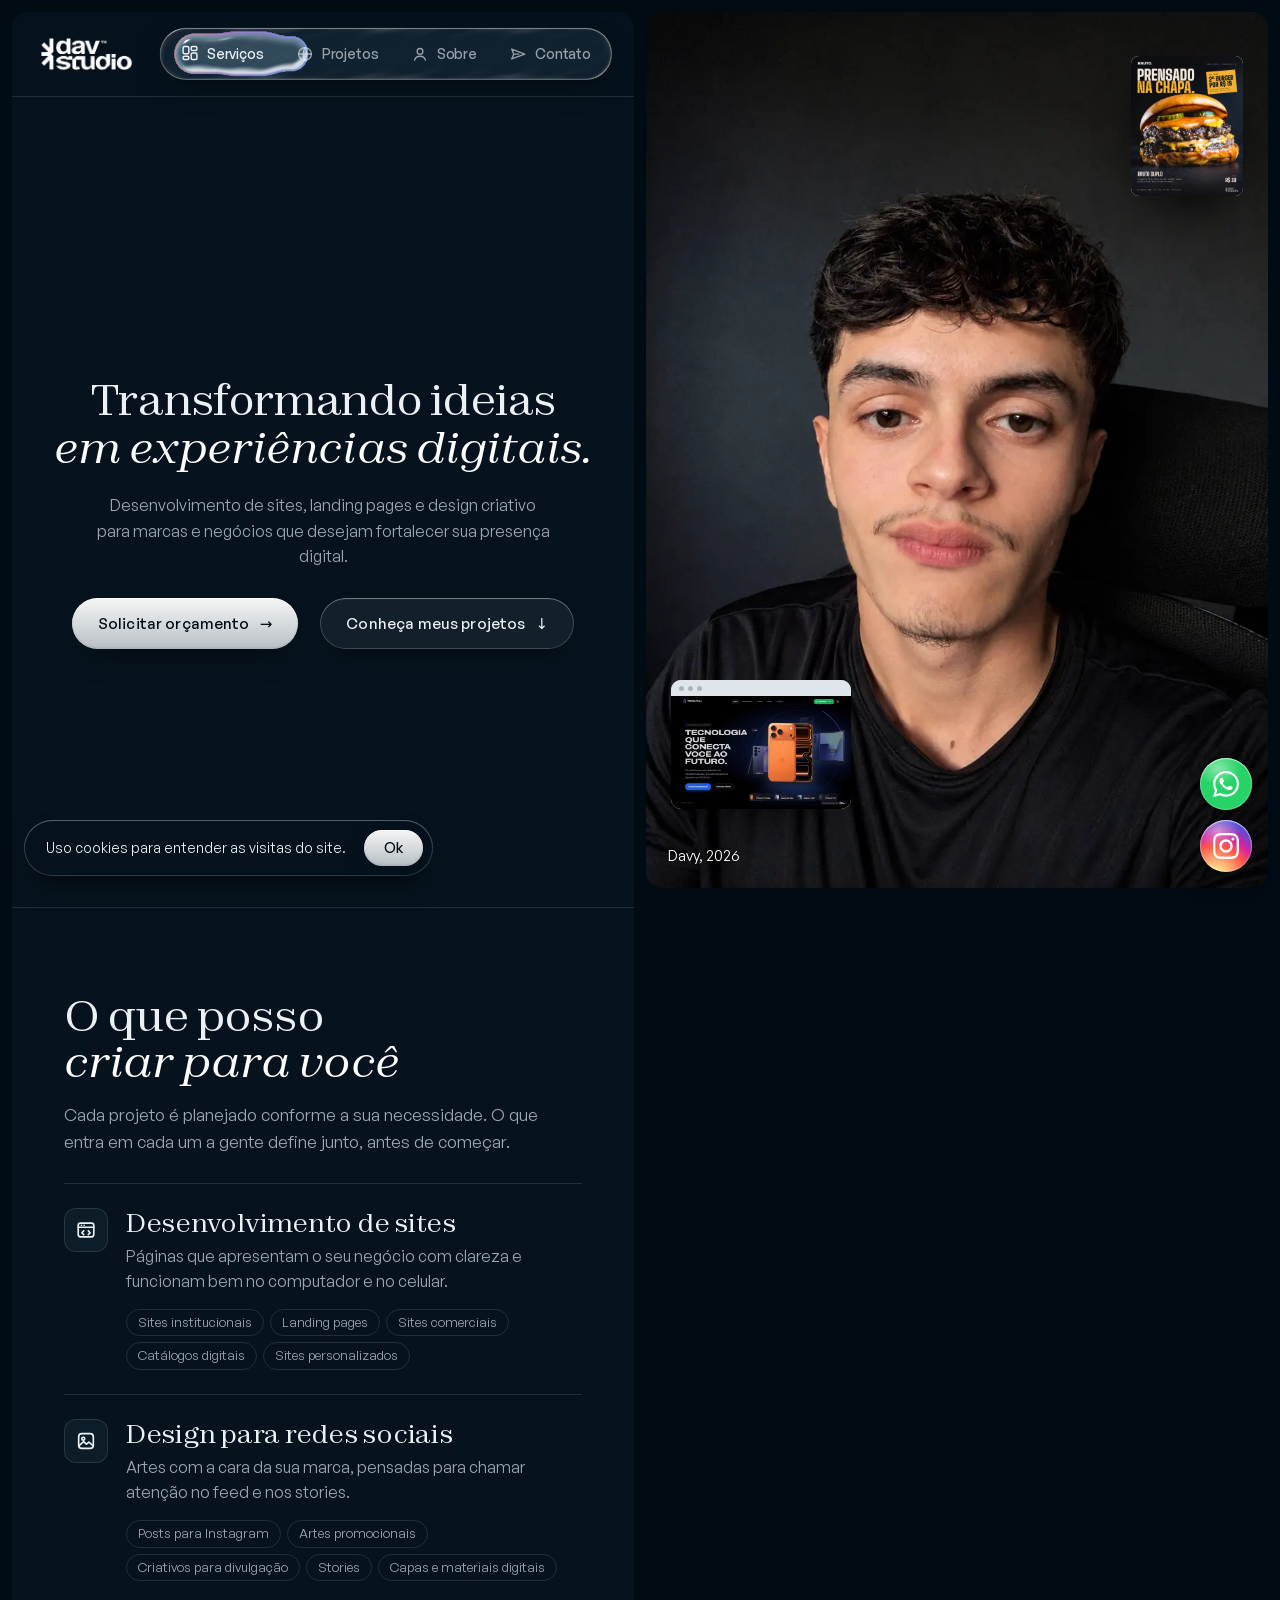
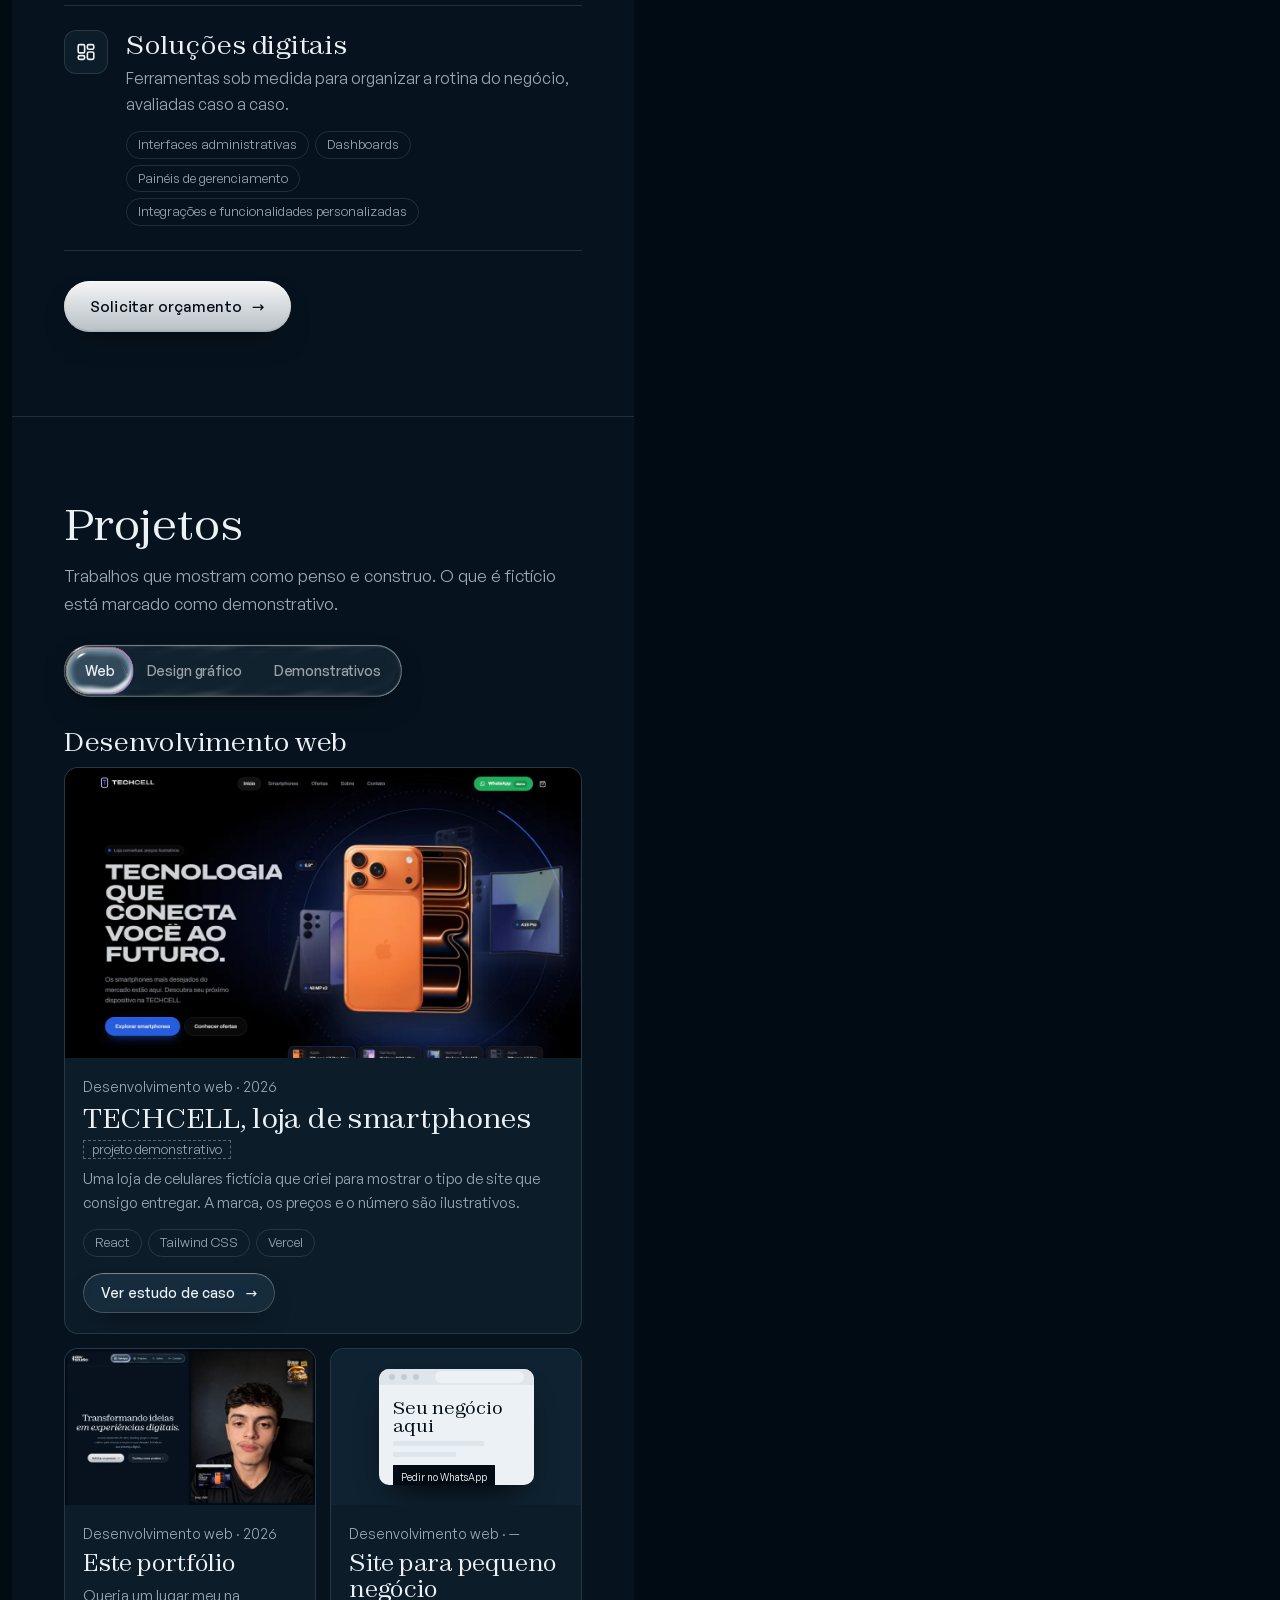
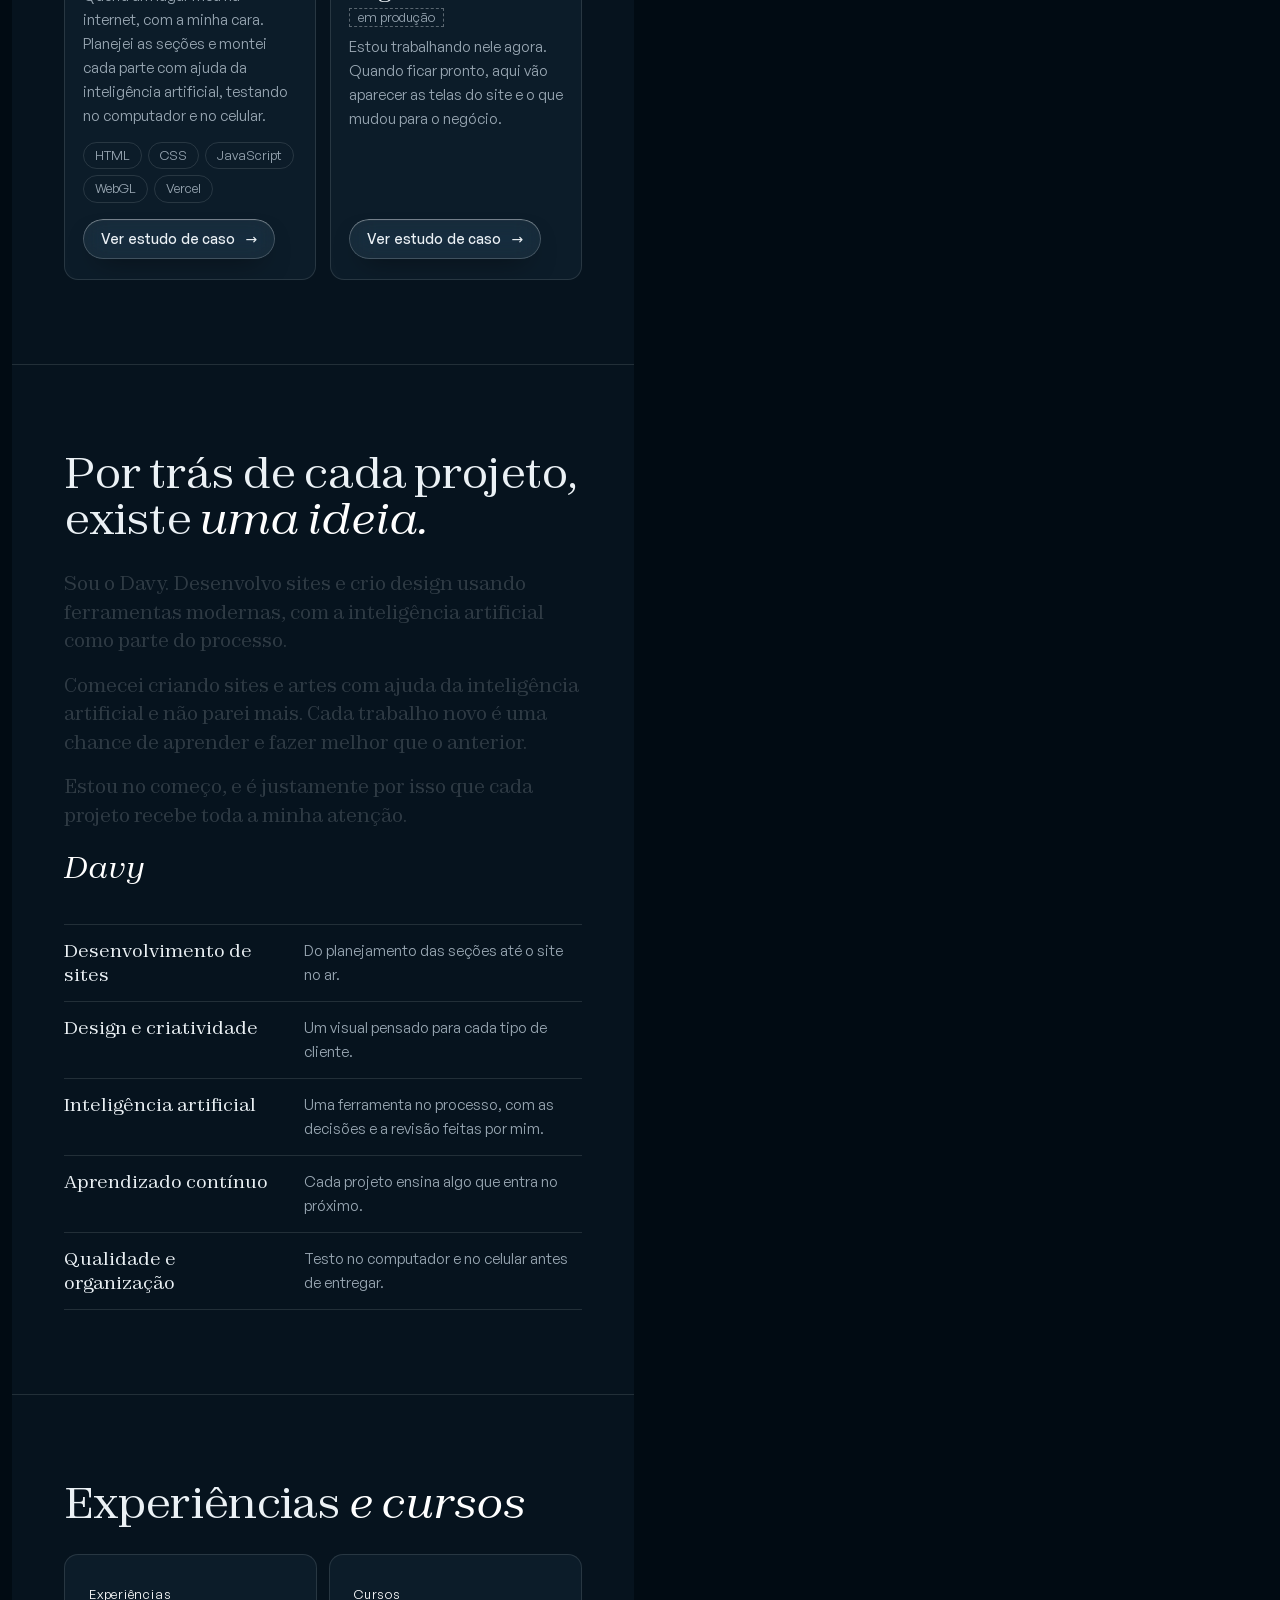
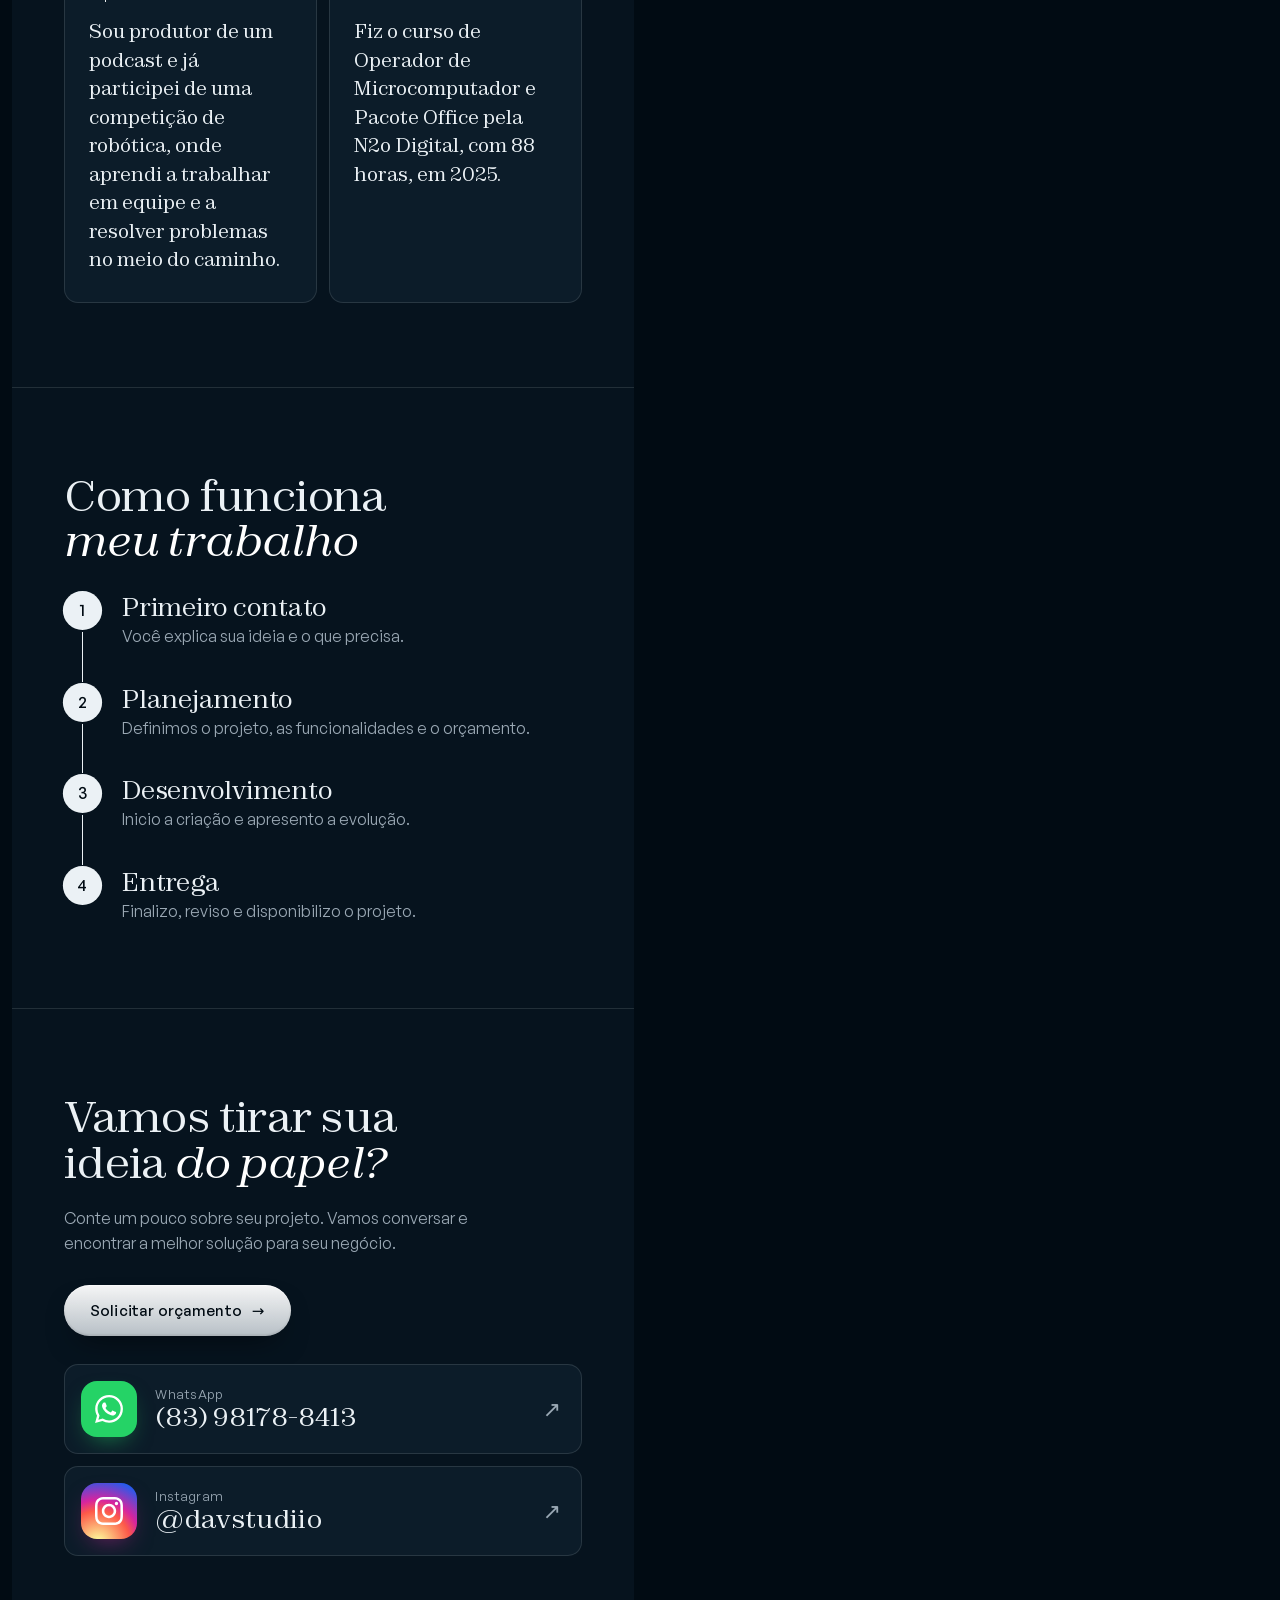
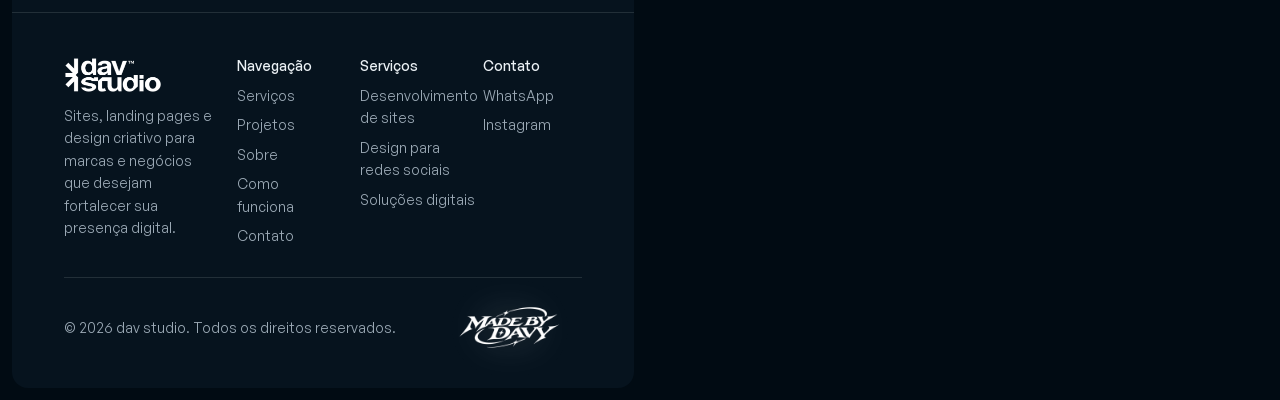
==== commit f3d25722: "Reformula o portfólio: novo início, serviços, estudos de caso, processo e rodapé Co-Authored-By: Cla" ====
--- a/index.html
+++ b/index.html
@@ -8,8 +8,8 @@
 gtag('config', 'G-4ET2LEHL5F');
 </script>
 <meta name="google-site-verification" content="u8LvB6zqidbPJ_lg7L8ZKuDj4T1V-CcwPsqxMYzYj6g">
-<title>dav studio · Sites e artes para Instagram, por Davy</title>
-<meta name="description" content="Davy, da dav studio, cria sites e artes para Instagram com inteligência artificial, e administra redes sociais.">
+<title>dav studio · Sites, landing pages e design, por Davy</title>
+<meta name="description" content="dav studio é o estúdio de Davy: desenvolvimento de sites, landing pages e design criativo para marcas e negócios que desejam fortalecer sua presença digital.">
 <meta name="robots" content="index,follow,max-image-preview:large">
 <link rel="canonical" href="https://davstudiio.vercel.app/">
 <meta name="theme-color" content="#010b13">
@@ -17,24 +17,34 @@
 <meta property="og:locale" content="pt_BR">
 <meta property="og:site_name" content="dav studio">
 <meta property="og:url" content="https://davstudiio.vercel.app/">
-<meta property="og:title" content="dav studio · Sites e artes para Instagram, por Davy">
-<meta property="og:description" content="Sites, artes para Instagram e gestão de redes sociais.">
-<meta property="og:image" content="https://davstudiio.vercel.app/assets/davy.jpg">
-<meta property="og:image:width" content="1000">
-<meta property="og:image:height" content="1333">
-<meta property="og:image:alt" content="Foto do Davy, da dav studio">
-<meta name="twitter:card" content="summary">
+<meta property="og:title" content="dav studio · Sites, landing pages e design, por Davy">
+<meta property="og:description" content="Desenvolvimento de sites, landing pages e design criativo para marcas e negócios.">
+<meta property="og:image" content="https://davstudiio.vercel.app/assets/og-image.jpg">
+<meta property="og:image:width" content="1200">
+<meta property="og:image:height" content="630">
+<meta property="og:image:alt" content="dav studio: transformando ideias em experiências digitais">
+<meta name="twitter:card" content="summary_large_image">
 <script type="application/ld+json">
 {"@context":"https://schema.org","@graph":[
 {"@type":"WebSite","@id":"https://davstudiio.vercel.app/#site","url":"https://davstudiio.vercel.app/","name":"dav studio","inLanguage":"pt-BR","publisher":{"@id":"https://davstudiio.vercel.app/#davy"}},
-{"@type":"Person","@id":"https://davstudiio.vercel.app/#davy","name":"Davy","url":"https://davstudiio.vercel.app/","image":"https://davstudiio.vercel.app/assets/davy.jpg","brand":{"@type":"Brand","name":"dav studio"},"sameAs":["https://www.instagram.com/davstudiio/"],"knowsAbout":["Criação de sites","Artes para Instagram","Gestão de redes sociais"]}
+{"@type":"Person","@id":"https://davstudiio.vercel.app/#davy","name":"Davy","url":"https://davstudiio.vercel.app/","image":"https://davstudiio.vercel.app/assets/davy.jpg","worksFor":{"@id":"https://davstudiio.vercel.app/#studio"},"knowsAbout":["Desenvolvimento de sites","Design para redes sociais"]},
+{"@type":"Organization","@id":"https://davstudiio.vercel.app/#studio","name":"dav studio","url":"https://davstudiio.vercel.app/","logo":"https://davstudiio.vercel.app/assets/logo-davstudio.png","founder":{"@id":"https://davstudiio.vercel.app/#davy"},"sameAs":["https://www.instagram.com/davstudiio/"],"makesOffer":[{"@type":"Offer","itemOffered":{"@type":"Service","name":"Desenvolvimento de sites"}},{"@type":"Offer","itemOffered":{"@type":"Service","name":"Design para redes sociais"}},{"@type":"Offer","itemOffered":{"@type":"Service","name":"Soluções digitais"}}]}
 ]}
 </script>
 <link rel="icon" type="image/png" href="assets/favicon.png">
 <link rel="apple-touch-icon" href="assets/apple-touch-icon.png">
-<link href="https://api.fontshare.com/v2/css?f[]=zodiak@400,401,500,700&display=swap" rel="stylesheet">
-<link href="https://api.fontshare.com/v2/css?f[]=general-sans@400,500,600&display=swap" rel="stylesheet">
+<script>
+/* na primeira visita o conteúdo espera a abertura terminar, com as fontes já prontas */
+try { if (!sessionStorage.getItem("dav-abertura") && !matchMedia("(prefers-reduced-motion: reduce)").matches) document.documentElement.classList.add("abrindo"); } catch {}
+</script>
+<link rel="preload" as="font" type="font/woff2" href="assets/fontes/zodiak-400-normal.woff2" crossorigin>
+<link rel="preload" as="font" type="font/woff2" href="assets/fontes/general-sans-400-normal.woff2" crossorigin>
+<link rel="preload" as="image" href="assets/davy.webp">
 <style>
+@font-face{font-family:Zodiak;src:url(assets/fontes/zodiak-400-normal.woff2) format("woff2");font-weight:400;font-style:normal;font-display:swap}
+@font-face{font-family:Zodiak;src:url(assets/fontes/zodiak-400-italic.woff2) format("woff2");font-weight:400;font-style:italic;font-display:swap}
+@font-face{font-family:"General Sans";src:url(assets/fontes/general-sans-400-normal.woff2) format("woff2");font-weight:400;font-style:normal;font-display:swap}
+@font-face{font-family:"General Sans";src:url(assets/fontes/general-sans-500-normal.woff2) format("woff2");font-weight:500 600;font-style:normal;font-display:swap}
 :root{
   --fundo:#010b13;--cartao:#06131e;--cartao-2:#0c1c29;--linha:rgb(235 241 245/.12);
   --osso:#ebf1f5;--suave:#9aa8b4;--mech:#ebf1f5;--mech-luz:#ffffff;--tinta:#010b13;
@@ -48,7 +58,7 @@
 :focus-visible{outline:2px solid var(--mech-luz);outline-offset:4px}
 
 .pagina{display:grid;grid-template-columns:1fr 1fr;gap:12px;padding:12px}
-.cartao{background:var(--cartao);border-radius:16px;overflow:hidden;position:relative}
+.cartao{background:var(--cartao);border-radius:16px;overflow:clip;position:relative}
 
 /* faixa = onda do podcast; reage à velocidade da rolagem */
 .topo{display:flex;justify-content:space-between;align-items:center;gap:16px;padding:16px 22px 16px 28px;border-bottom:1px solid var(--linha);font-size:14px}
@@ -66,15 +76,16 @@
 .carregando__frente{position:absolute;inset:0;-webkit-mask-image:linear-gradient(90deg,#000 calc(var(--p,0%) - 6%),transparent calc(var(--p,0%) + 6%));mask-image:linear-gradient(90deg,#000 calc(var(--p,0%) - 6%),transparent calc(var(--p,0%) + 6%))}
 /* a capa só começa a entrar depois do carregamento */
 body.carregando-ativo .abre *{animation-play-state:paused!important}
+.abrindo main{visibility:hidden}
 
 /* ---------- abertura ---------- */
 .abre{min-height:calc(100svh - 90px);display:flex;flex-direction:column;align-items:center;justify-content:center;text-align:center;padding:48px 40px}
 .marca{font-family:var(--titulo);font-size:28px;font-weight:500;letter-spacing:.01em}
-.abre h1{font-family:var(--titulo);font-weight:400;font-size:clamp(44px,4.2vw,64px);line-height:.98;letter-spacing:-.02em;margin:22px 0 20px}
+.abre h1{font-family:var(--titulo);font-weight:400;font-size:clamp(38px,3.4vw,60px);line-height:1.04;text-wrap:balance;letter-spacing:-.02em;margin:22px 0 20px}
 .abre h1 .l{display:block;overflow:hidden;padding-bottom:.06em}
 .abre h1 .l span{display:inline-block;transform:translateY(105%);animation:sobe 1.1s var(--saida) forwards}
 .abre h1 .l:nth-child(2) span{animation-delay:.12s;font-style:italic;color:var(--mech-luz)}
-.abre p{max-width:36ch;color:var(--suave);opacity:0;animation:aparece .9s var(--saida) .45s forwards}
+.abre p{max-width:46ch;color:var(--suave);opacity:0;animation:aparece .9s var(--saida) .45s forwards}
 .acoes{display:flex;flex-wrap:wrap;justify-content:center;gap:22px;margin-top:28px;opacity:0;animation:aparece .9s var(--saida) .6s forwards}
 .links{display:flex;gap:22px;margin-top:38px;font-size:15px;opacity:0;animation:aparece .9s var(--saida) .75s forwards}
 .links a{text-decoration:none;position:relative}
@@ -116,31 +127,16 @@
 
 /* ---------- seções ---------- */
 .secao{padding:84px 52px;border-top:1px solid var(--linha)}
-.secao h2{font-family:var(--titulo);font-weight:400;font-size:44px;letter-spacing:-.02em;line-height:1;margin-bottom:28px}
+.secao h2{font-family:var(--titulo);font-weight:400;font-size:44px;letter-spacing:-.02em;line-height:1.04;margin-bottom:28px;text-wrap:balance}
 .secao h2 em{font-style:italic;color:var(--mech-luz)}
 .carta p{max-width:50ch;margin-bottom:16px;font-size:19px;font-family:var(--titulo);line-height:1.5}
 .carta .palavra{opacity:.18;transition:opacity .5s ease}
 .carta .palavra.acesa{opacity:1}
 .carta .ass{font-family:var(--titulo);font-style:italic;font-size:30px;color:var(--mech-luz);margin-top:8px}
 
-/* projetos: livro-razão com miniatura */
-.livro{list-style:none;padding:0}
-.livro li{border-top:1px solid var(--linha)}
-.livro li:last-child{border-bottom:1px solid var(--linha)}
-.livro button{all:unset;box-sizing:border-box;width:100%;display:grid;grid-template-columns:auto 1fr auto;gap:18px;align-items:center;padding:18px 6px;cursor:pointer;transition:padding .35s var(--saida),background .3s}
-.livro button:hover,.livro button:focus-visible,.livro li.ativo button{background:var(--cartao-2);padding-left:16px;padding-right:16px}
-.livro .nr{font-size:15px;color:var(--suave);font-variant-numeric:tabular-nums;width:2.2em}
-.livro b{display:block;font-family:var(--titulo);font-weight:400;font-size:28px;line-height:1.1}
-.livro small{display:block;color:var(--suave);font-size:15px;margin-top:2px}
-.livro .seta{font-size:22px;color:var(--mech-luz);transition:transform .35s var(--saida)}
-.livro button:hover .seta{transform:translate(4px,-4px)}
 .selo{display:inline-block;margin-left:8px;padding:1px 8px;border:1px dashed rgb(235 241 245/.35);font-size:13px;color:var(--suave);vertical-align:middle}
-.livro .previa-cel{display:none}
-
-/* abas de projetos: sites, posts e identidade visual */
-.abas{margin-bottom:24px}
-.abas .nimbus-item{white-space:nowrap}
-@media (max-width:360px){.abas .nimbus-item{padding:0 9px}}
+
+/* abas de projetos */
 .aba-painel{animation:aparece .5s var(--saida)}
 .obras-nota{margin-bottom:18px;color:var(--suave);font-size:15px}
 .obras{display:grid;grid-template-columns:repeat(3,1fr);gap:18px 10px}
@@ -210,7 +206,7 @@
 .palco .q.sai{clip-path:inset(0 0 100% 0);z-index:1}
 .palco .q>*{transform:scale(1.08);transition:transform 1.4s var(--saida)}
 .palco .q.on>*{transform:none}
-.q-foto .img{position:absolute;inset:0;background:url(assets/davy.jpg) center 22%/cover}
+.q-foto .img{position:absolute;inset:0;background:url(assets/davy.webp) center 22%/cover}
 .q-foto{animation:respira 12s ease-in-out infinite alternate}
 @keyframes respira{to{background-position:center 30%}}
 .q-carta{background:#ebf1f5}
@@ -218,7 +214,8 @@
 .frase span,.frase em{display:block}.frase em{font-style:italic}
 .q-contato{background:#03101a}
 .q-site{background:#0f2231}.q-proprio{background:#081723}.q-techcell{background:#050b18}.q-insta{background:#0a1a27}.q-pod{background:#010910}
-.foto-livre{position:absolute;inset:0;background:url(assets/microfone.jpg) 38% center/cover}
+.foto-livre{position:absolute;inset:0;background:#010910 38% center/cover}
+.carregado .foto-livre{background-image:url(assets/microfone.webp)}
 .foto-livre::after{content:"";position:absolute;inset:0;background:linear-gradient(115deg,rgb(1 11 19/.55),transparent 60%),linear-gradient(0deg,rgb(1 11 19/.6),transparent 40%);mix-blend-mode:normal}
 .q-pod .foto-livre{filter:grayscale(1) contrast(1.08)}.q-marca{background:var(--osso)}
 .legenda{position:absolute;left:22px;bottom:20px;z-index:5;font-size:15px;color:#fff;text-shadow:0 1px 10px rgb(0 0 0/.6)}
@@ -265,7 +262,7 @@
 .marca-peca .cores{display:flex;gap:8px}.marca-peca .cores i{width:34px;height:34px;border-radius:4px}
 
 /* ---------- painel de detalhes ---------- */
-dialog{width:min(1100px,calc(100vw - 32px));height:min(720px,calc(100svh - 32px));max-width:none;max-height:none;padding:0;border:1px solid var(--linha);border-radius:16px;background:var(--cartao);color:var(--osso);overflow:hidden}
+dialog{margin:auto;width:min(1100px,calc(100vw - 32px));height:min(720px,calc(100svh - 32px));max-width:none;max-height:none;padding:0;border:1px solid var(--linha);border-radius:16px;background:var(--cartao);color:var(--osso);overflow:hidden}
 dialog::backdrop{background:rgb(1 8 14/.82)}
 dialog[open]{animation:painel .6s var(--saida)}
 dialog[open]::backdrop{animation:fundo .4s ease}
@@ -295,16 +292,21 @@
 .artes__pontos{display:flex;gap:8px}
 .artes__pontos button{width:8px;height:8px;padding:0;border:0;border-radius:99px;background:rgba(235,241,245,.3);cursor:pointer;transition:width .35s var(--saida),background .25s}
 .artes__pontos button[aria-current="true"]{width:24px;background:var(--osso)}
-.det .txt{padding:52px 44px 28px 32px;display:flex;flex-direction:column;overflow:auto}
+.det .txt{padding:36px 44px 22px 32px;display:flex;flex-direction:column;overflow:auto}
 .det .txt>*{animation:aparece .7s var(--saida) both}.det .txt>:nth-child(2){animation-delay:.05s}.det .txt>:nth-child(3){animation-delay:.1s}.det .txt>:nth-child(4){animation-delay:.15s}
 .det .meta{color:var(--mech-luz);font-size:15px}
-.det h3{font-family:var(--titulo);font-weight:400;font-size:clamp(34px,3.6vw,50px);line-height:1.02;letter-spacing:-.02em;margin:8px 0 18px}
-.det .desc{color:var(--suave);font-size:18px;max-width:46ch}
-.ficha{display:grid;grid-template-columns:repeat(3,1fr);margin:26px 0;border-top:1px solid var(--linha);border-bottom:1px solid var(--linha)}
-.ficha div{padding:14px 12px 14px 0}.ficha div+div{padding-left:12px;border-left:1px solid var(--linha)}
-.ficha dt{font-size:13px;letter-spacing:.02em;color:var(--suave)}.ficha dd{margin:2px 0 0;font-size:18px}
+.det h3{font-family:var(--titulo);font-weight:400;font-size:clamp(30px,2.9vw,40px);line-height:1.04;letter-spacing:-.02em;margin:4px 0 12px;text-wrap:balance}
+.det .desc{color:var(--suave);font-size:16px;max-width:52ch}
+.ficha{display:grid;grid-template-columns:repeat(3,1fr);margin:16px 0;border-top:1px solid var(--linha);border-bottom:1px solid var(--linha)}
+.ficha div{padding:9px 12px 9px 0}.ficha div+div{padding-left:12px;border-left:1px solid var(--linha)}
+.ficha dt{font-size:13px;letter-spacing:.02em;color:var(--suave)}.ficha dd{margin:0;font-size:16px}
 .acoes-det{display:flex;flex-wrap:wrap;gap:10px}
-.det .nav-det{display:flex;justify-content:space-between;align-items:center;margin-top:auto;padding-top:20px;font-size:15px;color:var(--suave)}
+.det__sub{margin:0 0 6px;font:500 14px var(--texto);color:var(--suave)}
+.det__lista{display:grid;gap:4px;margin:0 0 16px;padding:0;list-style:none}
+.det__lista li{position:relative;padding-left:16px;font-size:15px;line-height:1.4}
+.det__lista li::before{content:"";position:absolute;left:0;top:.6em;width:6px;height:6px;border-radius:50%;background:var(--osso)}
+.det .etiquetas{margin-bottom:18px}
+.det .nav-det{gap:10px;flex-wrap:wrap;display:flex;justify-content:space-between;align-items:center;margin-top:auto;padding-top:20px;font-size:15px;color:var(--suave)}
 .fechar{position:absolute;top:16px;right:16px;z-index:5;width:44px;height:44px;border-radius:50%;border:0;color:var(--osso);background:rgba(235,241,245,.1);-webkit-backdrop-filter:blur(12px) saturate(1.3);backdrop-filter:blur(12px) saturate(1.3);box-shadow:inset 0 1px 1px rgba(255,255,255,.35),inset 0 0 0 1px rgba(235,241,245,.22),0 10px 24px -10px rgba(0,0,0,.7);font-size:20px;cursor:pointer;transition:transform .3s var(--saida)}
 .fechar:hover{transform:rotate(90deg)}
 .flutua{position:fixed;right:28px;bottom:max(28px,env(safe-area-inset-bottom));z-index:40;display:flex;flex-direction:column;gap:10px;opacity:0;transform:translateY(16px);transition:opacity .6s var(--saida),transform .6s var(--saida)}
@@ -319,29 +321,169 @@
 .flutua__item--zap{--marca:#25d366}
 .flutua__item--insta{--marca:radial-gradient(circle at 30% 107%,#fdf497 0%,#fdf497 5%,#fd5949 45%,#d6249f 60%,#285aeb 90%)}
 
-/* ---------- celular ---------- */
+/* ---------- reforma: navegação fixa, serviços, estudos de caso, processo, orçamento ---------- */
+html{scrollbar-color:#2a3d4d var(--fundo)}
+section[id]{scroll-margin-top:84px}
+.pular{position:fixed;left:16px;top:-60px;z-index:120;padding:10px 16px;border-radius:999px;background:var(--osso);color:var(--tinta);font-weight:500;text-decoration:none;transition:top .25s var(--saida)}
+.pular:focus{top:16px}
+.topo{position:sticky;top:0;z-index:30;background:color-mix(in srgb,var(--cartao) 90%,transparent);-webkit-backdrop-filter:blur(14px);backdrop-filter:blur(14px)}
+.secao__intro{max-width:50ch;margin:-12px 0 28px;color:var(--suave);font-size:17px}
+.secao h3{font-family:var(--titulo);font-weight:400;letter-spacing:-.01em}
+
+/* primeira tela: trabalhos de verdade flutuando sobre a foto */
+.cena{position:absolute;inset:0;pointer-events:none}
+.cena figure{position:absolute;margin:0;overflow:hidden;background:#ebf1f5;box-shadow:0 26px 50px -18px rgb(0 0 0/.85);translate:calc(var(--px,0)*var(--f,10px)) calc(var(--py,0)*var(--f,10px));transition:translate .9s var(--saida);animation:aparece 1s var(--saida) 1s both}
+.cena img{display:block;width:100%;height:auto}
+.cena__site{left:4%;bottom:9%;width:29%;border-radius:10px;--f:14px}
+.cena__barra{display:flex;gap:4px;align-items:center;height:16px;padding:0 8px;background:#dfe6eb}
+.cena__barra i{width:5px;height:5px;border-radius:50%;background:#aab6bf}
+.cena__post{right:4%;top:5%;width:18%;border-radius:8px;--f:-10px;animation-delay:1.15s}
+.q-painel{background:#0a1a27}
+
+/* ilustração de painel: representa o tipo de solução, sem dados */
+.painel-mock{display:grid;grid-template-columns:18% 1fr;width:72%;aspect-ratio:4/3;border-radius:12px;overflow:hidden;background:#ebf1f5;box-shadow:0 40px 80px -24px #000}
+.painel-mock aside{display:grid;align-content:start;gap:10px;padding:16px 12px;background:#06131e}
+.painel-mock aside i{display:block;height:8px;border-radius:4px;background:rgb(235 241 245/.28)}
+.painel-mock aside i:first-child{width:60%;background:#ebf1f5}
+.painel-mock>div{display:grid;grid-template-rows:auto 1fr;gap:12px;padding:16px}
+.painel-mock .topo-mock{display:grid;grid-template-columns:repeat(3,1fr);gap:10px}
+.painel-mock .topo-mock i{height:46px;border-radius:8px;background:#dfe6eb}
+.painel-mock .barras{display:flex;align-items:flex-end;gap:7%;padding:16px;border-radius:8px;background:#dfe6eb}
+.painel-mock .barras i{flex:1;height:var(--a);border-radius:4px 4px 0 0;background:#06131e;transform-origin:bottom}
+.q-painel.on .barras i{animation:sobeBarra 1s var(--saida) both}
+.q-painel.on .barras i:nth-child(2){animation-delay:.08s}.q-painel.on .barras i:nth-child(3){animation-delay:.16s}.q-painel.on .barras i:nth-child(4){animation-delay:.24s}.q-painel.on .barras i:nth-child(5){animation-delay:.32s}
+@keyframes sobeBarra{from{transform:scaleY(.1)}}
+
+/* serviços */
+.etiquetas{display:flex;flex-wrap:wrap;gap:6px;margin:0;padding:0;list-style:none}
+.etiquetas li{padding:3px 11px;border:1px solid var(--linha);border-radius:999px;font-size:13px;line-height:1.5;color:var(--suave);transition:color .3s,border-color .3s}
+.servicos{margin:0 0 30px;padding:0;list-style:none}
+.servico{display:grid;grid-template-columns:44px 1fr;gap:18px;padding:24px 0;border-top:1px solid var(--linha);transition:padding .4s var(--saida)}
+.servico:last-child{border-bottom:1px solid var(--linha)}
+.servico__ico{display:grid;place-items:center;width:44px;height:44px;border-radius:12px;background:var(--cartao-2);box-shadow:inset 0 0 0 1px var(--linha);transition:background .3s,color .3s,transform .45s var(--mola)}
+.servico__ico svg{width:22px;height:22px}
+.servico h3{font-size:26px;line-height:1.15;margin-bottom:6px}
+.servico p{max-width:48ch;margin-bottom:14px;color:var(--suave)}
+@media (hover:hover){
+  .servico:hover{padding-left:10px}
+  .servico:hover .servico__ico{background:var(--osso);color:var(--tinta);transform:rotate(-6deg) scale(1.06)}
+  .servico:hover .etiquetas li{color:var(--osso);border-color:rgb(235 241 245/.3)}
+}
+.entra.visivel .servico{animation:aparece .8s var(--saida) both}
+.entra.visivel .servico:nth-child(2){animation-delay:.08s}.entra.visivel .servico:nth-child(3){animation-delay:.16s}.entra.visivel .servico:nth-child(4){animation-delay:.24s}
+
+/* estudos de caso */
+.abas{margin-bottom:30px}
+.abas .nimbus-item{white-space:nowrap}
+.rot-curto{display:none}
+.painel__titulo{font-size:26px;line-height:1.15;margin-bottom:10px}
+.casos{display:grid;grid-template-columns:repeat(2,minmax(0,1fr));gap:14px}
+.caso{display:flex;flex-direction:column;overflow:hidden;border:1px solid var(--linha);border-radius:14px;background:var(--cartao-2);cursor:pointer;transition:transform .45s var(--saida),border-color .3s,box-shadow .45s var(--saida)}
+.caso--grande{grid-column:1/-1}
+.caso__capa{position:relative;display:grid;place-items:center;aspect-ratio:16/10;overflow:hidden;background:#0f2231}
+.caso--grande .caso__capa{aspect-ratio:16/9}
+.caso__capa>img{display:block;width:100%;height:100%;object-fit:cover;object-position:top;transition:transform .8s var(--saida)}
+.caso__capa .nav{width:62%;box-shadow:0 18px 34px -16px #000}
+.caso__capa .nav .corpo{padding:14px}.caso__capa .nav .corpo b{font-size:18px}.caso__capa .nav .corpo span{height:5px;margin-top:6px}.caso__capa .nav .corpo em{margin-top:8px;font-size:10px;padding:4px 8px}
+.caso__capa .nav .barra{height:16px}.caso__capa .nav .barra i{width:6px;height:6px}
+.caso__capa .marca-peca{transform:scale(.62)}
+.caso__txt{display:flex;flex:1;flex-direction:column;align-items:flex-start;padding:18px 18px 20px}
+.caso__cat{font-size:14px;color:var(--suave)}
+.caso h4{margin:4px 0 8px;font-family:var(--titulo);font-weight:400;font-size:23px;line-height:1.15;letter-spacing:-.01em}
+.caso--grande h4{font-size:28px}
+.caso h4 .selo{margin-left:0;display:table;margin-top:6px;font-family:var(--texto);letter-spacing:0}
+.caso__obj{margin-bottom:14px;color:var(--suave);font-size:15px}
+.caso .etiquetas{margin-bottom:16px}
+.caso .botao{margin-top:auto;padding:11px 18px;font-size:14px}
+@media (hover:hover){
+  .caso:hover{transform:translateY(-4px);border-color:rgb(235 241 245/.34);box-shadow:0 22px 40px -24px #000}
+  .caso:hover .caso__capa>img{transform:scale(1.04)}
+}
+.casos--marcas .caso__capa{aspect-ratio:1}
+.casos--marcas .caso__capa>img{object-position:center}
+.selo{white-space:nowrap}
+
+/* sobre */
+.sobre__foto{display:none}
+.destaques{margin:34px 0 0;border-top:1px solid var(--linha)}
+.destaques div{display:grid;grid-template-columns:minmax(0,1fr) minmax(0,1.25fr);gap:18px;padding:14px 0;border-bottom:1px solid var(--linha)}
+.destaques dt{font-family:var(--titulo);font-size:18px;line-height:1.3}
+.destaques dd{margin:0;color:var(--suave);font-size:15px}
+
+/* processo: a linha vai se preenchendo conforme a rolagem */
+.passos{margin:0;padding:0;list-style:none}
+.passo{position:relative;padding:0 0 34px 58px}
+.passo:last-child{padding-bottom:0}
+.passo:not(:last-child)::before,.passo:not(:last-child)::after{content:"";position:absolute;left:18px;top:40px;bottom:2px;width:1px;background:var(--linha)}
+.passo:not(:last-child)::after{background:var(--osso);transform:scaleY(0);transform-origin:top;transition:transform 1.1s var(--saida) .2s}
+.passo.on::after{transform:none}
+.passo__nr{position:absolute;left:0;top:0;display:grid;place-items:center;width:37px;height:37px;border-radius:50%;background:var(--cartao-2);box-shadow:inset 0 0 0 1px var(--linha);font-size:15px;font-weight:500;font-variant-numeric:tabular-nums;color:var(--suave);transition:background .5s,color .5s,transform .6s var(--mola)}
+.passo.on .passo__nr{background:var(--osso);color:var(--tinta);transform:scale(1.06)}
+.passo h3{font-size:25px;line-height:1.2;margin-bottom:2px}
+.passo p{max-width:44ch;color:var(--suave)}
+
+/* depoimentos: só aparecem quando existirem depoimentos reais */
+.depoimentos{display:grid;gap:12px}
+.depoimento{margin:0;padding:22px 24px;border:1px solid var(--linha);border-radius:14px;background:var(--cartao-2)}
+.depoimento p{font-family:var(--titulo);font-size:19px;line-height:1.5}
+.depoimento footer{margin-top:10px;color:var(--suave);font-size:14px}
+
+/* contato */
+.contato__cta{align-self:flex-start;margin-bottom:28px}
+
+/* rodapé */
+.rodape{display:block;padding:44px 52px 28px;text-align:left}
+.rodape__grade{display:grid;grid-template-columns:minmax(0,1.5fr) repeat(3,minmax(0,1fr));gap:30px 24px}
+.rodape__marca img{display:block;height:36px;width:auto;margin-bottom:12px}
+.rodape__marca p{max-width:28ch}
+.rodape h2{margin-bottom:10px;font:500 14px var(--texto);color:var(--osso)}
+.rodape ul{display:grid;gap:7px;margin:0;padding:0;list-style:none}
+.rodape li a{text-decoration:none;text-underline-offset:3px;transition:color .25s}
+.rodape li a:hover{color:var(--osso);text-decoration:underline}
+.rodape__base{display:flex;flex-wrap:wrap;align-items:center;justify-content:space-between;gap:12px;margin-top:30px;padding-top:18px;border-top:1px solid var(--linha)}
+.davy-plate{padding:8px 16px}
+.davy-plate-img{width:112px}
+
+/* menu: nome completo quando cabe; sem espaço, só o item ativo mostra o nome */
+@media (min-width:961px) and (max-width:1180px),(max-width:560px){
+  .menu-agua .nimbus-label{position:absolute;width:1px;height:1px;overflow:hidden;clip:rect(0 0 0 0);white-space:nowrap}
+  .menu-agua .nimbus-item[aria-current="true"] .nimbus-label{position:static;width:auto;height:auto;overflow:visible;clip:auto}
+}
+@media (min-width:561px) and (max-width:760px){
+  .menu-agua .nimbus-label{position:static;width:auto;height:auto;overflow:visible;clip:auto}
+}
+@media (max-width:360px){
+  .menu-agua .nimbus-item[aria-current="true"] .nimbus-label{position:absolute;width:1px;height:1px;overflow:hidden;clip:rect(0 0 0 0)}
+  .topo__marca img{height:24px}
+}
+/* abas de projetos: ícones e nomes longos só onde cabem */
+@media (max-width:1400px){.abas .nv-ico{display:none}}
+@media (min-width:961px) and (max-width:1240px),(max-width:620px){
+  .rot-longo{display:none}.rot-curto{display:inline}
+}
 @media (max-width:760px){
+  .abas .nimbus-label{position:static;width:auto;height:auto;overflow:visible;clip:auto}
+}
+@media (max-width:360px){.abas .nimbus-item{padding:0 9px}}
+@media (min-width:961px) and (max-width:1240px){.casos--marcas .caso__txt{padding:14px}}
+
+/* ---------- tablet e celular ---------- */
+@media (max-width:960px){
   .vitrine{display:block;margin:-10px -22px 32px;height:220px}.slide b.tit{left:22px}.pontos{right:22px}.contato{min-height:auto}
   .caixas{grid-template-columns:1fr}.caixa{padding:22px 20px 24px}.caixa p{font-size:18px}.topo{padding:14px 14px 14px 18px}.topo__marca img{height:28px}
 .resumo{font-size:20px}.rede__txt{font-size:21px}.rede__logo{width:48px;height:48px;border-radius:14px}
   .pagina{grid-template-columns:1fr;gap:0;padding:10px 10px 24px}
-  .palco{position:relative;top:0;height:52svh;order:-1;border-radius:16px}
+  .pagina{grid-template-columns:minmax(0,1fr)}
+  .palco{position:relative;top:0;height:40svh;order:-1;border-radius:16px}
   .cartao{margin-top:-28px;border-radius:18px;z-index:3}
 .faixa{height:44px;padding:0 16px}
   .abre{min-height:auto;padding:36px 22px 44px}
-  .abre h1{font-size:11vw}
-  .acoes{flex-direction:column;align-self:stretch}.acoes .botao{justify-content:center}
+  .abre h1{font-size:clamp(30px,8.8vw,60px)}
   .secao{padding:56px 22px}.secao h2{font-size:36px}
   .carta p{font-size:18px}
   .menu-folha{columns:1}
-  .obras-contato div{flex-direction:column}.obras-contato .botao{justify-content:center}
   .abas .nv-ico{display:none}.abas .nimbus-label{position:static;width:auto;height:auto;overflow:visible;clip:auto}
   .obras{grid-template-columns:repeat(2,1fr)}
-  .livro button{grid-template-columns:auto 1fr auto;padding:16px 4px}
-  .livro b{font-size:22px}
-  .livro .previa-cel{display:grid;place-items:center;height:0;overflow:hidden;border-radius:12px;transition:height .5s var(--saida),margin .5s var(--saida)}
-  .livro li.ativo .previa-cel{height:240px;margin:0 0 16px}
-  .livro .previa-cel .nav{width:80%}.livro .previa-cel .cel{width:110px}.livro .previa-cel .mock-site{width:74%}.livro .previa-cel .mock-site .nav{width:100%}.livro .previa-cel .mock-site .cel{width:26%}.livro .previa-cel .cel .perfil b{display:none}.livro .previa-cel .dupla{width:62%}.livro .previa-cel .dupla .cel{width:auto;padding:4px;border-radius:14px}.livro .previa-cel .dupla .cel .tela{border-radius:11px}.livro .previa-cel .post-topo{padding:12px 5px 4px;gap:4px}.livro .previa-cel .post-topo b{font-size:6px}.livro .previa-cel .post-topo u{font-size:6px}.livro .previa-cel .post-acoes{gap:5px;padding:4px 5px}.livro .previa-cel .post-linhas{gap:3px;padding:1px 5px}.livro .previa-cel .post-linhas span{height:3px}.livro .previa-cel .post-topo i{width:11px;height:11px}.livro .previa-cel .post-acoes svg{width:9px;height:9px}
   .det{grid-template-columns:1fr;grid-template-rows:38svh 1fr}
   .det .txt{padding:22px 20px 18px}
   dialog{width:100vw;height:100svh;border-radius:0;border:0}
@@ -350,40 +492,105 @@
   .artes__seta{display:none}.artes__nome{font-size:19px}
   .flutua{right:16px;bottom:max(16px,env(safe-area-inset-bottom));gap:8px}
   .flutua__item{width:48px;height:48px}.flutua__item span{display:none}
+  .flutua.longe{opacity:0;pointer-events:none;transform:translateY(16px)}
+  .rodape{padding:36px 22px 24px}.rodape__grade{grid-template-columns:repeat(3,minmax(0,1fr))}.rodape__marca{grid-column:1/-1}
+  .sobre__foto{display:block;width:132px;height:auto;aspect-ratio:4/5;object-fit:cover;object-position:center 22%;margin-bottom:22px;border-radius:12px}
+  .cena__site{left:3%;bottom:24%;width:24%;border-radius:7px}.cena__post{right:3%;top:5%;width:15%;border-radius:6px}.cena__barra{height:9px;padding:0 5px;gap:3px}.cena__barra i{width:3px;height:3px}
+}
+@media (min-width:561px) and (max-width:960px){
+  .palco{height:min(50svh,70vw)}.q-foto .img{background-position:center 26%}
+}
+@media (max-width:560px){
+  .acoes{flex-direction:column;align-self:stretch}.acoes .botao{justify-content:center}
+  .obras-contato div{flex-direction:column}.obras-contato .botao{justify-content:center}
+  .flutua__item--insta{display:none}
+  .casos{grid-template-columns:minmax(0,1fr)}
+  .casos--marcas .caso{flex-direction:row}.casos--marcas .caso__capa{flex:0 0 34%;aspect-ratio:auto}.casos--marcas .caso__txt{padding:14px;min-width:0}.casos--marcas h4{font-size:20px}.casos--marcas .caso__obj{font-size:14px}
+  .destaques div{grid-template-columns:minmax(0,1fr);gap:2px}
+  .contato__cta{align-self:stretch;justify-content:center}
+  .servicos__cta{width:100%;justify-content:center}
+  .servico{grid-template-columns:minmax(0,1fr);gap:12px}.servico h3{font-size:24px}
+  .rodape__grade{grid-template-columns:repeat(2,minmax(0,1fr))}
+  .rodape__base{justify-content:center;text-align:center}
 }
 @media (prefers-reduced-motion:reduce){.carregando{display:none}*,*::before,*::after{animation:none!important;transition:none!important}.entra{opacity:1;transform:none}.abre h1 .l span{transform:none}.abre p,.acoes,.links,.marca{opacity:1}.palco .q{clip-path:none;opacity:0}.palco .q.on{opacity:1}}
-</style></head><body>
+</style>
+<noscript><style>.entra{opacity:1;transform:none}.carregando{display:none}.abre h1 .l span{transform:none}.abre p,.acoes{opacity:1}.palco .q-foto{clip-path:none}</style></noscript>
+</head><body>
 <div class="carregando" id="carregando" aria-hidden="true">
   <div class="carregando__marca"><img src="assets/logo-davstudio.png" alt="" class="carregando__fundo"><img src="assets/logo-davstudio.png" alt="" class="carregando__frente" id="barra"></div>
 </div>
+<a class="pular" href="#conteudo">Ir para o conteúdo</a>
 <div class="pagina">
-  <main class="cartao">
-    <header class="topo"><a class="topo__marca" href="#" aria-label="dav studio, início"><img src="assets/logo-davstudio.png" alt="dav studio" width="777" height="284"></a><nav class="menu-agua" aria-label="Seções"><a class="nimbus-item" href="#sobre" data-fx="wave"><span class="nv-ico"><svg viewBox="0 0 24 24" fill="none" stroke="currentColor" stroke-width="1.8" stroke-linecap="round" stroke-linejoin="round" aria-hidden="true"><circle cx="12" cy="8.5" r="3.8"/><path d="M4.8 20c1.2-3.4 4-5 7.2-5s6 1.6 7.2 5"/></svg></span><span class="nimbus-label">Sobre</span></a><a class="nimbus-item" href="#projetos" data-fx="spin"><span class="nv-ico"><svg viewBox="0 0 24 24" fill="none" stroke="currentColor" stroke-width="1.8" stroke-linecap="round" stroke-linejoin="round" aria-hidden="true"><circle cx="12" cy="12" r="8.5"/><path d="M3.5 12h17M12 3.5c2.6 2.4 2.6 14.6 0 17M12 3.5c-2.6 2.4-2.6 14.6 0 17"/></svg></span><span class="nimbus-label">Projetos</span></a><a class="nimbus-item" href="#experiencias" data-fx="drop"><span class="nv-ico"><svg viewBox="0 0 24 24" fill="none" stroke="currentColor" stroke-width="1.8" stroke-linecap="round" stroke-linejoin="round" aria-hidden="true"><path d="M12 3.5s6 6.4 6 10.6a6 6 0 0 1-12 0C6 9.9 12 3.5 12 3.5Z"/></svg></span><span class="nimbus-label">Experiências</span></a><a class="nimbus-item" href="#contato" data-fx="plane"><span class="nv-ico"><svg viewBox="0 0 24 24" fill="none" stroke="currentColor" stroke-width="1.8" stroke-linecap="round" stroke-linejoin="round" aria-hidden="true"><path d="M21 12.2 3.6 5.4l2.7 6.8-2.7 6.4L21 12.2Zm-14.7 0H13"/></svg></span><span class="nimbus-label">Contato</span></a></nav></header>
-    <section class="abre" data-quadro="foto">
-      <h1><span class="l"><span>Sites e artes</span></span><span class="l"><span>feitos com cuidado.</span></span></h1>
-      <p>Crio sites e posts para Instagram usando a inteligência artificial como ferramenta, e administro redes sociais.</p>
-      <div class="acoes"><a class="botao botao--cheio" href="https://wa.me/5583981788413?text=Ol%C3%A1%20Davy!%20Vi%20seu%20portf%C3%B3lio%20e%20quero%20conversar." target="_blank" rel="noopener">Chamar no WhatsApp <span class="seta">→</span></a><a class="botao botao--linha" href="#projetos">Ver projetos <span class="seta seta--baixo">↓</span></a></div>
+  <div class="cartao">
+    <header class="topo"><a class="topo__marca" href="#" aria-label="dav studio, início"><img src="assets/logo-davstudio.png" alt="dav studio" width="777" height="284"></a><nav class="menu-agua" aria-label="Seções"><a class="nimbus-item" href="#servicos" data-fx="pop"><span class="nv-ico"><svg viewBox="0 0 24 24" fill="none" stroke="currentColor" stroke-width="1.8" stroke-linecap="round" stroke-linejoin="round" aria-hidden="true"><rect x="3.5" y="4" width="7" height="9" rx="1.6"/><rect x="13.5" y="4" width="7" height="5" rx="1.6"/><rect x="3.5" y="16" width="7" height="4" rx="1.6"/><rect x="13.5" y="12" width="7" height="8" rx="1.6"/></svg></span><span class="nimbus-label">Serviços</span></a><a class="nimbus-item" href="#projetos" data-fx="spin"><span class="nv-ico"><svg viewBox="0 0 24 24" fill="none" stroke="currentColor" stroke-width="1.8" stroke-linecap="round" stroke-linejoin="round" aria-hidden="true"><circle cx="12" cy="12" r="8.5"/><path d="M3.5 12h17M12 3.5c2.6 2.4 2.6 14.6 0 17M12 3.5c-2.6 2.4-2.6 14.6 0 17"/></svg></span><span class="nimbus-label">Projetos</span></a><a class="nimbus-item" href="#sobre" data-fx="wave"><span class="nv-ico"><svg viewBox="0 0 24 24" fill="none" stroke="currentColor" stroke-width="1.8" stroke-linecap="round" stroke-linejoin="round" aria-hidden="true"><circle cx="12" cy="8.5" r="3.8"/><path d="M4.8 20c1.2-3.4 4-5 7.2-5s6 1.6 7.2 5"/></svg></span><span class="nimbus-label">Sobre</span></a><a class="nimbus-item" href="#contato" data-fx="plane"><span class="nv-ico"><svg viewBox="0 0 24 24" fill="none" stroke="currentColor" stroke-width="1.8" stroke-linecap="round" stroke-linejoin="round" aria-hidden="true"><path d="M21 12.2 3.6 5.4l2.7 6.8-2.7 6.4L21 12.2Zm-14.7 0H13"/></svg></span><span class="nimbus-label">Contato</span></a></nav></header>
+    <main id="conteudo" tabindex="-1">
+    <section class="abre" data-quadro="foto" data-menu="0">
+      <h1><span class="l"><span>Transformando ideias</span></span><span class="l"><span>em experiências digitais.</span></span></h1>
+      <p>Desenvolvimento de sites, landing pages e design criativo para marcas e negócios que desejam fortalecer sua presença digital.</p>
+      <div class="acoes"><a class="botao botao--cheio" href="https://wa.me/5583981788413?text=Ol%C3%A1%20Davy!%20Quero%20solicitar%20um%20or%C3%A7amento." target="_blank" rel="noopener">Solicitar orçamento <span class="seta">→</span></a><a class="botao botao--linha" href="#projetos">Conheça meus projetos <span class="seta seta--baixo">↓</span></a></div>
     </section>
 
-    <section class="secao carta entra" id="sobre" data-quadro="carta">
-      <h2>Uma carta <em>curta</em></h2>
-      <p class="acende">Comecei criando sites e artes com ajuda da inteligência artificial e não parei mais. Cada trabalho novo é uma chance de aprender e fazer melhor que o anterior.</p>
-      <p class="acende">Estou no começo, e é justamente por isso que cada projeto recebe toda a minha atenção.</p>
-      <p class="ass">Davy</p>
+    <section class="secao entra" id="servicos" data-quadro="techcell" data-menu="0">
+      <h2>O que posso <em>criar para você</em></h2>
+      <p class="secao__intro">Cada projeto é planejado conforme a sua necessidade. O que entra em cada um a gente define junto, antes de começar.</p>
+      <ul class="servicos">
+        <li class="servico" data-q="techcell">
+          <span class="servico__ico"><svg viewBox="0 0 24 24" fill="none" stroke="currentColor" stroke-width="1.8" stroke-linecap="round" stroke-linejoin="round" aria-hidden="true"><rect x="3.5" y="4.5" width="17" height="15" rx="2.5"/><path d="M3.5 9h17M7 6.8h.01M10 6.8h.01M9.5 13l-2 2 2 2M14.5 13l2 2-2 2"/></svg></span>
+          <div>
+            <h3>Desenvolvimento de sites</h3>
+            <p>Páginas que apresentam o seu negócio com clareza e funcionam bem no computador e no celular.</p>
+            <ul class="etiquetas"><li>Sites institucionais</li><li>Landing pages</li><li>Sites comerciais</li><li>Catálogos digitais</li><li>Sites personalizados</li></ul>
+          </div>
+        </li>
+        <li class="servico" data-q="insta">
+          <span class="servico__ico"><svg viewBox="0 0 24 24" fill="none" stroke="currentColor" stroke-width="1.8" stroke-linecap="round" stroke-linejoin="round" aria-hidden="true"><rect x="4" y="4" width="16" height="16" rx="3.5"/><circle cx="9" cy="9.5" r="1.6"/><path d="m4.5 17 4.8-4.4 3.2 2.9 2.7-2.4 4.3 3.9"/></svg></span>
+          <div>
+            <h3>Design para redes sociais</h3>
+            <p>Artes com a cara da sua marca, pensadas para chamar atenção no feed e nos stories.</p>
+            <ul class="etiquetas"><li>Posts para Instagram</li><li>Artes promocionais</li><li>Criativos para divulgação</li><li>Stories</li><li>Capas e materiais digitais</li></ul>
+          </div>
+        </li>
+        <!-- identidade visual fora do site por enquanto
+        <li class="servico" data-q="marca">
+          <span class="servico__ico"><svg viewBox="0 0 24 24" fill="none" stroke="currentColor" stroke-width="1.8" stroke-linecap="round" stroke-linejoin="round" aria-hidden="true"><path d="M12 3.5 19.5 8v8L12 20.5 4.5 16V8Z"/><circle cx="12" cy="12" r="2.6"/></svg></span>
+          <div>
+            <h3>Identidade visual</h3>
+            <p>Uma marca consistente, do símbolo às aplicações do dia a dia.</p>
+            <ul class="etiquetas"><li>Criação de identidade visual</li><li>Elementos gráficos</li><li>Aplicações de marca</li><li>Materiais de divulgação</li></ul>
+          </div>
+        </li>
+        -->
+        <li class="servico" data-q="painel">
+          <span class="servico__ico"><svg viewBox="0 0 24 24" fill="none" stroke="currentColor" stroke-width="1.8" stroke-linecap="round" stroke-linejoin="round" aria-hidden="true"><rect x="3.5" y="4" width="7" height="9" rx="1.6"/><rect x="13.5" y="4" width="7" height="5" rx="1.6"/><rect x="3.5" y="16" width="7" height="4" rx="1.6"/><rect x="13.5" y="12" width="7" height="8" rx="1.6"/></svg></span>
+          <div>
+            <h3>Soluções digitais</h3>
+            <p>Ferramentas sob medida para organizar a rotina do negócio, avaliadas caso a caso.</p>
+            <ul class="etiquetas"><li>Interfaces administrativas</li><li>Dashboards</li><li>Painéis de gerenciamento</li><li>Integrações e funcionalidades personalizadas</li></ul>
+          </div>
+        </li>
+      </ul>
+      <a class="botao botao--cheio servicos__cta" href="https://wa.me/5583981788413?text=Ol%C3%A1%20Davy!%20Quero%20solicitar%20um%20or%C3%A7amento." target="_blank" rel="noopener">Solicitar orçamento <span class="seta">→</span></a>
     </section>
 
-    <section class="secao entra" id="projetos" data-quadro="proprio">
+    <section class="secao entra" id="projetos" data-quadro="techcell" data-menu="1">
       <h2>Projetos</h2>
-      <div class="abas" role="tablist" aria-label="Categorias de projetos">
-        <button class="nimbus-item" type="button" role="tab" id="aba-sites" aria-controls="painel-sites" aria-selected="true" data-quadro="proprio" data-fx="spin"><span class="nv-ico"><svg viewBox="0 0 24 24" fill="none" stroke="currentColor" stroke-width="1.8" stroke-linecap="round" stroke-linejoin="round" aria-hidden="true"><circle cx="12" cy="12" r="8.5"/><path d="M3.5 12h17M12 3.5c2.6 2.4 2.6 14.6 0 17M12 3.5c-2.6 2.4-2.6 14.6 0 17"/></svg></span><span class="nimbus-label">Sites</span></button>
-        <button class="nimbus-item" type="button" role="tab" id="aba-posts" aria-controls="painel-posts" aria-selected="false" tabindex="-1" data-quadro="insta" data-fx="pop"><span class="nv-ico"><svg viewBox="0 0 24 24" fill="none" stroke="currentColor" stroke-width="1.8" stroke-linecap="round" stroke-linejoin="round" aria-hidden="true"><rect x="4" y="4" width="16" height="16" rx="3.5"/><circle cx="9" cy="9.5" r="1.6"/><path d="m4.5 17 4.8-4.4 3.2 2.9 2.7-2.4 4.3 3.9"/></svg></span><span class="nimbus-label">Posts</span></button>
-        <!-- identidade visual fora das abas por enquanto
-        <button class="nimbus-item" type="button" role="tab" id="aba-marcas" aria-controls="painel-marcas" aria-selected="false" tabindex="-1" data-quadro="marca" data-fx="wave"><span class="nv-ico"><svg viewBox="0 0 24 24" fill="none" stroke="currentColor" stroke-width="1.8" stroke-linecap="round" stroke-linejoin="round" aria-hidden="true"><path d="M12 3.5 19.5 8v8L12 20.5 4.5 16V8Z"/><circle cx="12" cy="12" r="2.6"/></svg></span><span class="nimbus-label">Identidade visual</span></button>
+      <p class="secao__intro">Trabalhos que mostram como penso e construo. O que é fictício está marcado como demonstrativo.</p>
+      <div class="abas nimbus-nav" data-tone="dark" role="tablist" aria-label="Categorias de projetos">
+        <button class="nimbus-item" type="button" role="tab" id="aba-web" aria-label="Desenvolvimento web" aria-controls="painel-web" aria-selected="true" data-quadro="techcell" data-fx="spin"><span class="nv-ico"><svg viewBox="0 0 24 24" fill="none" stroke="currentColor" stroke-width="1.8" stroke-linecap="round" stroke-linejoin="round" aria-hidden="true"><circle cx="12" cy="12" r="8.5"/><path d="M3.5 12h17M12 3.5c2.6 2.4 2.6 14.6 0 17M12 3.5c-2.6 2.4-2.6 14.6 0 17"/></svg></span><span class="nimbus-label">Web</span></button>
+        <button class="nimbus-item" type="button" role="tab" id="aba-design" aria-label="Design gráfico" aria-controls="painel-design" aria-selected="false" tabindex="-1" data-quadro="insta" data-fx="pop"><span class="nv-ico"><svg viewBox="0 0 24 24" fill="none" stroke="currentColor" stroke-width="1.8" stroke-linecap="round" stroke-linejoin="round" aria-hidden="true"><rect x="4" y="4" width="16" height="16" rx="3.5"/><circle cx="9" cy="9.5" r="1.6"/><path d="m4.5 17 4.8-4.4 3.2 2.9 2.7-2.4 4.3 3.9"/></svg></span><span class="nimbus-label"><span class="rot-longo">Design gráfico</span><span class="rot-curto">Design</span></span></button>
+        <!-- identidade visual fora do site por enquanto
+        <button class="nimbus-item" type="button" role="tab" id="aba-marcas" aria-label="Identidade visual" aria-controls="painel-marcas" aria-selected="false" tabindex="-1" data-quadro="marca" data-fx="wave"><span class="nv-ico"><svg viewBox="0 0 24 24" fill="none" stroke="currentColor" stroke-width="1.8" stroke-linecap="round" stroke-linejoin="round" aria-hidden="true"><path d="M12 3.5 19.5 8v8L12 20.5 4.5 16V8Z"/><circle cx="12" cy="12" r="2.6"/></svg></span><span class="nimbus-label"><span class="rot-longo">Identidade visual</span><span class="rot-curto">Marcas</span></span></button>
         -->
+        <button class="nimbus-item" type="button" role="tab" id="aba-demo" aria-label="Projetos demonstrativos" aria-controls="painel-demo" aria-selected="false" tabindex="-1" data-quadro="proprio" data-fx="drop"><span class="nv-ico"><svg viewBox="0 0 24 24" fill="none" stroke="currentColor" stroke-width="1.8" stroke-linecap="round" stroke-linejoin="round" aria-hidden="true"><path d="M9.5 3.5h5M10.5 3.5v6.2l-5 8.3a1.7 1.7 0 0 0 1.5 2.5h10a1.7 1.7 0 0 0 1.5-2.5l-5-8.3V3.5M8 15h8"/></svg></span><span class="nimbus-label"><span class="rot-longo">Demonstrativos</span><span class="rot-curto">Demos</span></span></button>
       </div>
-      <div class="aba-painel" id="painel-sites" role="tabpanel" aria-labelledby="aba-sites"><ul class="livro" id="livro"></ul></div>
-      <div class="aba-painel" id="painel-posts" role="tabpanel" aria-labelledby="aba-posts" hidden>
-        <p class="obras-nota">Projetos ilustrativos: as marcas são fictícias, criadas para mostrar como adapto o visual a cada tipo de cliente. Clique numa arte para ver em slide.</p>
+      <div class="aba-painel" id="painel-web" role="tabpanel" aria-labelledby="aba-web">
+        <h3 class="painel__titulo">Desenvolvimento web</h3>
+        <div class="casos" id="casos-web"></div>
+      </div>
+      <div class="aba-painel" id="painel-design" role="tabpanel" aria-labelledby="aba-design" hidden>
+        <h3 class="painel__titulo">Design gráfico</h3>
+        <p class="obras-nota">Seis posts para seis nichos. As marcas são fictícias, criadas para mostrar como adapto o visual a cada tipo de cliente: projeto demonstrativo. Clique numa arte para ver em slide.</p>
         <div class="obras" id="obras-posts"></div>
         <div class="obras-contato">
           <p>Quer posts assim para o seu negócio?</p>
@@ -393,15 +600,37 @@
           </div>
         </div>
       </div>
-      <!-- identidade visual fora das abas por enquanto
+      <!-- identidade visual fora do site por enquanto
       <div class="aba-painel" id="painel-marcas" role="tabpanel" aria-labelledby="aba-marcas" hidden>
-        <p class="obras-nota">Projetos conceituais: as marcas são fictícias, criadas para mostrar como construo uma identidade completa. Clique numa marca para ver o estudo de caso.</p>
-        <div class="obras" id="obras-marcas"></div>
+        <h3 class="painel__titulo">Identidade visual</h3>
+        <p class="obras-nota">Seis projetos conceituais da dav studio. As marcas são fictícias, criadas para mostrar como construo uma identidade completa: projetos demonstrativos.</p>
+        <div class="casos casos--marcas" id="casos-marcas"></div>
       </div>
       -->
+      <div class="aba-painel" id="painel-demo" role="tabpanel" aria-labelledby="aba-demo" hidden>
+        <h3 class="painel__titulo">Projetos demonstrativos</h3>
+        <p class="obras-nota">Marcas e clientes fictícios, criados por mim para mostrar o tipo de trabalho que consigo entregar. Não são contratos reais.</p>
+        <div class="casos" id="casos-demo"></div>
+      </div>
     </section>
 
-    <section class="secao entra" id="experiencias" data-quadro="pod">
+    <section class="secao carta entra" id="sobre" data-quadro="foto" data-menu="2">
+      <h2>Por trás de cada projeto, existe <em>uma ideia.</em></h2>
+      <img class="sobre__foto" src="assets/davy.webp" alt="Foto do Davy" width="1000" height="1333" loading="lazy">
+      <p class="acende">Sou o Davy. Desenvolvo sites e crio design usando ferramentas modernas, com a inteligência artificial como parte do processo.</p>
+      <p class="acende">Comecei criando sites e artes com ajuda da inteligência artificial e não parei mais. Cada trabalho novo é uma chance de aprender e fazer melhor que o anterior.</p>
+      <p class="acende">Estou no começo, e é justamente por isso que cada projeto recebe toda a minha atenção.</p>
+      <p class="ass">Davy</p>
+      <dl class="destaques">
+        <div><dt>Desenvolvimento de sites</dt><dd>Do planejamento das seções até o site no ar.</dd></div>
+        <div><dt>Design e criatividade</dt><dd>Um visual pensado para cada tipo de cliente.</dd></div>
+        <div><dt>Inteligência artificial</dt><dd>Uma ferramenta no processo, com as decisões e a revisão feitas por mim.</dd></div>
+        <div><dt>Aprendizado contínuo</dt><dd>Cada projeto ensina algo que entra no próximo.</dd></div>
+        <div><dt>Qualidade e organização</dt><dd>Testo no computador e no celular antes de entregar.</dd></div>
+      </dl>
+    </section>
+
+<section class="secao entra" id="experiencias" data-quadro="pod" data-menu="2">
       <h2>Experiências <em>e cursos</em></h2>
       <div class="caixas">
         <article class="caixa">
@@ -415,11 +644,27 @@
       </div>
     </section>
 
-    <section class="secao contato entra" id="contato" data-quadro="contato">
-      <div class="vitrine" id="vitrine" aria-label="Alguns projetos"></div>
-      <h2>Vamos <em>conversar?</em></h2>
-      <p class="contato-intro">Tem uma ideia de site, precisa de artes para o Instagram, de alguém para cuidar das suas redes sociais ou de ajuda no atendimento? Me chama.</p>
-      <div class="redes">
+    <section class="secao entra" id="processo" data-quadro="carta" data-menu="2">
+      <h2>Como funciona <em>meu trabalho</em></h2>
+      <ol class="passos">
+        <li class="passo"><span class="passo__nr">1</span><h3>Primeiro contato</h3><p>Você explica sua ideia e o que precisa.</p></li>
+        <li class="passo"><span class="passo__nr">2</span><h3>Planejamento</h3><p>Definimos o projeto, as funcionalidades e o orçamento.</p></li>
+        <li class="passo"><span class="passo__nr">3</span><h3>Desenvolvimento</h3><p>Inicio a criação e apresento a evolução.</p></li>
+        <li class="passo"><span class="passo__nr">4</span><h3>Entrega</h3><p>Finalizo, reviso e disponibilizo o projeto.</p></li>
+      </ol>
+    </section>
+
+    <section class="secao entra" id="depoimentos" data-quadro="carta" data-menu="2" hidden>
+      <h2>O que dizem <em>os clientes</em></h2>
+      <div class="depoimentos" id="lista-depoimentos"></div>
+    </section>
+
+<section class="secao contato entra" id="contato" data-quadro="contato" data-menu="3">
+      <div class="vitrine" id="vitrine" aria-hidden="true"></div>
+      <h2>Vamos tirar sua ideia <em>do papel?</em></h2>
+      <p class="contato-intro">Conte um pouco sobre seu projeto. Vamos conversar e encontrar a melhor solução para seu negócio.</p>
+      <a class="botao botao--cheio contato__cta" href="https://wa.me/5583981788413?text=Ol%C3%A1%20Davy!%20Quero%20solicitar%20um%20or%C3%A7amento." target="_blank" rel="noopener">Solicitar orçamento <span class="seta">→</span></a>
+<div class="redes">
         <a class="rede rede--zap" href="https://wa.me/5583981788413?text=Ol%C3%A1%20Davy!%20Vi%20seu%20portf%C3%B3lio%20e%20quero%20conversar." target="_blank" rel="noopener">
           <span class="rede__logo"><svg viewBox="0 0 24 24" aria-hidden="true"><path d="M17.472 14.382c-.297-.149-1.758-.867-2.03-.967-.273-.099-.471-.148-.67.15-.197.297-.767.966-.94 1.164-.173.199-.347.223-.644.075-.297-.15-1.255-.463-2.39-1.475-.883-.788-1.48-1.761-1.653-2.059-.173-.297-.018-.458.13-.606.134-.133.298-.347.446-.52.149-.174.198-.298.298-.497.099-.198.05-.371-.025-.52-.075-.149-.669-1.612-.916-2.207-.242-.579-.487-.5-.669-.51-.173-.008-.371-.01-.57-.01-.198 0-.52.074-.792.372-.272.297-1.04 1.016-1.04 2.479 0 1.462 1.065 2.875 1.213 3.074.149.198 2.096 3.2 5.077 4.487.709.306 1.262.489 1.694.625.712.227 1.36.195 1.871.118.571-.085 1.758-.719 2.006-1.413.248-.694.248-1.289.173-1.413-.074-.124-.272-.198-.57-.347m-5.421 7.403h-.004a9.87 9.87 0 01-5.031-1.378l-.361-.214-3.741.982.998-3.648-.235-.374a9.86 9.86 0 01-1.51-5.26c.001-5.45 4.436-9.884 9.888-9.884 2.64 0 5.122 1.03 6.988 2.898a9.825 9.825 0 012.893 6.994c-.003 5.45-4.437 9.884-9.885 9.884m8.413-18.297A11.815 11.815 0 0012.05 0C5.495 0 .16 5.335.157 11.892c0 2.096.547 4.142 1.588 5.945L.057 24l6.305-1.654a11.882 11.882 0 005.683 1.448h.005c6.554 0 11.89-5.335 11.893-11.893a11.821 11.821 0 00-3.48-8.413Z"/></svg></span>
           <span class="rede__txt"><small>WhatsApp</small>(83) 98178-8413</span><span class="rede__seta">↗</span>
@@ -431,13 +676,35 @@
       </div>
     </section>
 
+        </main>
+
     <footer class="rodape">
-      <a href="https://www.instagram.com/davstudiio/" target="_blank" rel="noopener noreferrer" class="davy-plate" aria-label="Made by Davy, abre o Instagram @davstudiio">
-        <img src="assets/made-by-davy.png" alt="Made by Davy" width="1928" height="815" loading="lazy" class="davy-plate-img">
-      </a>
-      <p>© 2026 Davy</p>
+      <div class="rodape__grade">
+        <div class="rodape__marca">
+          <a href="#" aria-label="dav studio, voltar ao início"><img src="assets/logo-davstudio.png" alt="dav studio" width="777" height="284" loading="lazy"></a>
+          <p>Sites, landing pages e design criativo para marcas e negócios que desejam fortalecer sua presença digital.</p>
+        </div>
+        <nav aria-label="Navegação do rodapé">
+          <h2>Navegação</h2>
+          <ul><li><a href="#servicos">Serviços</a></li><li><a href="#projetos">Projetos</a></li><li><a href="#sobre">Sobre</a></li><li><a href="#processo">Como funciona</a></li><li><a href="#contato">Contato</a></li></ul>
+        </nav>
+        <div>
+          <h2>Serviços</h2>
+          <ul><li><a href="#servicos">Desenvolvimento de sites</a></li><li><a href="#servicos">Design para redes sociais</a></li><li><a href="#servicos">Soluções digitais</a></li></ul>
+        </div>
+        <div>
+          <h2>Contato</h2>
+          <ul><li><a href="https://wa.me/5583981788413?text=Ol%C3%A1%20Davy!%20Vi%20seu%20portf%C3%B3lio%20e%20quero%20conversar." target="_blank" rel="noopener">WhatsApp</a></li><li><a href="https://www.instagram.com/davstudiio/" target="_blank" rel="noopener">Instagram</a></li></ul>
+        </div>
+      </div>
+      <div class="rodape__base">
+        <p>© 2026 dav studio. Todos os direitos reservados.</p>
+        <a href="https://www.instagram.com/davstudiio/" target="_blank" rel="noopener noreferrer" class="davy-plate" aria-label="Made by Davy, abre o Instagram @davstudiio">
+          <img src="assets/made-by-davy-560.png" alt="Made by Davy" width="560" height="237" loading="lazy" class="davy-plate-img">
+        </a>
+      </div>
     </footer>
-  </main>
+  </div>
 
   <aside class="palco" aria-hidden="true" id="palco">
     <span class="legenda" id="legenda">Davy, 2026</span>
@@ -450,14 +717,14 @@
 </nav>
 
 <dialog id="painel" aria-labelledby="det-t">
-  <button class="fechar" id="fechar" aria-label="Fechar">✕</button>
+  <button class="fechar" id="fechar" type="button" aria-label="Fechar">✕</button>
   <div class="det"><div class="vis" id="det-vis"></div>
     <div class="txt" id="det-txt"></div></div>
 </dialog>
 <dialog id="artes" aria-label="Artes para Instagram">
-  <button class="fechar" id="artes-fechar" aria-label="Fechar">✕</button>
+  <button class="fechar" id="artes-fechar" type="button" aria-label="Fechar">✕</button>
   <div class="artes">
-    <div class="artes__topo"><span class="artes__aviso">Apenas ilustrativos · marcas fictícias</span><span class="artes__conta" id="artes-conta"></span></div>
+    <div class="artes__topo"><span class="artes__aviso">Projeto demonstrativo · marcas fictícias</span><span class="artes__conta" id="artes-conta"></span></div>
     <div class="artes__palco" id="artes-palco">
       <button class="artes__seta artes__seta--esq" data-a="-1" aria-label="Arte anterior">←</button>
       <img id="artes-img" src="assets/projetos/instagram/01-vertice.jpg" alt="Post para VÉRTICE, tecnologia" loading="lazy">
@@ -473,10 +740,13 @@
 /* ---------- tela de carregamento ---------- */
 (() => {
   const tela = document.getElementById("carregando"), barra = document.getElementById("barra");
-  if (matchMedia("(prefers-reduced-motion: reduce)").matches) { tela.remove(); return; }
+  /* a abertura aparece só uma vez por visita */
+  let jaViu = false;
+  try { jaViu = !!sessionStorage.getItem("dav-abertura"); sessionStorage.setItem("dav-abertura", "1"); } catch {}
+  if (jaViu || matchMedia("(prefers-reduced-motion: reduce)").matches) { document.documentElement.classList.remove("abrindo"); tela.remove(); return; }
   document.body.classList.add("carregando-ativo");
-  const foto = new Promise(r => { const i = new Image(); i.onload = i.onerror = r; i.src = "assets/davy.jpg"; }); const marca = new Promise(r => { const i = new Image(); i.onload = i.onerror = r; i.src = "assets/logo-davstudio.png"; });
-  let pronto = false; Promise.all([document.fonts.ready, foto, marca, new Promise(r => setTimeout(r, 1200))]).then(() => pronto = true);
+  const foto = new Promise(r => { const i = new Image(); i.onload = i.onerror = r; i.src = "assets/davy.webp"; }); const marca = new Promise(r => { const i = new Image(); i.onload = i.onerror = r; i.src = "assets/logo-davstudio.png"; });
+  let pronto = false; Promise.all([document.fonts.ready, foto, marca, new Promise(r => setTimeout(r, 700))]).then(() => pronto = true);
   setTimeout(() => pronto = true, 4000); /* nunca prende a pessoa */
   let v = 0;
   (function anda(){
@@ -485,7 +755,7 @@
     if (pronto && v > 99.4) v = 100;
     barra.style.setProperty("--p", v.toFixed(1) + "%"); barra.parentElement.style.setProperty("--p-num", v.toFixed(1));
     if (v < 100) return requestAnimationFrame(anda);
-    setTimeout(() => { tela.classList.add("saiu"); document.body.classList.remove("carregando-ativo"); setTimeout(() => tela.remove(), 1100); }, 250);
+    setTimeout(() => { document.documentElement.classList.remove("abrindo"); tela.classList.add("saiu"); document.body.classList.remove("carregando-ativo"); setTimeout(() => tela.remove(), 1100); }, 250);
   })();
 })();
 
@@ -498,34 +768,49 @@
   {src:"assets/projetos/instagram/05-linha.jpg",nome:"LINHA, imobiliária",user:"linhaimoveis"},
   {src:"assets/projetos/instagram/06-forja.jpg",nome:"FORJA, academia",user:"forja.academia"}
 ];
-const GALERIA = () => `<div class="galeria">${ARTES.map((a, i) => `<button type="button" data-arte="${i}" aria-label="Ver ${a.nome} em slide"><img src="${a.src}" alt="Post para ${a.nome}" loading="lazy"></button>`).join("")}</div>`;
+const miniaturaDe = a => a.src.replace("instagram/", "miniaturas/").replace(".jpg", ".webp");
+const GALERIA = () => `<div class="galeria">${ARTES.map((a, i) => `<button type="button" data-arte="${i}" aria-label="Ver ${a.nome} em slide"><img src="${miniaturaDe(a)}" alt="Post para ${a.nome}" loading="lazy"></button>`).join("")}</div>`;
 
 /* peças visuais (representações dos trabalhos) */
 const PECAS = {
-  foto: () => `<div class="img"></div>`,
-  proprio: () => `<div class="mock-site"><div class="nav nav--foto"><div class="barra"><i></i><i></i><i></i><u></u></div><img src="assets/projetos/portfolio-computador.jpg" alt="O portfólio aberto no computador" loading="lazy"></div><div class="cel cel--foto"><img src="assets/projetos/portfolio-celular.jpg" alt="O portfólio aberto no celular" loading="lazy"></div></div>`,
-  techcell: () => `<div class="mock-site"><div class="nav nav--foto"><div class="barra"><i></i><i></i><i></i><u></u></div><img src="assets/projetos/techcell-computador.jpg" alt="Site da TECHCELL aberto no computador" loading="lazy"></div><div class="cel cel--foto"><img src="assets/projetos/techcell-celular.jpg" alt="Site da TECHCELL aberto no celular" loading="lazy"></div></div>`,
+  foto: () => `<div class="img"></div><div class="cena"><figure class="cena__site"><div class="cena__barra"><i></i><i></i><i></i></div><img src="assets/projetos/miniaturas/techcell-computador.webp" alt=""></figure><figure class="cena__post"><img src="assets/projetos/miniaturas/03-bruto.webp" alt=""></figure></div>`,
+  painel: () => `<div class="painel-mock"><aside><i></i><i></i><i></i><i></i></aside><div><div class="topo-mock"><i></i><i></i><i></i></div><div class="barras"><i style="--a:42%"></i><i style="--a:68%"></i><i style="--a:54%"></i><i style="--a:86%"></i><i style="--a:72%"></i></div></div></div>`,
+  proprio: () => `<div class="mock-site"><div class="nav nav--foto"><div class="barra"><i></i><i></i><i></i><u></u></div><img src="assets/projetos/miniaturas/portfolio-computador.webp" alt="O portfólio aberto no computador" loading="lazy"></div><div class="cel cel--foto"><img src="assets/projetos/portfolio-celular.jpg" alt="O portfólio aberto no celular" loading="lazy"></div></div>`,
+  techcell: () => `<div class="mock-site"><div class="nav nav--foto"><div class="barra"><i></i><i></i><i></i><u></u></div><img src="assets/projetos/miniaturas/techcell-computador.webp" alt="Site da TECHCELL aberto no computador" loading="lazy"></div><div class="cel cel--foto"><img src="assets/projetos/techcell-celular.jpg" alt="Site da TECHCELL aberto no celular" loading="lazy"></div></div>`,
   site: () => `<div class="nav"><div class="barra"><i></i><i></i><i></i><u></u></div><div class="corpo"><b>Seu negócio aqui</b><span></span><span style="width:50%"></span><em>Pedir no WhatsApp</em></div></div>`,
   insta: () => `<div class="dupla"><div class="cel"><div class="tela"><div class="post-topo"><i></i><span class="rot">${ARTES.map((a, j) => `<b class="${j ? "" : "on"}">${a.user}</b>`).join("")}</span><u>•••</u></div>
-    <div class="rot rot--img">${ARTES.map((a, j) => `<img class="${j ? "" : "on"}" src="${a.src}" alt="" loading="lazy">`).join("")}</div>
+    <div class="rot rot--img">${ARTES.map((a, j) => `<img class="${j ? "" : "on"}" src="${miniaturaDe(a)}" alt="" loading="lazy">`).join("")}</div>
     <div class="post-acoes"><svg viewBox="0 0 24 24"><path d="M12 20s-7-4.4-7-10a4 4 0 0 1 7-2.6A4 4 0 0 1 19 10c0 5.6-7 10-7 10Z"/></svg><svg viewBox="0 0 24 24"><path d="M20 11.5a8 8 0 0 1-11.6 7.1L4 20l1.4-4.2A8 8 0 1 1 20 11.5Z"/></svg><svg viewBox="0 0 24 24"><path d="M21 4 3 11l7 2.5L12.5 21 21 4Z"/></svg></div>
     <div class="post-linhas"><span></span><span></span></div></div></div>
-    <div class="rot rot--img original">${ARTES.map((a, j) => `<img class="${j ? "" : "on"}" src="${a.src}" alt="" loading="lazy">`).join("")}</div></div>`,
+    <div class="rot rot--img original">${ARTES.map((a, j) => `<img class="${j ? "" : "on"}" src="${miniaturaDe(a)}" alt="" loading="lazy">`).join("")}</div></div>`,
   marca: () => `<div class="marca-peca"><div class="marcas6">${(typeof MARCAS !== "undefined" ? MARCAS : []).map(m => `<i style="background:${m.tema.fundo}">${Logo.svg(m, "simbolo", m.tema.claro ? m.tema.tinta : m.tema.papel, 'aria-hidden="true"', m.tema.acento)}</i>`).join("")}</div><b>6 identidades visuais</b></div>`,
   carta: () => `<div class="frase"><span>Cada projeto,</span><em>com atenção.</em></div>`,
   contato: () => `<div class="slides" id="slides-palco"></div>`,
   pod: () => `<div class="foto-livre" role="img" aria-label="Microfone de estúdio em fundo preto"></div>`,
 };
-const LEGENDAS = {carta:"Sobre mim",contato:"Fale comigo",foto:"Davy, 2026",proprio:"Este portfólio · 2026",techcell:"TECHCELL · loja conceitual · 2026",site:"Site para pequeno negócio · representação",insta:"Artes para Instagram · projetos ilustrativos",marca:"Identidades visuais · projetos conceituais",pod:"Experiências e cursos"};
-const ORDEM = ["foto","techcell","proprio","site","insta","pod","contato"];
-
+const LEGENDAS = {carta:"Como funciona meu trabalho",contato:"Fale comigo",foto:"Davy, 2026",proprio:"Este portfólio · 2026",techcell:"TECHCELL · projeto demonstrativo · 2026",site:"Site para pequeno negócio · representação",insta:"Artes para Instagram · projetos demonstrativos",marca:"Identidades visuais · projetos demonstrativos",painel:"Soluções digitais · ilustração",pod:"Experiências e cursos"};
+
+/* projetos: para adicionar um, é só incluir uma linha aqui.
+   categorias: web, design e demo (fictício). status "Demonstrativo" marca o que não é contrato real. */
 const PROJETOS = [
-  {q:"techcell",titulo:"TECHCELL, loja de smartphones",meta:"Sites · 2026",status:"Projeto ilustrativo",tipo:"Sites",ano:"2026",link:"https://techcell-seven.vercel.app",desc:"Uma loja de celulares fictícia que criei para mostrar o tipo de site que consigo entregar. Na primeira tela, iPhone 17 Pro Max, Galaxy S26 Ultra e Z Fold7 giram em volta com efeito 3D. Dá para filtrar por marca, preço e armazenamento, abrir os detalhes de cada aparelho, montar um carrinho e mandar o pedido pelo WhatsApp. A marca, os preços e o número são ilustrativos."},
-  {q:"proprio",titulo:"Este portfólio",meta:"Sites · 2026",status:"Pronto",tipo:"Sites",ano:"2026",desc:"Queria um lugar meu na internet, com a minha cara. Planejei as seções e montei cada parte com ajuda da inteligência artificial, testando no computador e no celular."},
-  {q:"site",titulo:"Site para pequeno negócio",meta:"Sites",status:"Em produção",tipo:"Sites",ano:"—",desc:"Estou trabalhando nele agora. Quando ficar pronto, aqui vão aparecer as telas do site e o que mudou para o negócio."},
-  {q:"insta",titulo:"Artes para Instagram",meta:"Instagram · 6 posts",status:"Projeto ilustrativo",tipo:"Instagram",ano:"2026",galeria:true,desc:"Seis posts para seis nichos: tecnologia, moda, hamburgueria, estética, imobiliária e academia. As marcas são fictícias, criadas para mostrar como adapto o visual a cada tipo de cliente. Clique numa arte para ver todas em slide."},
-  {q:"marca",titulo:"Identidade visual",meta:"Branding · 6 marcas",status:"Projeto conceitual",tipo:"Branding",ano:"2026",pagina:"identidade-visual.html",desc:"Seis marcas fictícias, cada uma com conceito, logotipo, paleta, tipografia, aplicações e redes sociais: moda urbana, skincare, barbearia, arquitetura, tecnologia e cafeteria. São projetos conceituais da dav studio para mostrar como construo uma identidade completa."}
+  {q:"techcell",titulo:"TECHCELL, loja de smartphones",categoria:"Desenvolvimento web",categorias:["web","demo"],status:"Demonstrativo",tipo:"Site comercial",ano:"2026",link:"https://techcell-seven.vercel.app",capa:"assets/projetos/miniaturas/techcell-computador.webp",capaAlt:"Site da TECHCELL aberto no computador",grande:true,
+    objetivo:"Uma loja de celulares fictícia que criei para mostrar o tipo de site que consigo entregar. A marca, os preços e o número são ilustrativos.",
+    funcoes:["iPhone 17 Pro Max, Galaxy S26 Ultra e Z Fold7 girando em 3D na primeira tela","Filtros por marca, preço e armazenamento","Detalhes de cada aparelho","Carrinho com pedido enviado pelo WhatsApp"],tecnologias:["React","Tailwind CSS","Vercel"]},
+  {q:"proprio",titulo:"Este portfólio",categoria:"Desenvolvimento web",categorias:["web"],status:"Pronto",tipo:"Site pessoal",ano:"2026",capa:"assets/projetos/miniaturas/portfolio-computador.webp",capaAlt:"O portfólio aberto no computador",
+    objetivo:"Queria um lugar meu na internet, com a minha cara. Planejei as seções e montei cada parte com ajuda da inteligência artificial, testando no computador e no celular.",
+    funcoes:["Palco de imagens que muda a cada seção","Menu com efeito de água","Botões que abrem o WhatsApp com a mensagem pronta","Layout para computador, tablet e celular"],tecnologias:["HTML","CSS","JavaScript","WebGL","Vercel"]},
+  {q:"site",titulo:"Site para pequeno negócio",categoria:"Desenvolvimento web",categorias:["web"],status:"Em produção",tipo:"Site institucional",ano:"—",
+    objetivo:"Estou trabalhando nele agora. Quando ficar pronto, aqui vão aparecer as telas do site e o que mudou para o negócio.",
+    funcoes:[],tecnologias:[]},
+  {q:"insta",titulo:"Artes para Instagram",categoria:"Design gráfico",categorias:["design","demo"],status:"Demonstrativo",tipo:"Posts",ano:"2026",galeria:true,capa:"assets/projetos/miniaturas/03-bruto.webp",capaAlt:"Post para a hamburgueria BRUTO, marca fictícia",
+    objetivo:"Seis posts para seis nichos: tecnologia, moda, hamburgueria, estética, imobiliária e academia. As marcas são fictícias, criadas para mostrar como adapto o visual a cada tipo de cliente.",
+    funcoes:["Um visual diferente para cada nicho","Formato de post para o feed","Slide para ver cada arte em tamanho grande"],tecnologias:[]},
+  {q:"marca",titulo:"6 identidades visuais",categoria:"Identidade visual",categorias:[],status:"Demonstrativo",tipo:"Branding",ano:"2026",pagina:"identidade-visual.html",capa:"assets/projetos/miniaturas/marca-vertice-sacola.webp",capaAlt:"Sacola com a marca fictícia VÉRTICE",
+    objetivo:"Seis marcas fictícias: moda urbana, skincare, barbearia, arquitetura, tecnologia e cafeteria. São projetos conceituais da dav studio para mostrar como construo uma identidade completa.",
+    funcoes:["Conceito e logotipo","Paleta e tipografia","Aplicações da marca","Redes sociais"],tecnologias:[]}
 ];
+const seloDe = s => s === "Pronto" ? "" : `<span class="selo">${s === "Em produção" ? "em produção" : "projeto demonstrativo"}</span>`;
+const etiquetasDe = l => l.length ? `<ul class="etiquetas" aria-label="Tecnologias">${l.map(t => `<li>${t}</li>`).join("")}</ul>` : "";
 
 /* artes do Instagram passando: celular e original trocam juntos */
 let arteRot = 0;
@@ -546,30 +831,40 @@
   document.getElementById("legenda").textContent = LEGENDAS[q];
 }
 
-/* projetos */
-const SITES = PROJETOS.filter(p => p.tipo === "Sites");
-const livro = document.getElementById("livro");
-livro.innerHTML = SITES.map((p,i) =>`<li data-q="${p.q}"><button type="button" data-i="${i}"><span class="nr">0${i+1}</span><span><b>${p.titulo}${p.status==="Em produção"?'<span class="selo">em produção</span>':p.status==="Projeto ilustrativo"?'<span class="selo">projeto ilustrativo</span>':p.status==="Projeto conceitual"?'<span class="selo">projeto conceitual</span>':""}</b><small>${p.meta}</small></span><span class="seta">↗</span></button><div class="previa-cel">${PECAS[p.q]()}</div></li>`).join("");
-const itens = [...livro.children];
-const celular = () => matchMedia("(max-width: 760px)").matches;
-itens.forEach(li => {
-  li.addEventListener("mouseenter", () => { if (!celular()) { mostrar(li.dataset.q); itens.forEach(x => x.classList.toggle("ativo", x === li)); } });
-  li.querySelector("button").addEventListener("click", () => {
-    if (celular() && !li.classList.contains("ativo")) { itens.forEach(x => x.classList.toggle("ativo", x === li)); return; }
-    abrir(+li.querySelector("button").dataset.i, li);
-  });
-});
-
-/* aba de posts: cada arte abre no slide */
+/* projetos: cartões de estudo de caso por categoria */
+const casoHTML = p => `<article class="caso${p.grande ? " caso--grande" : ""}" data-q="${p.q}" data-caso="${p.q}">
+  <div class="caso__capa q-${p.q}">${p.capa ? `<img src="${p.capa}" alt="${p.capaAlt}" loading="lazy" decoding="async">` : PECAS[p.q]()}</div>
+  <div class="caso__txt"><p class="caso__cat">${p.categoria} · ${p.ano}</p><h4>${p.titulo}${seloDe(p.status)}</h4><p class="caso__obj">${p.objetivo}</p>${etiquetasDe(p.tecnologias)}<button class="botao botao--linha" type="button">Ver estudo de caso <span class="seta">→</span></button></div>
+</article>`;
+const LISTAS = {web: PROJETOS.filter(p => p.categorias.includes("web")), demo: PROJETOS.filter(p => p.categorias.includes("demo"))};
+Object.keys(LISTAS).forEach(k => { document.getElementById(`casos-${k}`).innerHTML = LISTAS[k].map(casoHTML).join(""); });
+document.querySelectorAll("[data-caso]").forEach(c => c.addEventListener("click", e => {
+  if (e.target.closest("a")) return;
+  const lista = LISTAS[c.closest(".casos").id.replace("casos-", "")];
+  abrir(lista.findIndex(p => p.q === c.dataset.caso), lista, c);
+}));
+
+/* aba de design: cada arte abre no slide */
 document.getElementById("obras-posts").innerHTML = ARTES.map((a, i) => {
   const [marca, nicho] = a.nome.split(", ");
-  return `<button type="button" data-arte="${i}" aria-label="Ver ${a.nome} em slide"><span><img src="${a.src}" alt="Post para ${a.nome}" loading="lazy"></span><b>${marca}</b><small>${nicho}</small></button>`;
+  return `<button type="button" data-arte="${i}" aria-label="Ver ${a.nome} em slide"><span><img src="${miniaturaDe(a)}" alt="Post para ${a.nome}" loading="lazy" decoding="async"></span><b>${marca}</b><small>${nicho}</small></button>`;
 }).join("");
 
 /* aba de identidade visual: cada marca abre o seu estudo de caso */
 const CAPAS_MARCAS = {vertice:"vertice-sacola",aurea:"aurea-serum",monarch:"monarch-pote",nord:"nord-fachada",pulse:"pulse-app","casa-botanica":"casa-copo"};
-const obrasMarcas = document.getElementById("obras-marcas");
-if (obrasMarcas) obrasMarcas.innerHTML = (typeof MARCAS !== "undefined" ? MARCAS : []).map(m => `<a href="identidade-visual.html#/${m.slug}"><span><img src="assets/identidade/${CAPAS_MARCAS[m.slug]}.jpg" alt="Identidade visual da ${m.nome}" loading="lazy"></span><b>${m.nome}</b><small>${m.segmento}</small></a>`).join("");
+const casosMarcas = document.getElementById("casos-marcas");
+if (casosMarcas) casosMarcas.innerHTML = (typeof MARCAS !== "undefined" ? MARCAS : []).map(m => `<article class="caso" data-q="marca">
+  <div class="caso__capa"><img src="assets/projetos/miniaturas/marca-${CAPAS_MARCAS[m.slug]}.webp" alt="Identidade visual da marca fictícia ${m.nome}" loading="lazy" decoding="async"></div>
+  <div class="caso__txt"><p class="caso__cat">${m.segmento}</p><h4>${m.nome}${seloDe("Demonstrativo")}</h4><p class="caso__obj">${m.curto}</p><a class="botao botao--linha" href="identidade-visual.html#/${m.slug}">Ver estudo de caso <span class="seta">→</span></a></div>
+</article>`).join("");
+document.querySelectorAll("#casos-marcas .caso").forEach(c => c.addEventListener("click", e => { if (!e.target.closest("a")) c.querySelector("a").click(); }));
+
+/* passar o mouse num serviço ou projeto troca a imagem do palco */
+document.getElementById("conteudo").addEventListener("pointerover", e => {
+  if (e.pointerType !== "mouse") return;
+  const alvo = e.target.closest("[data-q]");
+  if (alvo) mostrar(alvo.dataset.q);
+});
 
 /* troca de abas: mostra só a categoria escolhida e acompanha no palco */
 const secaoProjetos = document.getElementById("projetos");
@@ -593,24 +888,28 @@
     trocarAba(prox); prox.focus();
   });
 });
-/* mesma pílula de água do menu do topo */
-if (window.Waterline) Waterline(document.querySelector(".abas"), { tone: "dark", ativo: 0 });
-
-/* painel de detalhes, crescendo a partir da linha clicada */
-const painel = document.getElementById("painel"); let aberto = 0;
+/* mesma pílula de água do menu do topo; só liga quando a pessoa chega perto, para não pesar no início */
+if (window.Waterline) new IntersectionObserver((es, o) => { if (es[0].isIntersecting) { o.disconnect(); Waterline(es[0].target, { tone: "dark", ativo: Math.max(0, abas.findIndex(a => a.getAttribute("aria-selected") === "true")) }); } }, {rootMargin:"500px 0px"}).observe(document.querySelector(".abas"));
+
+/* painel de detalhes: o estudo de caso completo, crescendo a partir do cartão clicado */
+const painel = document.getElementById("painel"); let aberto = 0, listaAberta = PROJETOS;
 function preencher(i){
-  const p = SITES[i]; aberto = i;
+  const p = listaAberta[i]; aberto = i;
   document.getElementById("det-vis").className = `vis q-${p.q}`;
   document.getElementById("det-vis").innerHTML = p.galeria ? GALERIA() : PECAS[p.q]();
-  document.getElementById("det-txt").innerHTML = `<p class="meta">${p.meta}</p><h3 id="det-t">${p.titulo}</h3><p class="desc">${p.desc}</p>
+  document.getElementById("det-txt").innerHTML = `<p class="meta">${p.categoria}${p.ano !== "—" ? ` · ${p.ano}` : ""}</p><h3 id="det-t">${p.titulo}</h3><p class="desc">${p.objetivo}</p>
     <dl class="ficha"><div><dt>Tipo</dt><dd>${p.tipo}</dd></div><div><dt>Ano</dt><dd>${p.ano}</dd></div><div><dt>Situação</dt><dd>${p.status}</dd></div></dl>
+    ${p.funcoes.length ? `<h4 class="det__sub">Principais funcionalidades</h4><ul class="det__lista">${p.funcoes.map(f => `<li>${f}</li>`).join("")}</ul>` : ""}
+    ${p.tecnologias.length ? `<h4 class="det__sub">Tecnologias</h4>${etiquetasDe(p.tecnologias)}` : ""}
     <div class="acoes-det">${p.galeria ? `<button class="botao botao--cheio" type="button" data-arte="0">Ver as artes <span class="seta">→</span></button>` : ""}${p.link ? `<a class="botao botao--cheio" href="${p.link}" target="_blank" rel="noopener">Ver o site <span class="seta">→</span></a>` : ""}${p.pagina ? `<a class="botao botao--cheio" href="${p.pagina}">Ver as identidades <span class="seta">→</span></a>` : ""}<a class="botao ${p.galeria || p.link || p.pagina ? "botao--linha" : "botao--cheio"}" href="https://wa.me/5583981788413?text=${encodeURIComponent(`Olá Davy! Vi "${p.titulo}" no seu portfólio.`)}" target="_blank" rel="noopener">Falar sobre isso <span class="seta">→</span></a></div>
-    <div class="nav-det"><button class="botao botao--linha" data-p="-1"><span class="seta seta--esq">←</span> Anterior</button><span>${i+1} de ${SITES.length}</span><button class="botao botao--linha" data-p="1">Próximo <span class="seta">→</span></button></div>`;
-  document.querySelectorAll("#det-txt [data-p]").forEach(b => b.onclick = () => preencher((aberto + +b.dataset.p + SITES.length) % SITES.length));
-}
-function abrir(i, li){
+    ${listaAberta.length > 1 ? `<div class="nav-det"><button class="botao botao--linha" type="button" data-p="-1"><span class="seta seta--esq">←</span> Anterior</button><span>${i+1} de ${listaAberta.length}</span><button class="botao botao--linha" type="button" data-p="1">Próximo <span class="seta">→</span></button></div>` : ""}`;
+  document.querySelectorAll("#det-txt [data-p]").forEach(b => b.onclick = () => preencher((aberto + +b.dataset.p + listaAberta.length) % listaAberta.length));
+  document.getElementById("det-txt").scrollTop = 0;
+}
+function abrir(i, lista, origem){
+  listaAberta = lista;
   preencher(i);
-  const r = li.getBoundingClientRect();
+  const r = origem.getBoundingClientRect();
   painel.showModal();
   const d = painel.getBoundingClientRect();
   if (!matchMedia("(prefers-reduced-motion: reduce)").matches) painel.animate([
@@ -688,13 +987,11 @@
 
 /* seções trocam o palco e entram suavemente */
 /* menu do topo: barra de água que acompanha a seção visível */
-const SECOES = ["sobre", "projetos", "experiencias", "contato"];
 const menuAgua = window.Waterline ? Waterline(document.querySelector(".menu-agua"), { tone: "dark", ativo: 0 }) : null;
 const obs = new IntersectionObserver(es => es.forEach(e => {
   if (!e.isIntersecting) return;
   mostrar(e.target.dataset.quadro);
-  const i = SECOES.indexOf(e.target.id);
-  if (menuAgua && i >= 0) menuAgua.ativar(i, false);
+  if (menuAgua) menuAgua.ativar(+e.target.dataset.menu, false);
 }), {rootMargin:"-40% 0px -45% 0px"});
 /* no topo da página nenhuma seção cruza o meio da tela: volta para a foto e para o primeiro item */
 let noTopo = true;
@@ -706,7 +1003,6 @@
 document.querySelectorAll("section[data-quadro]").forEach(s => obs.observe(s));
 document.querySelectorAll(".entra").forEach(s => new IntersectionObserver((es,o) => es.forEach(e => { if (e.isIntersecting) { s.classList.add("visivel"); o.disconnect(); } }), {rootMargin:"0px 0px -10% 0px"}).observe(s));
 
-/* celular: botão do WhatsApp aparece depois da primeira tela */
 /* botões: seta que escorrega */
 function prepararBotoes(raiz = document) {
   raiz.querySelectorAll(".botao").forEach((b) => {
@@ -739,6 +1035,32 @@
 /* ícones de contato: aparecem depois da tela de carregamento e ficam até o final */
 const flutua = document.getElementById("flutua");
 setTimeout(() => flutua.classList.add("mostrar"), matchMedia("(prefers-reduced-motion: reduce)").matches ? 0 : 2200);
+
+/* a foto do microfone fica para depois que a página carregar */
+addEventListener("load", () => setTimeout(() => document.body.classList.add("carregado"), 1500), { once: true });
+
+/* processo: a linha vai se preenchendo conforme a pessoa rola */
+document.querySelectorAll(".passo").forEach(p => new IntersectionObserver((es, o) => es.forEach(e => { if (e.isIntersecting) { p.classList.add("on"); o.disconnect(); } }), {rootMargin:"0px 0px -30% 0px"}).observe(p));
+
+/* depoimentos: a seção só aparece quando houver depoimentos reais nesta lista.
+   Exemplo de item: {nome:"Nome da pessoa", empresa:"Empresa", texto:"O que ela disse"} */
+const DEPOIMENTOS = [];
+if (DEPOIMENTOS.length) {
+  document.getElementById("lista-depoimentos").innerHTML = DEPOIMENTOS.map(d => `<blockquote class="depoimento"><p>${d.texto}</p><footer>${d.nome}${d.empresa ? `, ${d.empresa}` : ""}</footer></blockquote>`).join("");
+  document.getElementById("depoimentos").hidden = false;
+}
+
+/* primeira tela: os trabalhos sobre a foto acompanham o mouse de leve */
+if (matchMedia("(hover:hover) and (prefers-reduced-motion: no-preference)").matches) {
+  palco.addEventListener("pointermove", e => {
+    const r = palco.getBoundingClientRect();
+    palco.style.setProperty("--px", ((e.clientX - r.left) / r.width - .5).toFixed(3));
+    palco.style.setProperty("--py", ((e.clientY - r.top) / r.height - .5).toFixed(3));
+  }, { passive: true });
+}
+
+/* celular: os ícones fixos saem da frente na primeira tela, que já tem os botões */
+new IntersectionObserver(([e]) => flutua.classList.toggle("longe", e.isIntersecting), {rootMargin:"-10% 0px -10% 0px"}).observe(document.querySelector(".abre"));
 </script>
 <script src="assets/aviso-cookies.js"></script>
 </body></html>
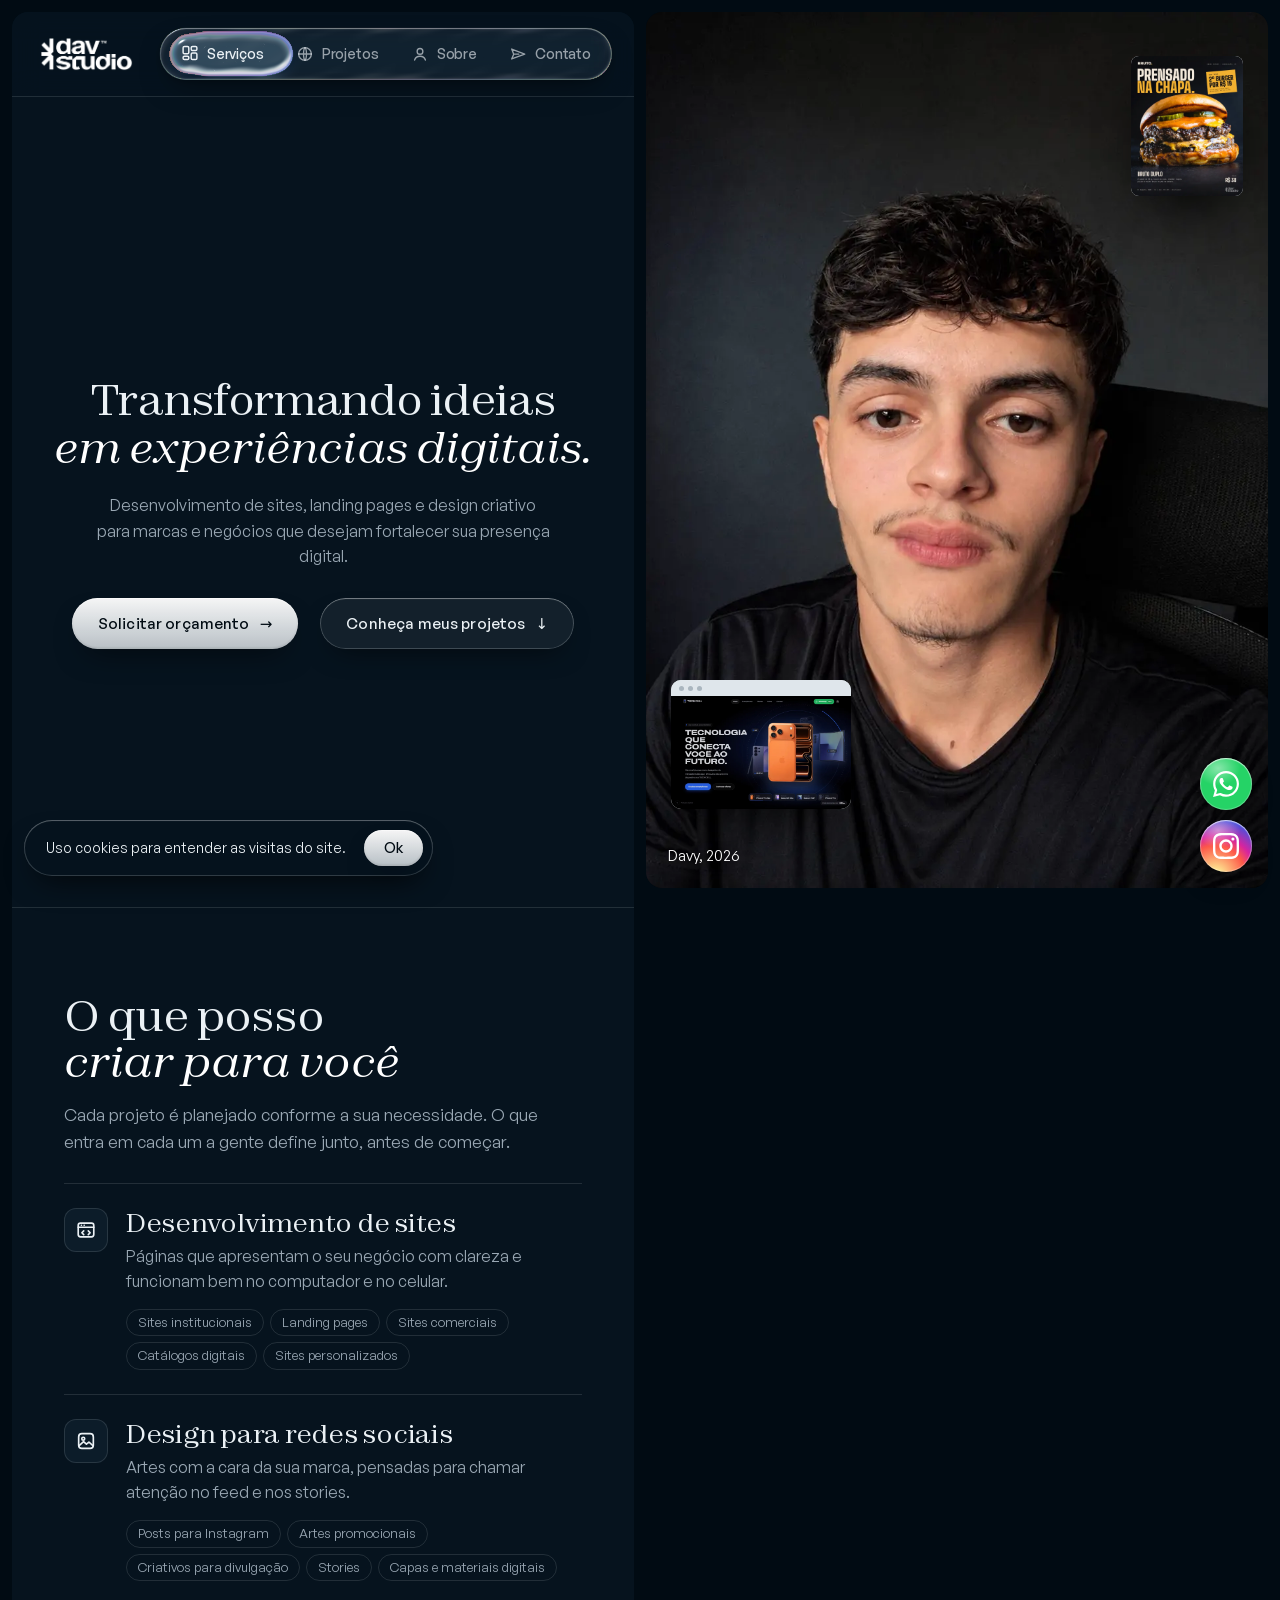
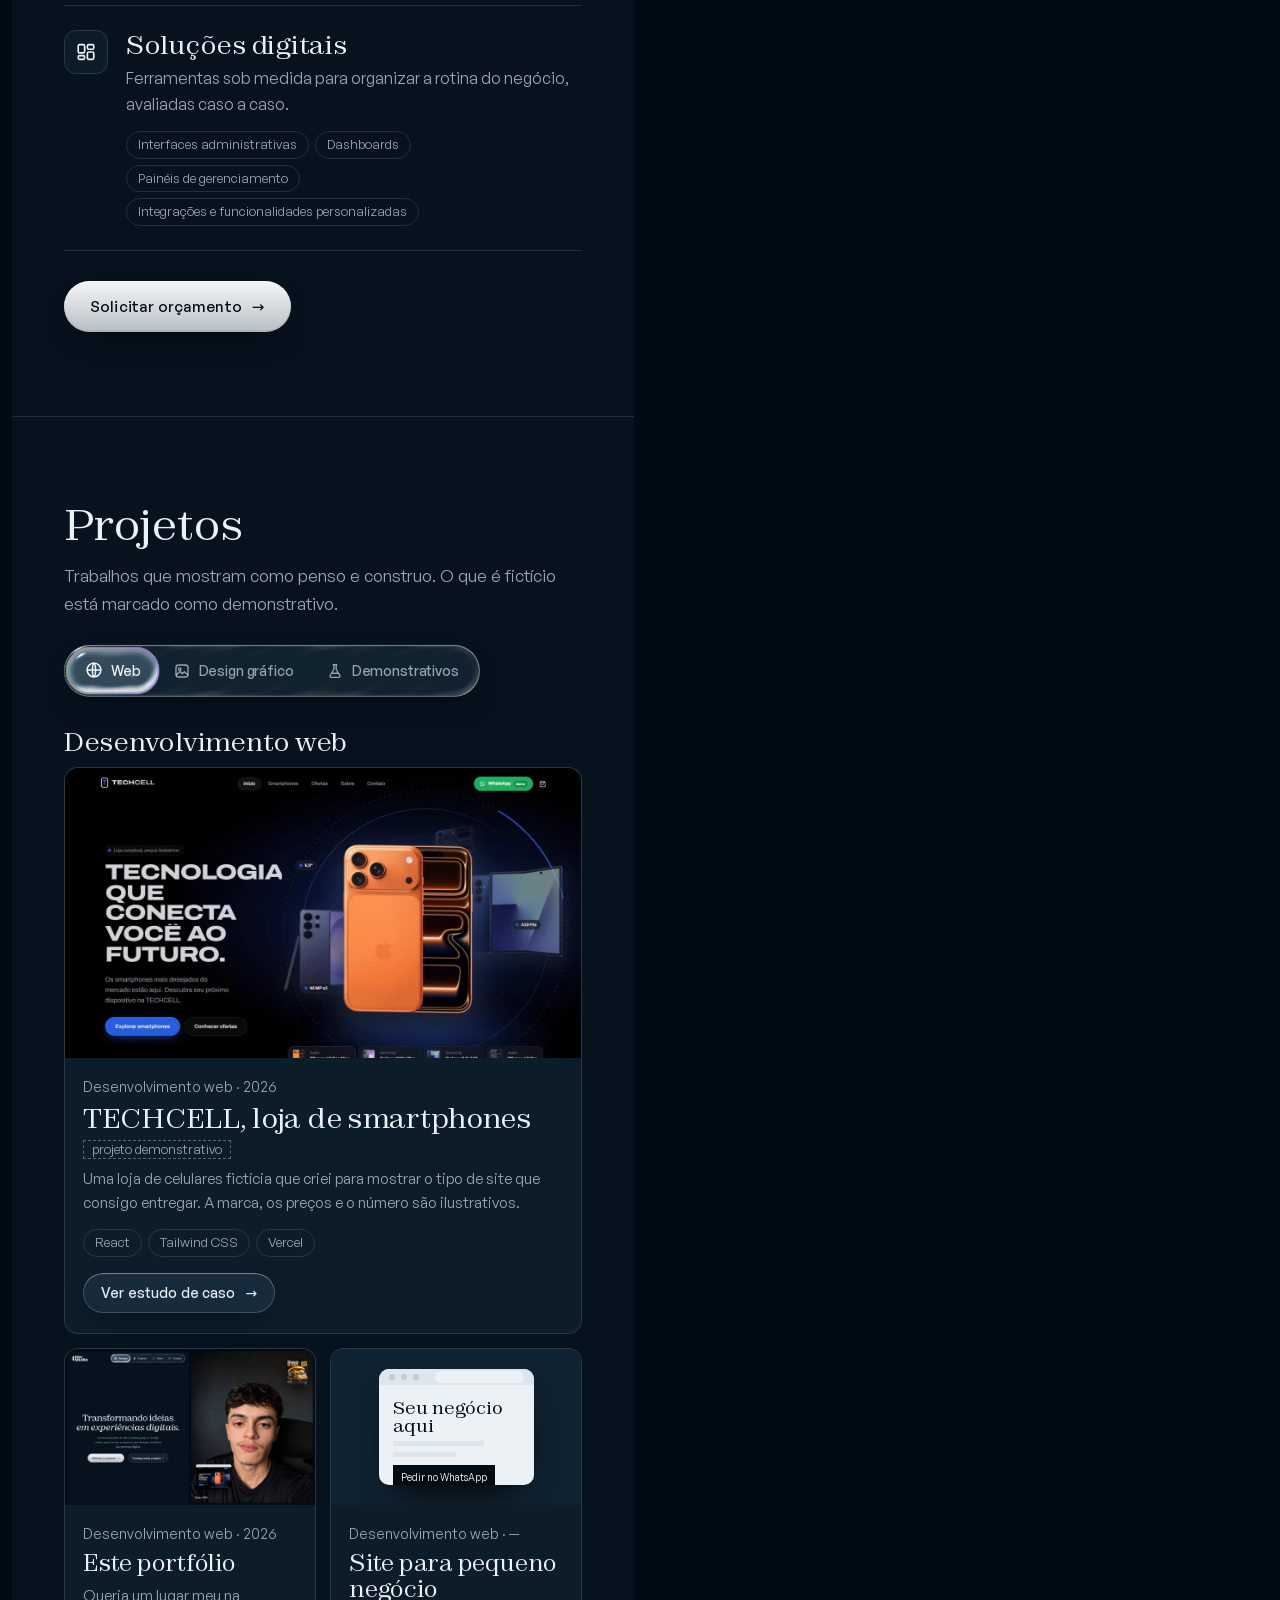
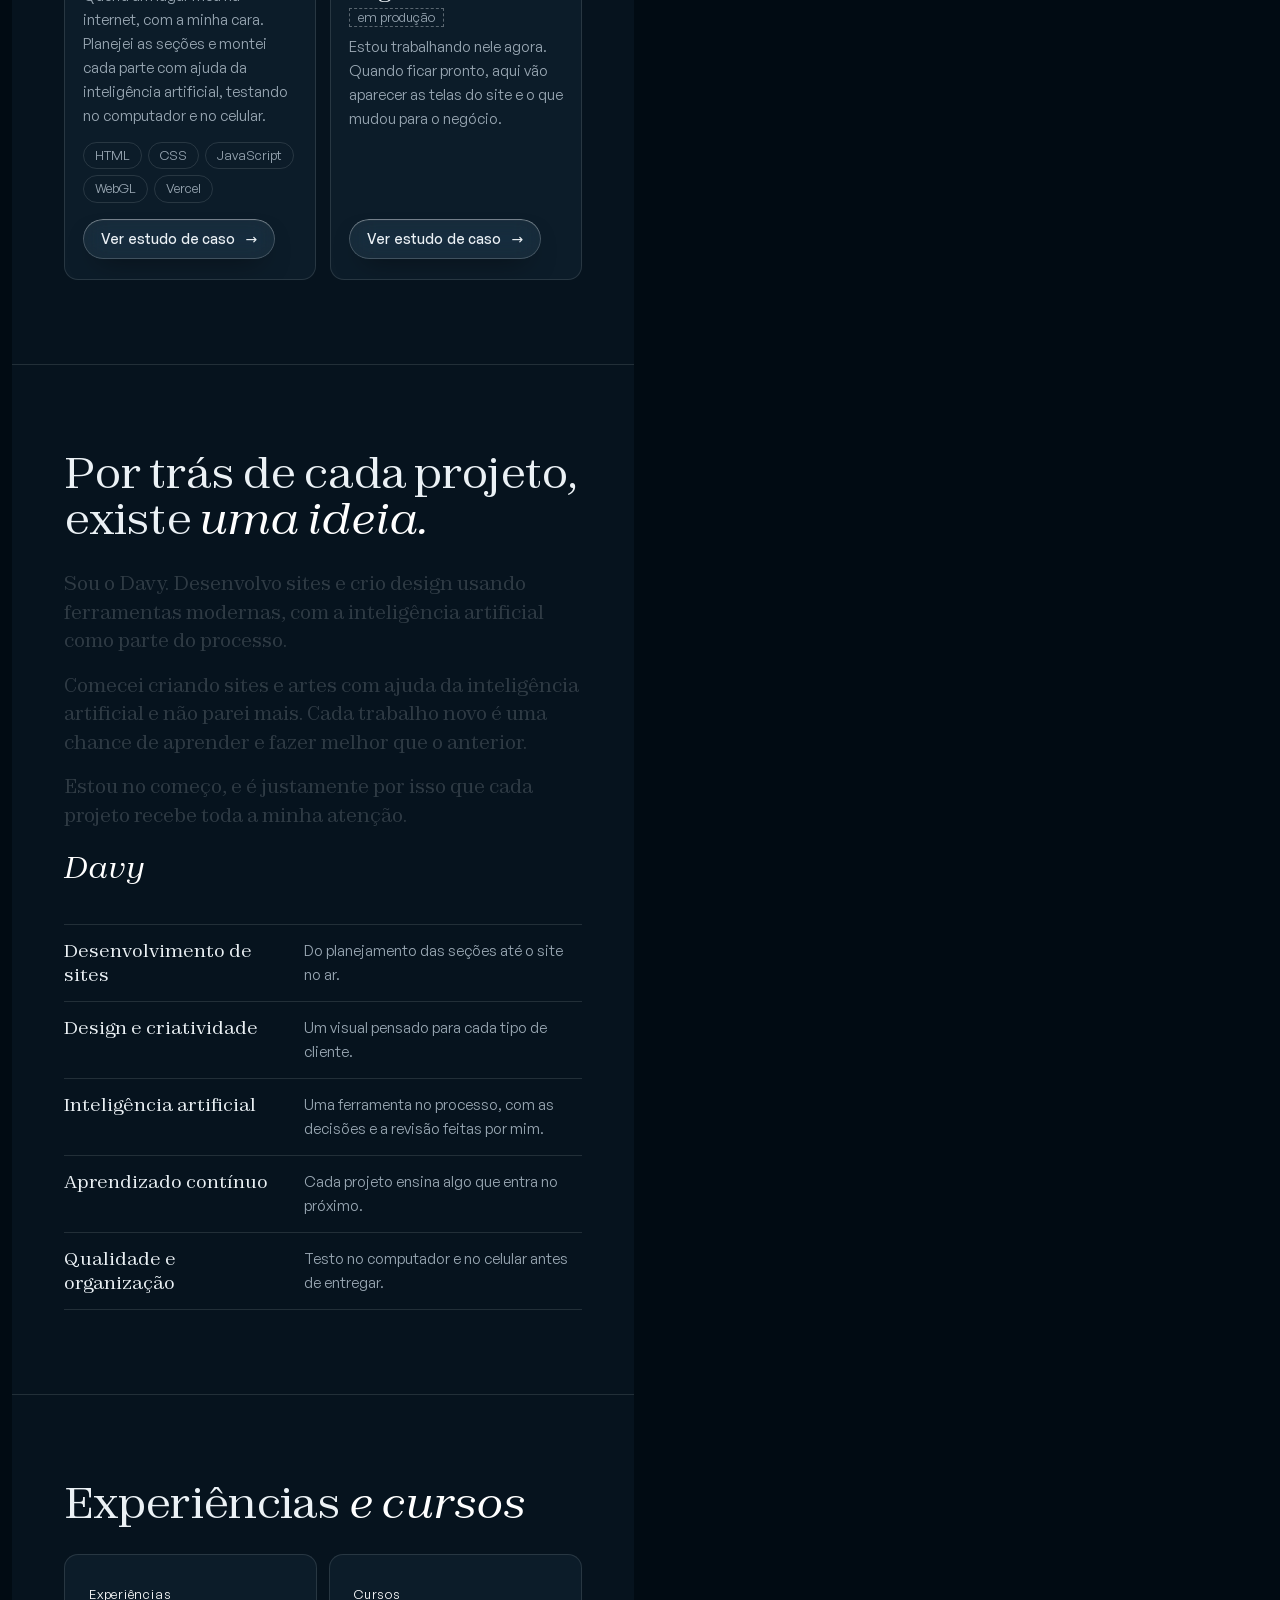
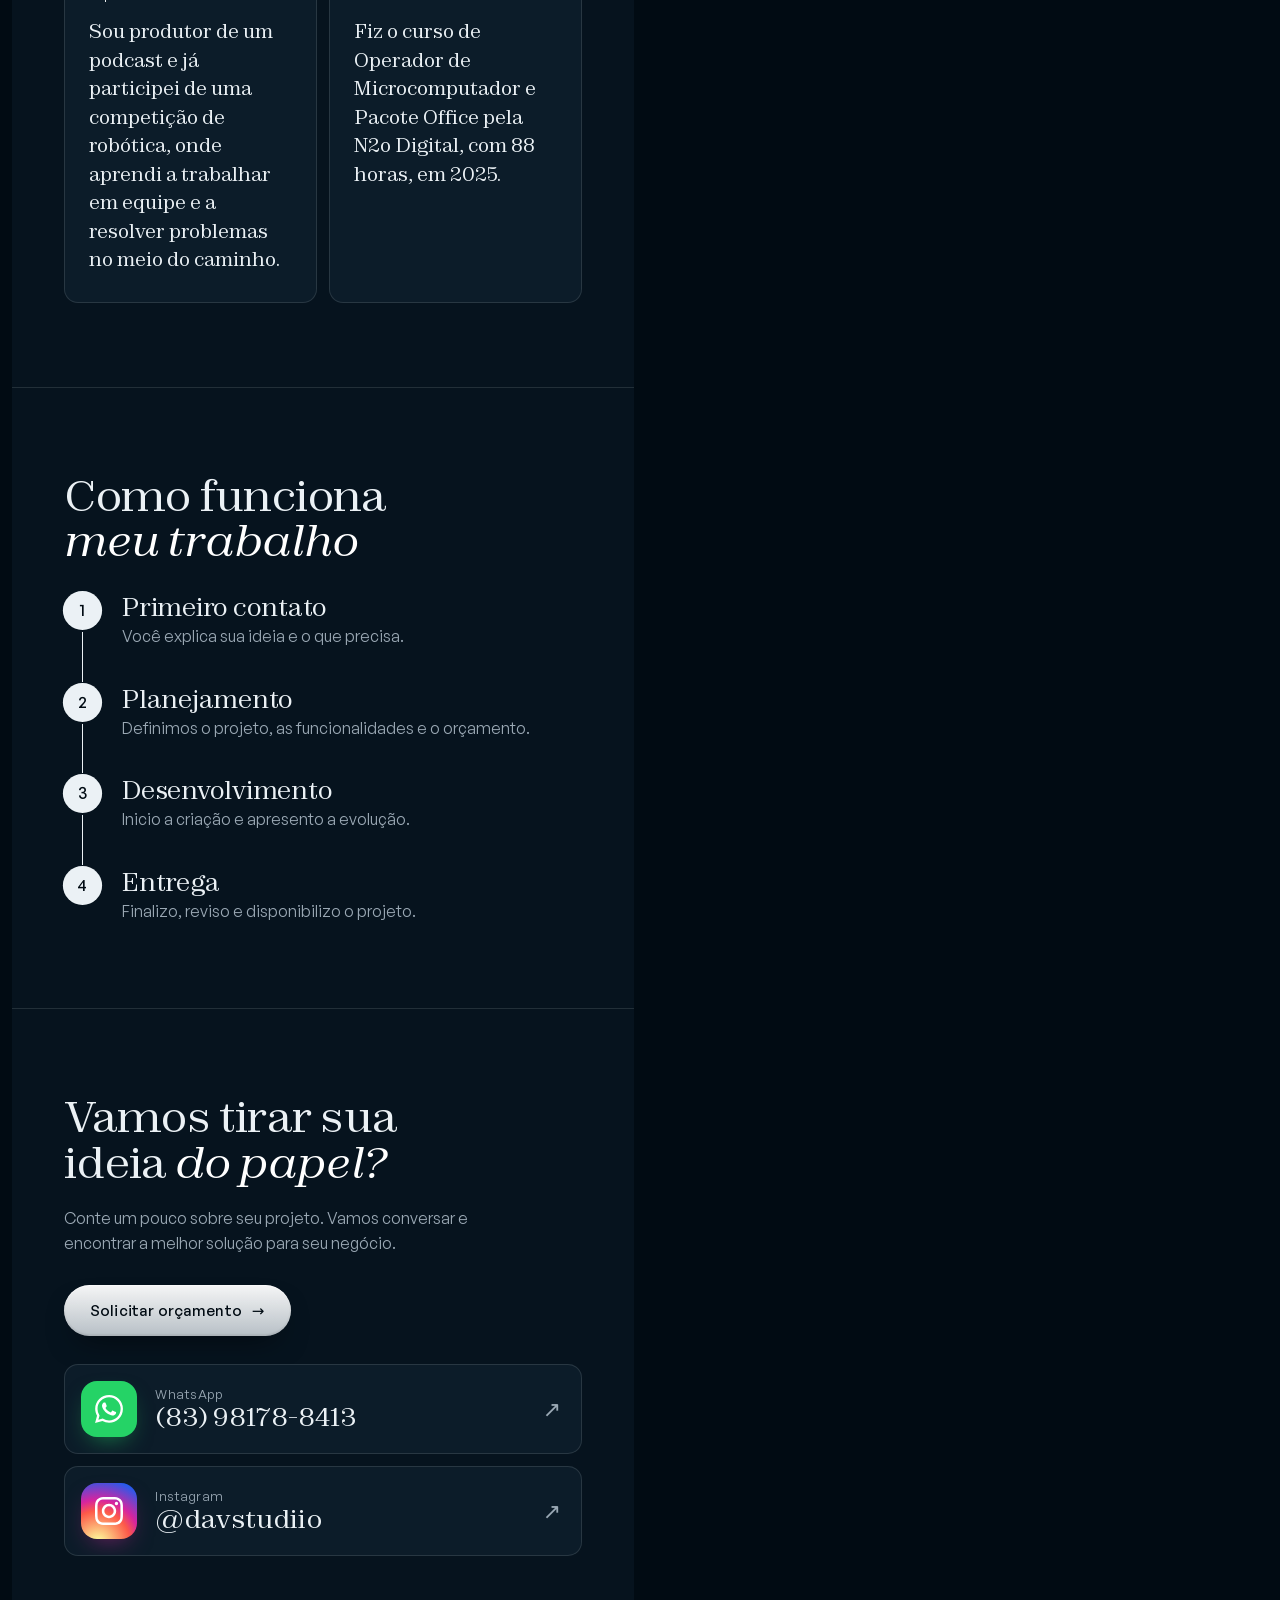
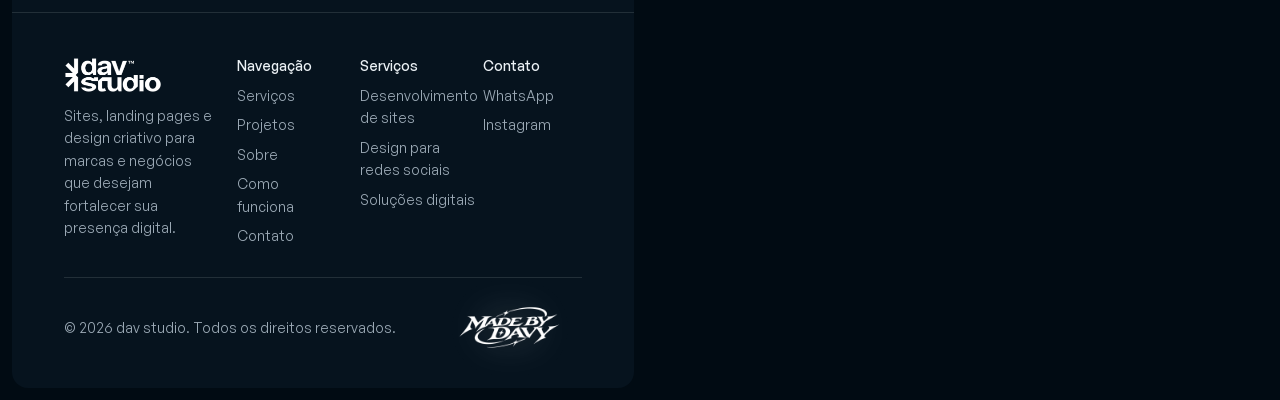
==== commit 85238bf8: "Mensagem do WhatsApp só no primeiro clique e versão de celular completa Co-Authored-By: Claude Opus " ====
--- a/index.html
+++ b/index.html
@@ -405,6 +405,8 @@
 
 /* sobre */
 .sobre__foto{display:none}
+/* imagens que no computador ficam no palco: no celular entram dentro da seção */
+.cena-cel{display:none}
 .destaques{margin:34px 0 0;border-top:1px solid var(--linha)}
 .destaques div{display:grid;grid-template-columns:minmax(0,1fr) minmax(0,1.25fr);gap:18px;padding:14px 0;border-bottom:1px solid var(--linha)}
 .destaques dt{font-family:var(--titulo);font-size:18px;line-height:1.3}
@@ -445,26 +447,36 @@
 .davy-plate-img{width:112px}
 
 /* menu: nome completo quando cabe; sem espaço, só o item ativo mostra o nome */
-@media (min-width:961px) and (max-width:1180px),(max-width:560px){
+@media (min-width:961px) and (max-width:1180px),(max-width:339px){
   .menu-agua .nimbus-label{position:absolute;width:1px;height:1px;overflow:hidden;clip:rect(0 0 0 0);white-space:nowrap}
   .menu-agua .nimbus-item[aria-current="true"] .nimbus-label{position:static;width:auto;height:auto;overflow:visible;clip:auto}
 }
-@media (min-width:561px) and (max-width:760px){
+@media (min-width:340px) and (max-width:760px){
   .menu-agua .nimbus-label{position:static;width:auto;height:auto;overflow:visible;clip:auto}
 }
-@media (max-width:360px){
+/* celular: os quatro nomes do menu sempre à mostra; não cabem junto com os ícones */
+@media (min-width:340px) and (max-width:560px){
+  .menu-agua .nv-ico{display:none}
+  .menu-agua .nimbus-item{padding:0 8px;font-size:13px}
+  .topo{gap:8px}.topo .topo__marca img{height:22px}
+}
+@media (min-width:340px) and (max-width:374px){
+  .menu-agua .nimbus-item{padding:0 6px;font-size:12.5px}
+  .topo .topo__marca img{height:20px}
+}
+@media (max-width:339px){
   .menu-agua .nimbus-item[aria-current="true"] .nimbus-label{position:absolute;width:1px;height:1px;overflow:hidden;clip:rect(0 0 0 0)}
   .topo__marca img{height:24px}
 }
 /* abas de projetos: ícones e nomes longos só onde cabem */
-@media (max-width:1400px){.abas .nv-ico{display:none}}
-@media (min-width:961px) and (max-width:1240px),(max-width:620px){
+@media (min-width:961px) and (max-width:1100px),(max-width:560px){.abas .nv-ico{display:none}}
+@media (max-width:359px){
   .rot-longo{display:none}.rot-curto{display:inline}
 }
 @media (max-width:760px){
   .abas .nimbus-label{position:static;width:auto;height:auto;overflow:visible;clip:auto}
 }
-@media (max-width:360px){.abas .nimbus-item{padding:0 9px}}
+@media (max-width:374px){.abas .nimbus-item{padding:0 9px}}
 @media (min-width:961px) and (max-width:1240px){.casos--marcas .caso__txt{padding:14px}}
 
 /* ---------- tablet e celular ---------- */
@@ -482,7 +494,7 @@
   .secao{padding:56px 22px}.secao h2{font-size:36px}
   .carta p{font-size:18px}
   .menu-folha{columns:1}
-  .abas .nv-ico{display:none}.abas .nimbus-label{position:static;width:auto;height:auto;overflow:visible;clip:auto}
+  .abas .nimbus-label{position:static;width:auto;height:auto;overflow:visible;clip:auto}
   .obras{grid-template-columns:repeat(2,1fr)}
   .det{grid-template-columns:1fr;grid-template-rows:38svh 1fr}
   .det .txt{padding:22px 20px 18px}
@@ -492,7 +504,12 @@
   .artes__seta{display:none}.artes__nome{font-size:19px}
   .flutua{right:16px;bottom:max(16px,env(safe-area-inset-bottom));gap:8px}
   .flutua__item{width:48px;height:48px}.flutua__item span{display:none}
-  .flutua.longe{opacity:0;pointer-events:none;transform:translateY(16px)}
+  .cena-cel{display:grid;place-items:center;position:relative;height:220px;margin:14px 0 4px;border-radius:12px;overflow:hidden}
+  .secao>h2+.cena-cel{margin:0 0 24px}
+  .cena-cel .mock-site{width:min(68%,300px)}.cena-cel .mock-site .nav{width:100%}
+  .cena-cel .painel-mock{width:min(66%,250px)}.painel-mock .topo-mock i{height:24px}.cena-cel .painel-mock>div{padding:10px;gap:8px}.cena-cel .painel-mock aside{padding:10px 8px;gap:6px}.cena-cel .painel-mock .barras{padding:8px}
+  .cena-cel .dupla{width:min(62%,230px)}.cena-cel .dupla .cel{padding:4px;border-radius:14px}.cena-cel .dupla .cel .tela{border-radius:11px}.cena-cel .post-topo{padding:12px 5px 4px;gap:4px}.cena-cel .post-topo b,.cena-cel .post-topo u{font-size:6px}.cena-cel .post-acoes{gap:5px;padding:4px 5px}.cena-cel .post-linhas{gap:3px;padding:1px 5px}.cena-cel .post-linhas span{height:3px}.cena-cel .post-topo i{width:11px;height:11px}.cena-cel .post-acoes svg{width:9px;height:9px}
+  .cena-cel .frase{font-size:32px;padding:0 16px}
   .rodape{padding:36px 22px 24px}.rodape__grade{grid-template-columns:repeat(3,minmax(0,1fr))}.rodape__marca{grid-column:1/-1}
   .sobre__foto{display:block;width:132px;height:auto;aspect-ratio:4/5;object-fit:cover;object-position:center 22%;margin-bottom:22px;border-radius:12px}
   .cena__site{left:3%;bottom:24%;width:24%;border-radius:7px}.cena__post{right:3%;top:5%;width:15%;border-radius:6px}.cena__barra{height:9px;padding:0 5px;gap:3px}.cena__barra i{width:3px;height:3px}
@@ -503,7 +520,6 @@
 @media (max-width:560px){
   .acoes{flex-direction:column;align-self:stretch}.acoes .botao{justify-content:center}
   .obras-contato div{flex-direction:column}.obras-contato .botao{justify-content:center}
-  .flutua__item--insta{display:none}
   .casos{grid-template-columns:minmax(0,1fr)}
   .casos--marcas .caso{flex-direction:row}.casos--marcas .caso__capa{flex:0 0 34%;aspect-ratio:auto}.casos--marcas .caso__txt{padding:14px;min-width:0}.casos--marcas h4{font-size:20px}.casos--marcas .caso__obj{font-size:14px}
   .destaques div{grid-template-columns:minmax(0,1fr);gap:2px}
@@ -632,6 +648,7 @@
 
 <section class="secao entra" id="experiencias" data-quadro="pod" data-menu="2">
       <h2>Experiências <em>e cursos</em></h2>
+      <div class="cena-cel" data-peca="pod" aria-hidden="true"></div>
       <div class="caixas">
         <article class="caixa">
           <span class="caixa__rotulo">Experiências</span>
@@ -646,6 +663,7 @@
 
     <section class="secao entra" id="processo" data-quadro="carta" data-menu="2">
       <h2>Como funciona <em>meu trabalho</em></h2>
+      <div class="cena-cel" data-peca="carta" aria-hidden="true"></div>
       <ol class="passos">
         <li class="passo"><span class="passo__nr">1</span><h3>Primeiro contato</h3><p>Você explica sua ideia e o que precisa.</p></li>
         <li class="passo"><span class="passo__nr">2</span><h3>Planejamento</h3><p>Definimos o projeto, as funcionalidades e o orçamento.</p></li>
@@ -831,6 +849,10 @@
   document.getElementById("legenda").textContent = LEGENDAS[q];
 }
 
+/* celular: as imagens do palco também aparecem dentro das seções */
+document.querySelectorAll(".servico[data-q]").forEach(s => s.lastElementChild.insertAdjacentHTML("beforeend", `<div class="cena-cel" data-peca="${s.dataset.q}" aria-hidden="true"></div>`));
+document.querySelectorAll("[data-peca]").forEach(d => { d.classList.add(`q-${d.dataset.peca}`); d.innerHTML = PECAS[d.dataset.peca](); });
+
 /* projetos: cartões de estudo de caso por categoria */
 const casoHTML = p => `<article class="caso${p.grande ? " caso--grande" : ""}" data-q="${p.q}" data-caso="${p.q}">
   <div class="caso__capa q-${p.q}">${p.capa ? `<img src="${p.capa}" alt="${p.capaAlt}" loading="lazy" decoding="async">` : PECAS[p.q]()}</div>
@@ -1059,8 +1081,22 @@
   }, { passive: true });
 }
 
-/* celular: os ícones fixos saem da frente na primeira tela, que já tem os botões */
-new IntersectionObserver(([e]) => flutua.classList.toggle("longe", e.isIntersecting), {rootMargin:"-10% 0px -10% 0px"}).observe(document.querySelector(".abre"));
+/* WhatsApp: a mensagem pronta vai só no primeiro clique; depois o botão abre a conversa sem texto */
+(() => {
+  const CHAVE = "whatsapp-mensagem-usada";
+  let usada = false;
+  try { usada = !!localStorage.getItem(CHAVE); } catch {}
+  const aoAbrir = e => {
+    if (e.type === "auxclick" && e.button !== 1) return;
+    const a = e.target.closest && e.target.closest('a[href*="wa.me/"]');
+    if (!a) return;
+    if (usada) { a.href = a.href.split("?")[0]; return; }
+    usada = true;
+    try { localStorage.setItem(CHAVE, "1"); } catch {}
+  };
+  document.addEventListener("click", aoAbrir, true);
+  document.addEventListener("auxclick", aoAbrir, true);
+})();
 </script>
 <script src="assets/aviso-cookies.js"></script>
 </body></html>
